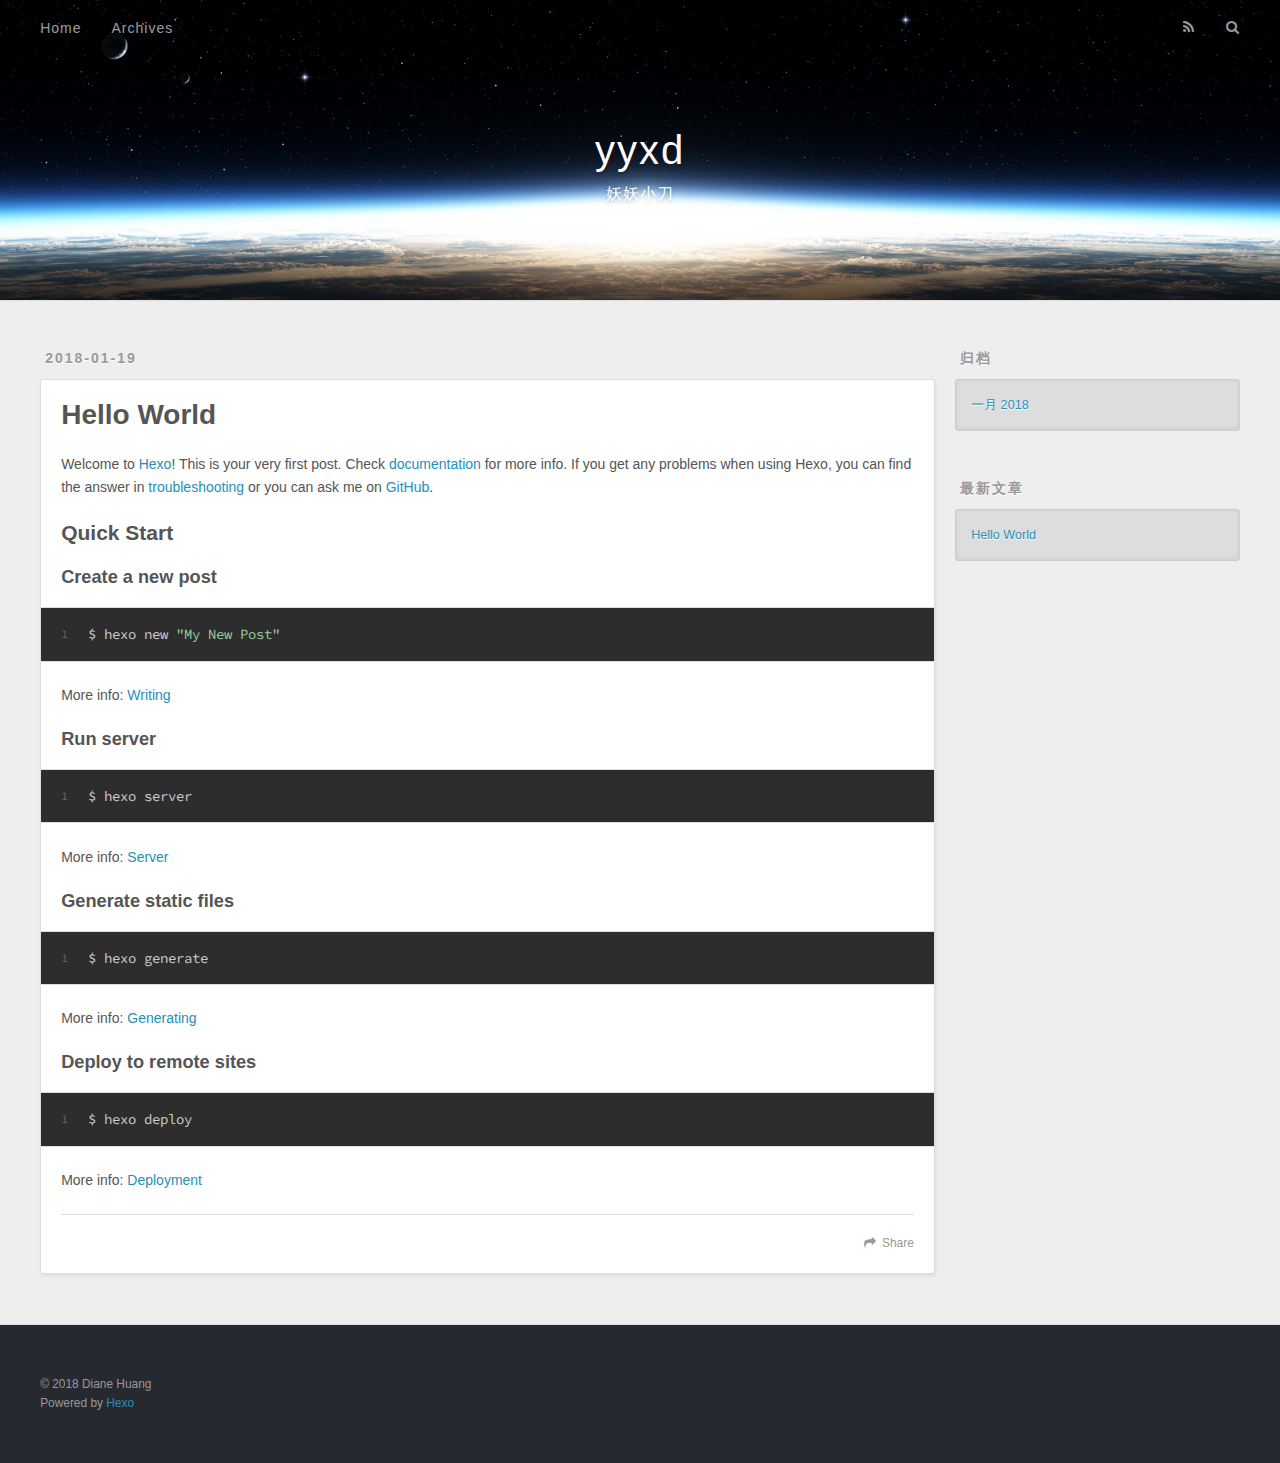
==== index.html @ c605a25c "Site updated: 2018-05-14 10:46:31" ====
<!DOCTYPE html>
<html>
<head>
  <meta charset="utf-8">
  

  
  <title>yyxd</title>
  <meta name="viewport" content="width=device-width, initial-scale=1, maximum-scale=1">
  <meta name="description" content="妖妖小刀的个人博客">
<meta property="og:type" content="website">
<meta property="og:title" content="yyxd">
<meta property="og:url" content="http://yyxd.xyz/index.html">
<meta property="og:site_name" content="yyxd">
<meta property="og:description" content="妖妖小刀的个人博客">
<meta property="og:locale" content="zh-CN">
<meta name="twitter:card" content="summary">
<meta name="twitter:title" content="yyxd">
<meta name="twitter:description" content="妖妖小刀的个人博客">
  
    <link rel="alternate" href="/atom.xml" title="yyxd" type="application/atom+xml">
  
  
    <link rel="icon" href="/favicon.png">
  
  
    <link href="//fonts.googleapis.com/css?family=Source+Code+Pro" rel="stylesheet" type="text/css">
  
  <link rel="stylesheet" href="/css/style.css">
</head>

<body>
  <div id="container">
    <div id="wrap">
      <header id="header">
  <div id="banner"></div>
  <div id="header-outer" class="outer">
    <div id="header-title" class="inner">
      <h1 id="logo-wrap">
        <a href="/" id="logo">yyxd</a>
      </h1>
      
        <h2 id="subtitle-wrap">
          <a href="/" id="subtitle">妖妖小刀</a>
        </h2>
      
    </div>
    <div id="header-inner" class="inner">
      <nav id="main-nav">
        <a id="main-nav-toggle" class="nav-icon"></a>
        
          <a class="main-nav-link" href="/">Home</a>
        
          <a class="main-nav-link" href="/archives">Archives</a>
        
      </nav>
      <nav id="sub-nav">
        
          <a id="nav-rss-link" class="nav-icon" href="/atom.xml" title="RSS Feed"></a>
        
        <a id="nav-search-btn" class="nav-icon" title="搜索"></a>
      </nav>
      <div id="search-form-wrap">
        <form action="//google.com/search" method="get" accept-charset="UTF-8" class="search-form"><input type="search" name="q" class="search-form-input" placeholder="Search"><button type="submit" class="search-form-submit">&#xF002;</button><input type="hidden" name="sitesearch" value="http://yyxd.xyz"></form>
      </div>
    </div>
  </div>
</header>
      <div class="outer">
        <section id="main">
  
    <article id="post-hello-world" class="article article-type-post" itemscope itemprop="blogPost">
  <div class="article-meta">
    <a href="/2018/01/19/hello-world/" class="article-date">
  <time datetime="2018-01-19T09:28:16.735Z" itemprop="datePublished">2018-01-19</time>
</a>
    
  </div>
  <div class="article-inner">
    
    
      <header class="article-header">
        
  
    <h1 itemprop="name">
      <a class="article-title" href="/2018/01/19/hello-world/">Hello World</a>
    </h1>
  

      </header>
    
    <div class="article-entry" itemprop="articleBody">
      
        <p>Welcome to <a href="https://hexo.io/" target="_blank" rel="noopener">Hexo</a>! This is your very first post. Check <a href="https://hexo.io/docs/" target="_blank" rel="noopener">documentation</a> for more info. If you get any problems when using Hexo, you can find the answer in <a href="https://hexo.io/docs/troubleshooting.html" target="_blank" rel="noopener">troubleshooting</a> or you can ask me on <a href="https://github.com/hexojs/hexo/issues" target="_blank" rel="noopener">GitHub</a>.</p>
<h2 id="Quick-Start"><a href="#Quick-Start" class="headerlink" title="Quick Start"></a>Quick Start</h2><h3 id="Create-a-new-post"><a href="#Create-a-new-post" class="headerlink" title="Create a new post"></a>Create a new post</h3><figure class="highlight bash"><table><tr><td class="gutter"><pre><span class="line">1</span><br></pre></td><td class="code"><pre><span class="line">$ hexo new <span class="string">"My New Post"</span></span><br></pre></td></tr></table></figure>
<p>More info: <a href="https://hexo.io/docs/writing.html" target="_blank" rel="noopener">Writing</a></p>
<h3 id="Run-server"><a href="#Run-server" class="headerlink" title="Run server"></a>Run server</h3><figure class="highlight bash"><table><tr><td class="gutter"><pre><span class="line">1</span><br></pre></td><td class="code"><pre><span class="line">$ hexo server</span><br></pre></td></tr></table></figure>
<p>More info: <a href="https://hexo.io/docs/server.html" target="_blank" rel="noopener">Server</a></p>
<h3 id="Generate-static-files"><a href="#Generate-static-files" class="headerlink" title="Generate static files"></a>Generate static files</h3><figure class="highlight bash"><table><tr><td class="gutter"><pre><span class="line">1</span><br></pre></td><td class="code"><pre><span class="line">$ hexo generate</span><br></pre></td></tr></table></figure>
<p>More info: <a href="https://hexo.io/docs/generating.html" target="_blank" rel="noopener">Generating</a></p>
<h3 id="Deploy-to-remote-sites"><a href="#Deploy-to-remote-sites" class="headerlink" title="Deploy to remote sites"></a>Deploy to remote sites</h3><figure class="highlight bash"><table><tr><td class="gutter"><pre><span class="line">1</span><br></pre></td><td class="code"><pre><span class="line">$ hexo deploy</span><br></pre></td></tr></table></figure>
<p>More info: <a href="https://hexo.io/docs/deployment.html" target="_blank" rel="noopener">Deployment</a></p>

      
    </div>
    <footer class="article-footer">
      <a data-url="http://yyxd.xyz/2018/01/19/hello-world/" data-id="cjcls0oon0000vwv3zsygci02" class="article-share-link">Share</a>
      
      
    </footer>
  </div>
  
</article>


  


</section>
        
          <aside id="sidebar">
  
    

  
    

  
    
  
    
  <div class="widget-wrap">
    <h3 class="widget-title">归档</h3>
    <div class="widget">
      <ul class="archive-list"><li class="archive-list-item"><a class="archive-list-link" href="/archives/2018/01/">一月 2018</a></li></ul>
    </div>
  </div>


  
    
  <div class="widget-wrap">
    <h3 class="widget-title">最新文章</h3>
    <div class="widget">
      <ul>
        
          <li>
            <a href="/2018/01/19/hello-world/">Hello World</a>
          </li>
        
      </ul>
    </div>
  </div>

  
</aside>
        
      </div>
      <footer id="footer">
  
  <div class="outer">
    <div id="footer-info" class="inner">
      &copy; 2018 Diane Huang<br>
      Powered by <a href="http://hexo.io/" target="_blank">Hexo</a>
    </div>
  </div>
</footer>
    </div>
    <nav id="mobile-nav">
  
    <a href="/" class="mobile-nav-link">Home</a>
  
    <a href="/archives" class="mobile-nav-link">Archives</a>
  
</nav>
    

<script src="//ajax.googleapis.com/ajax/libs/jquery/2.0.3/jquery.min.js"></script>


  <link rel="stylesheet" href="/fancybox/jquery.fancybox.css">
  <script src="/fancybox/jquery.fancybox.pack.js"></script>


<script src="/js/script.js"></script>



  </div>
</body>
</html>
---- css/style.css ----
body {
  width: 100%;
}
body:before,
body:after {
  content: "";
  display: table;
}
body:after {
  clear: both;
}
html,
body,
div,
span,
applet,
object,
iframe,
h1,
h2,
h3,
h4,
h5,
h6,
p,
blockquote,
pre,
a,
abbr,
acronym,
address,
big,
cite,
code,
del,
dfn,
em,
img,
ins,
kbd,
q,
s,
samp,
small,
strike,
strong,
sub,
sup,
tt,
var,
dl,
dt,
dd,
ol,
ul,
li,
fieldset,
form,
label,
legend,
table,
caption,
tbody,
tfoot,
thead,
tr,
th,
td {
  margin: 0;
  padding: 0;
  border: 0;
  outline: 0;
  font-weight: inherit;
  font-style: inherit;
  font-family: inherit;
  font-size: 100%;
  vertical-align: baseline;
}
body {
  line-height: 1;
  color: #000;
  background: #fff;
}
ol,
ul {
  list-style: none;
}
table {
  border-collapse: separate;
  border-spacing: 0;
  vertical-align: middle;
}
caption,
th,
td {
  text-align: left;
  font-weight: normal;
  vertical-align: middle;
}
a img {
  border: none;
}
input,
button {
  margin: 0;
  padding: 0;
}
input::-moz-focus-inner,
button::-moz-focus-inner {
  border: 0;
  padding: 0;
}
@font-face {
  font-family: FontAwesome;
  font-style: normal;
  font-weight: normal;
  src: url("fonts/fontawesome-webfont.eot?v=#4.0.3");
  src: url("fonts/fontawesome-webfont.eot?#iefix&v=#4.0.3") format("embedded-opentype"), url("fonts/fontawesome-webfont.woff?v=#4.0.3") format("woff"), url("fonts/fontawesome-webfont.ttf?v=#4.0.3") format("truetype"), url("fonts/fontawesome-webfont.svg#fontawesomeregular?v=#4.0.3") format("svg");
}
html,
body,
#container {
  height: 100%;
}
body {
  background: #eee;
  font: 14px -apple-system, BlinkMacSystemFont, "Segoe UI", "Roboto", "Oxygen", "Ubuntu", "Cantarell", "Fira Sans", "Droid Sans", "Helvetica Neue", sans-serif;
  -webkit-text-size-adjust: 100%;
}
.outer {
  max-width: 1220px;
  margin: 0 auto;
  padding: 0 20px;
}
.outer:before,
.outer:after {
  content: "";
  display: table;
}
.outer:after {
  clear: both;
}
.inner {
  display: inline;
  float: left;
  width: 98.33333333333333%;
  margin: 0 0.833333333333333%;
}
.left,
.alignleft {
  float: left;
}
.right,
.alignright {
  float: right;
}
.clear {
  clear: both;
}
#container {
  position: relative;
}
.mobile-nav-on {
  overflow: hidden;
}
#wrap {
  height: 100%;
  width: 100%;
  position: absolute;
  top: 0;
  left: 0;
  -webkit-transition: 0.2s ease-out;
  -moz-transition: 0.2s ease-out;
  -ms-transition: 0.2s ease-out;
  transition: 0.2s ease-out;
  z-index: 1;
  background: #eee;
}
.mobile-nav-on #wrap {
  left: 280px;
}
@media screen and (min-width: 768px) {
  #main {
    display: inline;
    float: left;
    width: 73.33333333333333%;
    margin: 0 0.833333333333333%;
  }
}
.article-date,
.article-category-link,
.archive-year,
.widget-title {
  text-decoration: none;
  text-transform: uppercase;
  letter-spacing: 2px;
  color: #999;
  margin-bottom: 1em;
  margin-left: 5px;
  line-height: 1em;
  text-shadow: 0 1px #fff;
  font-weight: bold;
}
.article-inner,
.archive-article-inner {
  background: #fff;
  -webkit-box-shadow: 1px 2px 3px #ddd;
  box-shadow: 1px 2px 3px #ddd;
  border: 1px solid #ddd;
  border-radius: 3px;
}
.article-entry h1,
.widget h1 {
  font-size: 2em;
}
.article-entry h2,
.widget h2 {
  font-size: 1.5em;
}
.article-entry h3,
.widget h3 {
  font-size: 1.3em;
}
.article-entry h4,
.widget h4 {
  font-size: 1.2em;
}
.article-entry h5,
.widget h5 {
  font-size: 1em;
}
.article-entry h6,
.widget h6 {
  font-size: 1em;
  color: #999;
}
.article-entry hr,
.widget hr {
  border: 1px dashed #ddd;
}
.article-entry strong,
.widget strong {
  font-weight: bold;
}
.article-entry em,
.widget em,
.article-entry cite,
.widget cite {
  font-style: italic;
}
.article-entry sup,
.widget sup,
.article-entry sub,
.widget sub {
  font-size: 0.75em;
  line-height: 0;
  position: relative;
  vertical-align: baseline;
}
.article-entry sup,
.widget sup {
  top: -0.5em;
}
.article-entry sub,
.widget sub {
  bottom: -0.2em;
}
.article-entry small,
.widget small {
  font-size: 0.85em;
}
.article-entry acronym,
.widget acronym,
.article-entry abbr,
.widget abbr {
  border-bottom: 1px dotted;
}
.article-entry ul,
.widget ul,
.article-entry ol,
.widget ol,
.article-entry dl,
.widget dl {
  margin: 0 20px;
  line-height: 1.6em;
}
.article-entry ul ul,
.widget ul ul,
.article-entry ol ul,
.widget ol ul,
.article-entry ul ol,
.widget ul ol,
.article-entry ol ol,
.widget ol ol {
  margin-top: 0;
  margin-bottom: 0;
}
.article-entry ul,
.widget ul {
  list-style: disc;
}
.article-entry ol,
.widget ol {
  list-style: decimal;
}
.article-entry dt,
.widget dt {
  font-weight: bold;
}
#header {
  height: 300px;
  position: relative;
  border-bottom: 1px solid #ddd;
}
#header:before,
#header:after {
  content: "";
  position: absolute;
  left: 0;
  right: 0;
  height: 40px;
}
#header:before {
  top: 0;
  background: -webkit-linear-gradient(rgba(0,0,0,0.2), transparent);
  background: -moz-linear-gradient(rgba(0,0,0,0.2), transparent);
  background: -ms-linear-gradient(rgba(0,0,0,0.2), transparent);
  background: linear-gradient(rgba(0,0,0,0.2), transparent);
}
#header:after {
  bottom: 0;
  background: -webkit-linear-gradient(transparent, rgba(0,0,0,0.2));
  background: -moz-linear-gradient(transparent, rgba(0,0,0,0.2));
  background: -ms-linear-gradient(transparent, rgba(0,0,0,0.2));
  background: linear-gradient(transparent, rgba(0,0,0,0.2));
}
#header-outer {
  height: 100%;
  position: relative;
}
#header-inner {
  position: relative;
  overflow: hidden;
}
#banner {
  position: absolute;
  top: 0;
  left: 0;
  width: 100%;
  height: 100%;
  background: url("images/banner.jpg") center #000;
  -webkit-background-size: cover;
  -moz-background-size: cover;
  background-size: cover;
  z-index: -1;
}
#header-title {
  text-align: center;
  height: 40px;
  position: absolute;
  top: 50%;
  left: 0;
  margin-top: -20px;
}
#logo,
#subtitle {
  text-decoration: none;
  color: #fff;
  font-weight: 300;
  text-shadow: 0 1px 4px rgba(0,0,0,0.3);
}
#logo {
  font-size: 40px;
  line-height: 40px;
  letter-spacing: 2px;
}
#subtitle {
  font-size: 16px;
  line-height: 16px;
  letter-spacing: 1px;
}
#subtitle-wrap {
  margin-top: 16px;
}
#main-nav {
  float: left;
  margin-left: -15px;
}
.nav-icon,
.main-nav-link {
  float: left;
  color: #fff;
  opacity: 0.6;
  text-decoration: none;
  text-shadow: 0 1px rgba(0,0,0,0.2);
  -webkit-transition: opacity 0.2s;
  -moz-transition: opacity 0.2s;
  -ms-transition: opacity 0.2s;
  transition: opacity 0.2s;
  display: block;
  padding: 20px 15px;
}
.nav-icon:hover,
.main-nav-link:hover {
  opacity: 1;
}
.nav-icon {
  font-family: FontAwesome;
  text-align: center;
  font-size: 14px;
  width: 14px;
  height: 14px;
  padding: 20px 15px;
  position: relative;
  cursor: pointer;
}
.main-nav-link {
  font-weight: 300;
  letter-spacing: 1px;
}
@media screen and (max-width: 479px) {
  .main-nav-link {
    display: none;
  }
}
#main-nav-toggle {
  display: none;
}
#main-nav-toggle:before {
  content: "\f0c9";
}
@media screen and (max-width: 479px) {
  #main-nav-toggle {
    display: block;
  }
}
#sub-nav {
  float: right;
  margin-right: -15px;
}
#nav-rss-link:before {
  content: "\f09e";
}
#nav-search-btn:before {
  content: "\f002";
}
#search-form-wrap {
  position: absolute;
  top: 15px;
  width: 150px;
  height: 30px;
  right: -150px;
  opacity: 0;
  -webkit-transition: 0.2s ease-out;
  -moz-transition: 0.2s ease-out;
  -ms-transition: 0.2s ease-out;
  transition: 0.2s ease-out;
}
#search-form-wrap.on {
  opacity: 1;
  right: 0;
}
@media screen and (max-width: 479px) {
  #search-form-wrap {
    width: 100%;
    right: -100%;
  }
}
.search-form {
  position: absolute;
  top: 0;
  left: 0;
  right: 0;
  background: #fff;
  padding: 5px 15px;
  border-radius: 15px;
  -webkit-box-shadow: 0 0 10px rgba(0,0,0,0.3);
  box-shadow: 0 0 10px rgba(0,0,0,0.3);
}
.search-form-input {
  border: none;
  background: none;
  color: #555;
  width: 100%;
  font: 13px -apple-system, BlinkMacSystemFont, "Segoe UI", "Roboto", "Oxygen", "Ubuntu", "Cantarell", "Fira Sans", "Droid Sans", "Helvetica Neue", sans-serif;
  outline: none;
}
.search-form-input::-webkit-search-results-decoration,
.search-form-input::-webkit-search-cancel-button {
  -webkit-appearance: none;
}
.search-form-submit {
  position: absolute;
  top: 50%;
  right: 10px;
  margin-top: -7px;
  font: 13px FontAwesome;
  border: none;
  background: none;
  color: #bbb;
  cursor: pointer;
}
.search-form-submit:hover,
.search-form-submit:focus {
  color: #777;
}
.article {
  margin: 50px 0;
}
.article-inner {
  overflow: hidden;
}
.article-meta:before,
.article-meta:after {
  content: "";
  display: table;
}
.article-meta:after {
  clear: both;
}
.article-date {
  float: left;
}
.article-category {
  float: left;
  line-height: 1em;
  color: #ccc;
  text-shadow: 0 1px #fff;
  margin-left: 8px;
}
.article-category:before {
  content: "\2022";
}
.article-category-link {
  margin: 0 12px 1em;
}
.article-header {
  padding: 20px 20px 0;
}
.article-title {
  text-decoration: none;
  font-size: 2em;
  font-weight: bold;
  color: #555;
  line-height: 1.1em;
  -webkit-transition: color 0.2s;
  -moz-transition: color 0.2s;
  -ms-transition: color 0.2s;
  transition: color 0.2s;
}
a.article-title:hover {
  color: #258fb8;
}
.article-entry {
  color: #555;
  padding: 0 20px;
}
.article-entry:before,
.article-entry:after {
  content: "";
  display: table;
}
.article-entry:after {
  clear: both;
}
.article-entry p,
.article-entry table {
  line-height: 1.6em;
  margin: 1.6em 0;
}
.article-entry h1,
.article-entry h2,
.article-entry h3,
.article-entry h4,
.article-entry h5,
.article-entry h6 {
  font-weight: bold;
}
.article-entry h1,
.article-entry h2,
.article-entry h3,
.article-entry h4,
.article-entry h5,
.article-entry h6 {
  line-height: 1.1em;
  margin: 1.1em 0;
}
.article-entry a {
  color: #258fb8;
  text-decoration: none;
}
.article-entry a:hover {
  text-decoration: underline;
}
.article-entry ul,
.article-entry ol,
.article-entry dl {
  margin-top: 1.6em;
  margin-bottom: 1.6em;
}
.article-entry img,
.article-entry video {
  max-width: 100%;
  height: auto;
  display: block;
  margin: auto;
}
.article-entry iframe {
  border: none;
}
.article-entry table {
  width: 100%;
  border-collapse: collapse;
  border-spacing: 0;
}
.article-entry th {
  font-weight: bold;
  border-bottom: 3px solid #ddd;
  padding-bottom: 0.5em;
}
.article-entry td {
  border-bottom: 1px solid #ddd;
  padding: 10px 0;
}
.article-entry blockquote {
  font-family: Georgia, "Times New Roman", serif;
  font-size: 1.4em;
  margin: 1.6em 20px;
  text-align: center;
}
.article-entry blockquote footer {
  font-size: 14px;
  margin: 1.6em 0;
  font-family: -apple-system, BlinkMacSystemFont, "Segoe UI", "Roboto", "Oxygen", "Ubuntu", "Cantarell", "Fira Sans", "Droid Sans", "Helvetica Neue", sans-serif;
}
.article-entry blockquote footer cite:before {
  content: "—";
  padding: 0 0.5em;
}
.article-entry .pullquote {
  text-align: left;
  width: 45%;
  margin: 0;
}
.article-entry .pullquote.left {
  margin-left: 0.5em;
  margin-right: 1em;
}
.article-entry .pullquote.right {
  margin-right: 0.5em;
  margin-left: 1em;
}
.article-entry .caption {
  color: #999;
  display: block;
  font-size: 0.9em;
  margin-top: 0.5em;
  position: relative;
  text-align: center;
}
.article-entry .video-container {
  position: relative;
  padding-top: 56.25%;
  height: 0;
  overflow: hidden;
}
.article-entry .video-container iframe,
.article-entry .video-container object,
.article-entry .video-container embed {
  position: absolute;
  top: 0;
  left: 0;
  width: 100%;
  height: 100%;
  margin-top: 0;
}
.article-more-link a {
  display: inline-block;
  line-height: 1em;
  padding: 6px 15px;
  border-radius: 15px;
  background: #eee;
  color: #999;
  text-shadow: 0 1px #fff;
  text-decoration: none;
}
.article-more-link a:hover {
  background: #258fb8;
  color: #fff;
  text-decoration: none;
  text-shadow: 0 1px #1e7293;
}
.article-footer {
  font-size: 0.85em;
  line-height: 1.6em;
  border-top: 1px solid #ddd;
  padding-top: 1.6em;
  margin: 0 20px 20px;
}
.article-footer:before,
.article-footer:after {
  content: "";
  display: table;
}
.article-footer:after {
  clear: both;
}
.article-footer a {
  color: #999;
  text-decoration: none;
}
.article-footer a:hover {
  color: #555;
}
.article-tag-list-item {
  float: left;
  margin-right: 10px;
}
.article-tag-list-link:before {
  content: "#";
}
.article-comment-link {
  float: right;
}
.article-comment-link:before {
  content: "\f075";
  font-family: FontAwesome;
  padding-right: 8px;
}
.article-share-link {
  cursor: pointer;
  float: right;
  margin-left: 20px;
}
.article-share-link:before {
  content: "\f064";
  font-family: FontAwesome;
  padding-right: 6px;
}
#article-nav {
  position: relative;
}
#article-nav:before,
#article-nav:after {
  content: "";
  display: table;
}
#article-nav:after {
  clear: both;
}
@media screen and (min-width: 768px) {
  #article-nav {
    margin: 50px 0;
  }
  #article-nav:before {
    width: 8px;
    height: 8px;
    position: absolute;
    top: 50%;
    left: 50%;
    margin-top: -4px;
    margin-left: -4px;
    content: "";
    border-radius: 50%;
    background: #ddd;
    -webkit-box-shadow: 0 1px 2px #fff;
    box-shadow: 0 1px 2px #fff;
  }
}
.article-nav-link-wrap {
  text-decoration: none;
  text-shadow: 0 1px #fff;
  color: #999;
  -webkit-box-sizing: border-box;
  -moz-box-sizing: border-box;
  box-sizing: border-box;
  margin-top: 50px;
  text-align: center;
  display: block;
}
.article-nav-link-wrap:hover {
  color: #555;
}
@media screen and (min-width: 768px) {
  .article-nav-link-wrap {
    width: 50%;
    margin-top: 0;
  }
}
@media screen and (min-width: 768px) {
  #article-nav-newer {
    float: left;
    text-align: right;
    padding-right: 20px;
  }
}
@media screen and (min-width: 768px) {
  #article-nav-older {
    float: right;
    text-align: left;
    padding-left: 20px;
  }
}
.article-nav-caption {
  text-transform: uppercase;
  letter-spacing: 2px;
  color: #ddd;
  line-height: 1em;
  font-weight: bold;
}
#article-nav-newer .article-nav-caption {
  margin-right: -2px;
}
.article-nav-title {
  font-size: 0.85em;
  line-height: 1.6em;
  margin-top: 0.5em;
}
.article-share-box {
  position: absolute;
  display: none;
  background: #fff;
  -webkit-box-shadow: 1px 2px 10px rgba(0,0,0,0.2);
  box-shadow: 1px 2px 10px rgba(0,0,0,0.2);
  border-radius: 3px;
  margin-left: -145px;
  overflow: hidden;
  z-index: 1;
}
.article-share-box.on {
  display: block;
}
.article-share-input {
  width: 100%;
  background: none;
  -webkit-box-sizing: border-box;
  -moz-box-sizing: border-box;
  box-sizing: border-box;
  font: 14px -apple-system, BlinkMacSystemFont, "Segoe UI", "Roboto", "Oxygen", "Ubuntu", "Cantarell", "Fira Sans", "Droid Sans", "Helvetica Neue", sans-serif;
  padding: 0 15px;
  color: #555;
  outline: none;
  border: 1px solid #ddd;
  border-radius: 3px 3px 0 0;
  height: 36px;
  line-height: 36px;
}
.article-share-links {
  background: #eee;
}
.article-share-links:before,
.article-share-links:after {
  content: "";
  display: table;
}
.article-share-links:after {
  clear: both;
}
.article-share-twitter,
.article-share-facebook,
.article-share-pinterest,
.article-share-google {
  width: 50px;
  height: 36px;
  display: block;
  float: left;
  position: relative;
  color: #999;
  text-shadow: 0 1px #fff;
}
.article-share-twitter:before,
.article-share-facebook:before,
.article-share-pinterest:before,
.article-share-google:before {
  font-size: 20px;
  font-family: FontAwesome;
  width: 20px;
  height: 20px;
  position: absolute;
  top: 50%;
  left: 50%;
  margin-top: -10px;
  margin-left: -10px;
  text-align: center;
}
.article-share-twitter:hover,
.article-share-facebook:hover,
.article-share-pinterest:hover,
.article-share-google:hover {
  color: #fff;
}
.article-share-twitter:before {
  content: "\f099";
}
.article-share-twitter:hover {
  background: #00aced;
  text-shadow: 0 1px #008abe;
}
.article-share-facebook:before {
  content: "\f09a";
}
.article-share-facebook:hover {
  background: #3b5998;
  text-shadow: 0 1px #2f477a;
}
.article-share-pinterest:before {
  content: "\f0d2";
}
.article-share-pinterest:hover {
  background: #cb2027;
  text-shadow: 0 1px #a21a1f;
}
.article-share-google:before {
  content: "\f0d5";
}
.article-share-google:hover {
  background: #dd4b39;
  text-shadow: 0 1px #be3221;
}
.article-gallery {
  background: #000;
  position: relative;
}
.article-gallery-photos {
  position: relative;
  overflow: hidden;
}
.article-gallery-img {
  display: none;
  max-width: 100%;
}
.article-gallery-img:first-child {
  display: block;
}
.article-gallery-img.loaded {
  position: absolute;
  display: block;
}
.article-gallery-img img {
  display: block;
  max-width: 100%;
  margin: 0 auto;
}
#comments {
  background: #fff;
  -webkit-box-shadow: 1px 2px 3px #ddd;
  box-shadow: 1px 2px 3px #ddd;
  padding: 20px;
  border: 1px solid #ddd;
  border-radius: 3px;
  margin: 50px 0;
}
#comments a {
  color: #258fb8;
}
.archives-wrap {
  margin: 50px 0;
}
.archives:before,
.archives:after {
  content: "";
  display: table;
}
.archives:after {
  clear: both;
}
.archive-year-wrap {
  margin-bottom: 1em;
}
.archives {
  -webkit-column-gap: 10px;
  -moz-column-gap: 10px;
  column-gap: 10px;
}
@media screen and (min-width: 480px) and (max-width: 767px) {
  .archives {
    -webkit-column-count: 2;
    -moz-column-count: 2;
    column-count: 2;
  }
}
@media screen and (min-width: 768px) {
  .archives {
    -webkit-column-count: 3;
    -moz-column-count: 3;
    column-count: 3;
  }
}
.archive-article {
  -webkit-column-break-inside: avoid;
  page-break-inside: avoid;
  overflow: hidden;
  break-inside: avoid-column;
}
.archive-article-inner {
  padding: 10px;
  margin-bottom: 15px;
}
.archive-article-title {
  text-decoration: none;
  font-weight: bold;
  color: #555;
  -webkit-transition: color 0.2s;
  -moz-transition: color 0.2s;
  -ms-transition: color 0.2s;
  transition: color 0.2s;
  line-height: 1.6em;
}
.archive-article-title:hover {
  color: #258fb8;
}
.archive-article-footer {
  margin-top: 1em;
}
.archive-article-date {
  color: #999;
  text-decoration: none;
  font-size: 0.85em;
  line-height: 1em;
  margin-bottom: 0.5em;
  display: block;
}
#page-nav {
  margin: 50px auto;
  background: #fff;
  -webkit-box-shadow: 1px 2px 3px #ddd;
  box-shadow: 1px 2px 3px #ddd;
  border: 1px solid #ddd;
  border-radius: 3px;
  text-align: center;
  color: #999;
  overflow: hidden;
}
#page-nav:before,
#page-nav:after {
  content: "";
  display: table;
}
#page-nav:after {
  clear: both;
}
#page-nav a,
#page-nav span {
  padding: 10px 20px;
  line-height: 1;
  height: 2ex;
}
#page-nav a {
  color: #999;
  text-decoration: none;
}
#page-nav a:hover {
  background: #999;
  color: #fff;
}
#page-nav .prev {
  float: left;
}
#page-nav .next {
  float: right;
}
#page-nav .page-number {
  display: inline-block;
}
@media screen and (max-width: 479px) {
  #page-nav .page-number {
    display: none;
  }
}
#page-nav .current {
  color: #555;
  font-weight: bold;
}
#page-nav .space {
  color: #ddd;
}
#footer {
  background: #262a30;
  padding: 50px 0;
  border-top: 1px solid #ddd;
  color: #999;
}
#footer a {
  color: #258fb8;
  text-decoration: none;
}
#footer a:hover {
  text-decoration: underline;
}
#footer-info {
  line-height: 1.6em;
  font-size: 0.85em;
}
.article-entry pre,
.article-entry .highlight {
  background: #2d2d2d;
  margin: 0 -20px;
  padding: 15px 20px;
  border-style: solid;
  border-color: #ddd;
  border-width: 1px 0;
  overflow: auto;
  color: #ccc;
  line-height: 22.400000000000002px;
}
.article-entry .highlight .gutter pre,
.article-entry .gist .gist-file .gist-data .line-numbers {
  color: #666;
  font-size: 0.85em;
}
.article-entry pre,
.article-entry code {
  font-family: "Source Code Pro", Consolas, Monaco, Menlo, Consolas, monospace;
}
.article-entry code {
  background: #eee;
  text-shadow: 0 1px #fff;
  padding: 0 0.3em;
}
.article-entry pre code {
  background: none;
  text-shadow: none;
  padding: 0;
}
.article-entry .highlight pre {
  border: none;
  margin: 0;
  padding: 0;
}
.article-entry .highlight table {
  margin: 0;
  width: auto;
}
.article-entry .highlight td {
  border: none;
  padding: 0;
}
.article-entry .highlight figcaption {
  font-size: 0.85em;
  color: #999;
  line-height: 1em;
  margin-bottom: 1em;
}
.article-entry .highlight figcaption:before,
.article-entry .highlight figcaption:after {
  content: "";
  display: table;
}
.article-entry .highlight figcaption:after {
  clear: both;
}
.article-entry .highlight figcaption a {
  float: right;
}
.article-entry .highlight .gutter pre {
  text-align: right;
  padding-right: 20px;
}
.article-entry .highlight .line {
  height: 22.400000000000002px;
}
.article-entry .highlight .line.marked {
  background: #515151;
}
.article-entry .gist {
  margin: 0 -20px;
  border-style: solid;
  border-color: #ddd;
  border-width: 1px 0;
  background: #2d2d2d;
  padding: 15px 20px 15px 0;
}
.article-entry .gist .gist-file {
  border: none;
  font-family: "Source Code Pro", Consolas, Monaco, Menlo, Consolas, monospace;
  margin: 0;
}
.article-entry .gist .gist-file .gist-data {
  background: none;
  border: none;
}
.article-entry .gist .gist-file .gist-data .line-numbers {
  background: none;
  border: none;
  padding: 0 20px 0 0;
}
.article-entry .gist .gist-file .gist-data .line-data {
  padding: 0 !important;
}
.article-entry .gist .gist-file .highlight {
  margin: 0;
  padding: 0;
  border: none;
}
.article-entry .gist .gist-file .gist-meta {
  background: #2d2d2d;
  color: #999;
  font: 0.85em -apple-system, BlinkMacSystemFont, "Segoe UI", "Roboto", "Oxygen", "Ubuntu", "Cantarell", "Fira Sans", "Droid Sans", "Helvetica Neue", sans-serif;
  text-shadow: 0 0;
  padding: 0;
  margin-top: 1em;
  margin-left: 20px;
}
.article-entry .gist .gist-file .gist-meta a {
  color: #258fb8;
  font-weight: normal;
}
.article-entry .gist .gist-file .gist-meta a:hover {
  text-decoration: underline;
}
pre .comment,
pre .title {
  color: #999;
}
pre .variable,
pre .attribute,
pre .tag,
pre .regexp,
pre .ruby .constant,
pre .xml .tag .title,
pre .xml .pi,
pre .xml .doctype,
pre .html .doctype,
pre .css .id,
pre .css .class,
pre .css .pseudo {
  color: #f2777a;
}
pre .number,
pre .preprocessor,
pre .built_in,
pre .literal,
pre .params,
pre .constant {
  color: #f99157;
}
pre .class,
pre .ruby .class .title,
pre .css .rules .attribute {
  color: #9c9;
}
pre .string,
pre .value,
pre .inheritance,
pre .header,
pre .ruby .symbol,
pre .xml .cdata {
  color: #9c9;
}
pre .css .hexcolor {
  color: #6cc;
}
pre .function,
pre .python .decorator,
pre .python .title,
pre .ruby .function .title,
pre .ruby .title .keyword,
pre .perl .sub,
pre .javascript .title,
pre .coffeescript .title {
  color: #69c;
}
pre .keyword,
pre .javascript .function {
  color: #c9c;
}
@media screen and (max-width: 479px) {
  #mobile-nav {
    position: absolute;
    top: 0;
    left: 0;
    width: 280px;
    height: 100%;
    background: #191919;
    border-right: 1px solid #fff;
  }
}
@media screen and (max-width: 479px) {
  .mobile-nav-link {
    display: block;
    color: #999;
    text-decoration: none;
    padding: 15px 20px;
    font-weight: bold;
  }
  .mobile-nav-link:hover {
    color: #fff;
  }
}
@media screen and (min-width: 768px) {
  #sidebar {
    display: inline;
    float: left;
    width: 23.333333333333332%;
    margin: 0 0.833333333333333%;
  }
}
.widget-wrap {
  margin: 50px 0;
}
.widget {
  color: #777;
  text-shadow: 0 1px #fff;
  background: #ddd;
  -webkit-box-shadow: 0 -1px 4px #ccc inset;
  box-shadow: 0 -1px 4px #ccc inset;
  border: 1px solid #ccc;
  padding: 15px;
  border-radius: 3px;
}
.widget a {
  color: #258fb8;
  text-decoration: none;
}
.widget a:hover {
  text-decoration: underline;
}
.widget ul ul,
.widget ol ul,
.widget dl ul,
.widget ul ol,
.widget ol ol,
.widget dl ol,
.widget ul dl,
.widget ol dl,
.widget dl dl {
  margin-left: 15px;
  list-style: disc;
}
.widget {
  line-height: 1.6em;
  word-wrap: break-word;
  font-size: 0.9em;
}
.widget ul,
.widget ol {
  list-style: none;
  margin: 0;
}
.widget ul ul,
.widget ol ul,
.widget ul ol,
.widget ol ol {
  margin: 0 20px;
}
.widget ul ul,
.widget ol ul {
  list-style: disc;
}
.widget ul ol,
.widget ol ol {
  list-style: decimal;
}
.category-list-count,
.tag-list-count,
.archive-list-count {
  padding-left: 5px;
  color: #999;
  font-size: 0.85em;
}
.category-list-count:before,
.tag-list-count:before,
.archive-list-count:before {
  content: "(";
}
.category-list-count:after,
.tag-list-count:after,
.archive-list-count:after {
  content: ")";
}
.tagcloud a {
  margin-right: 5px;
  display: inline-block;
}
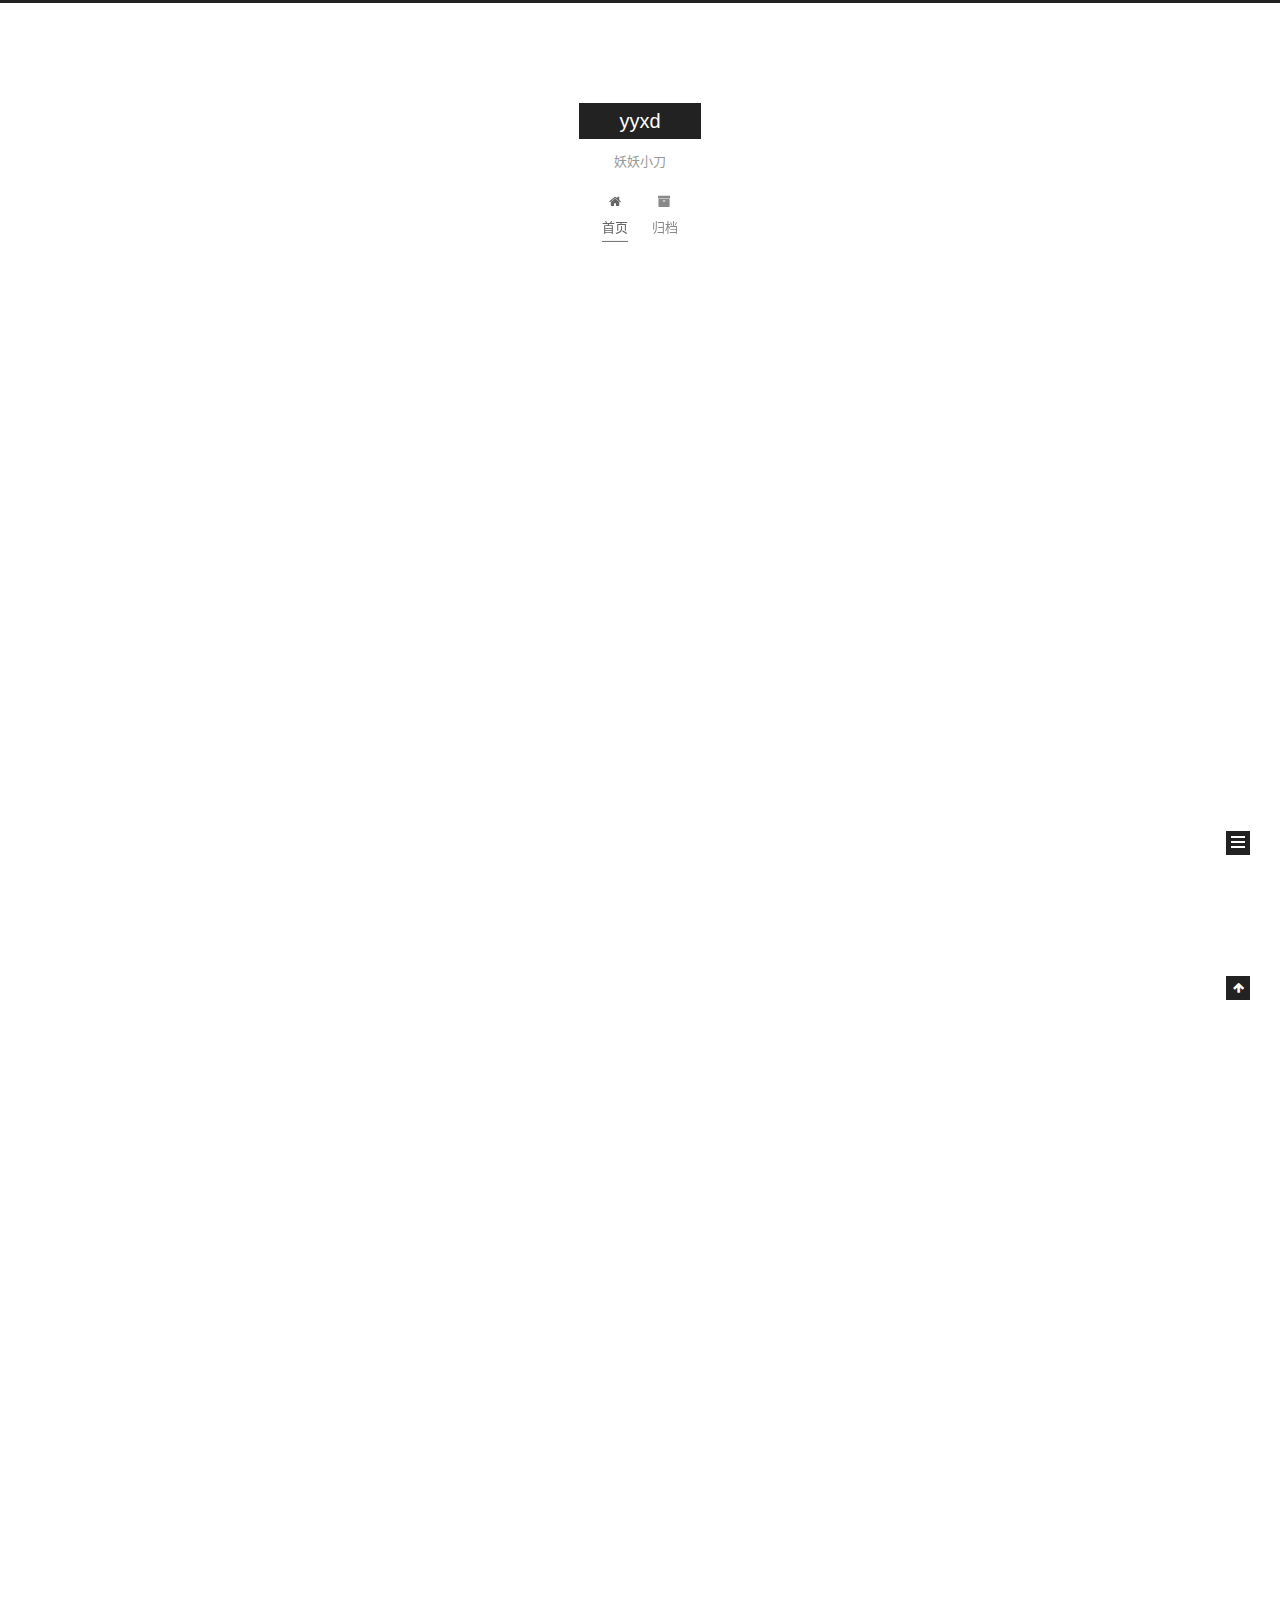
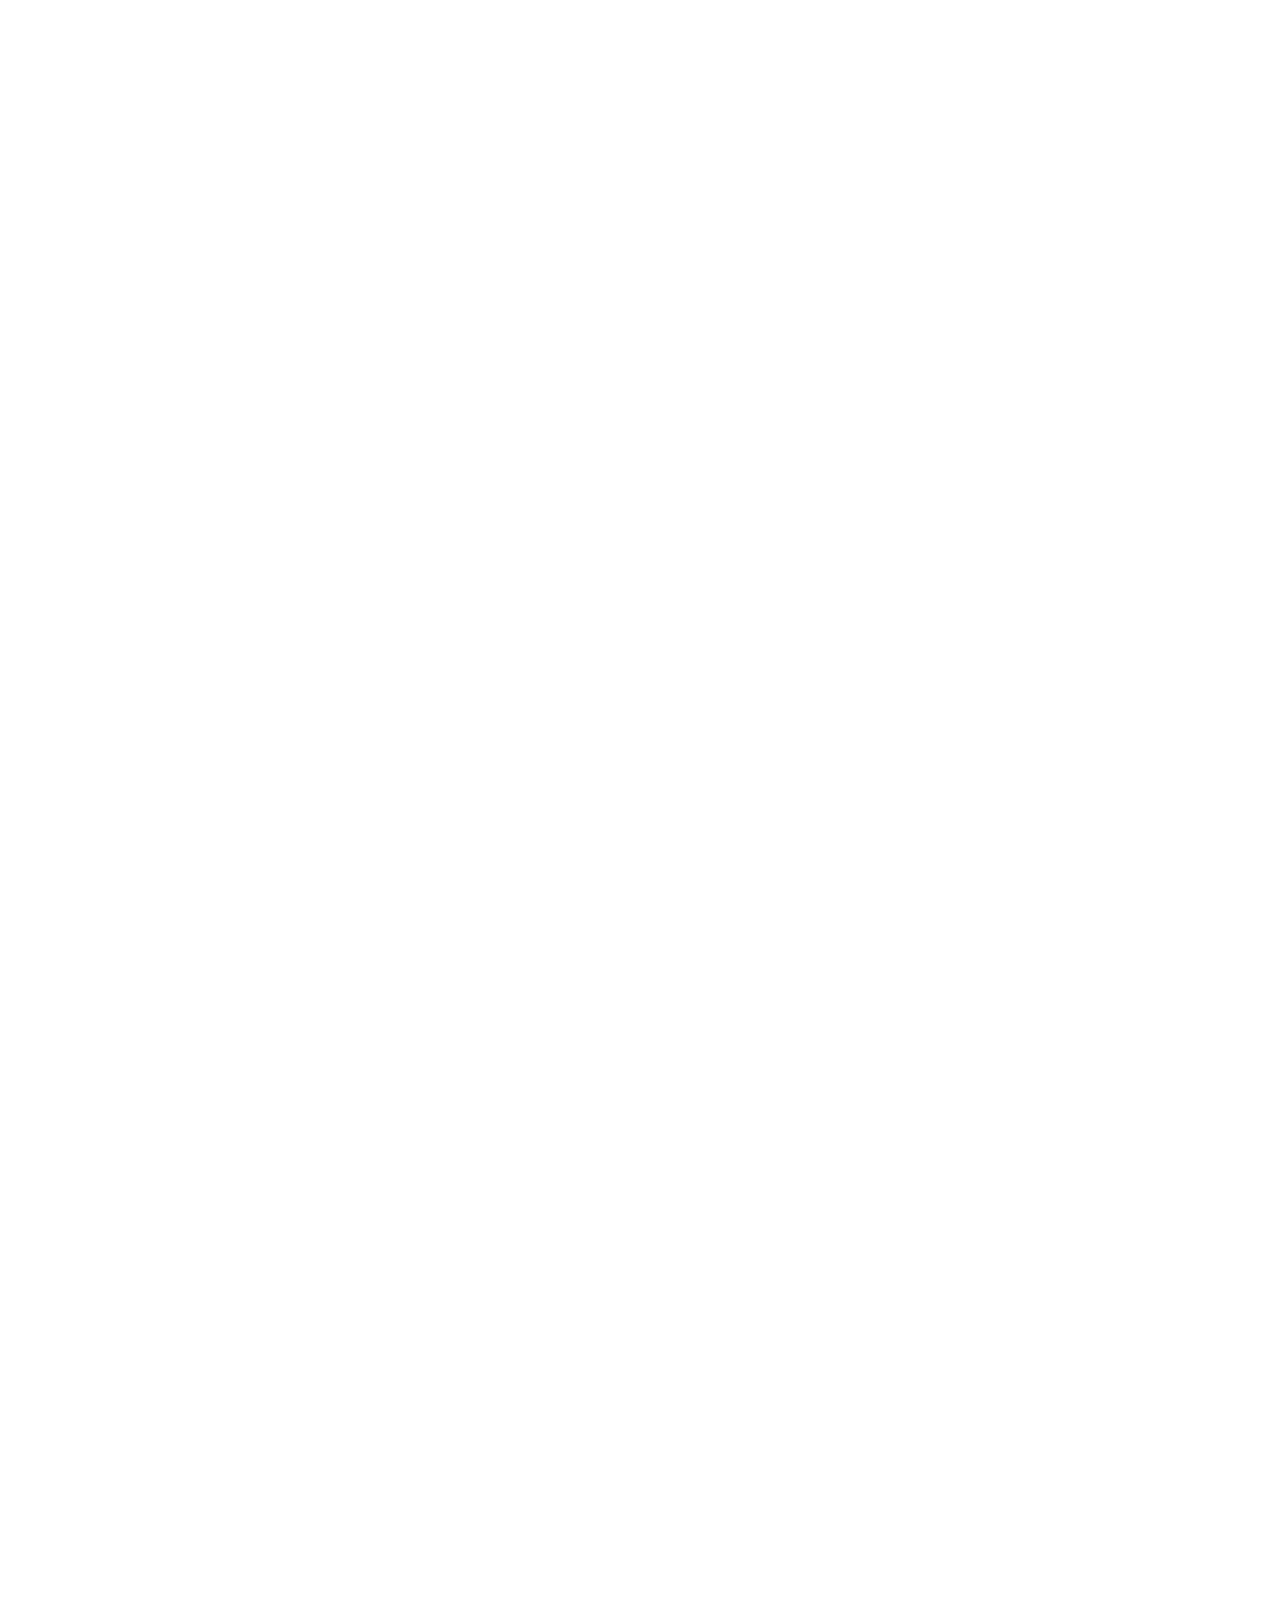
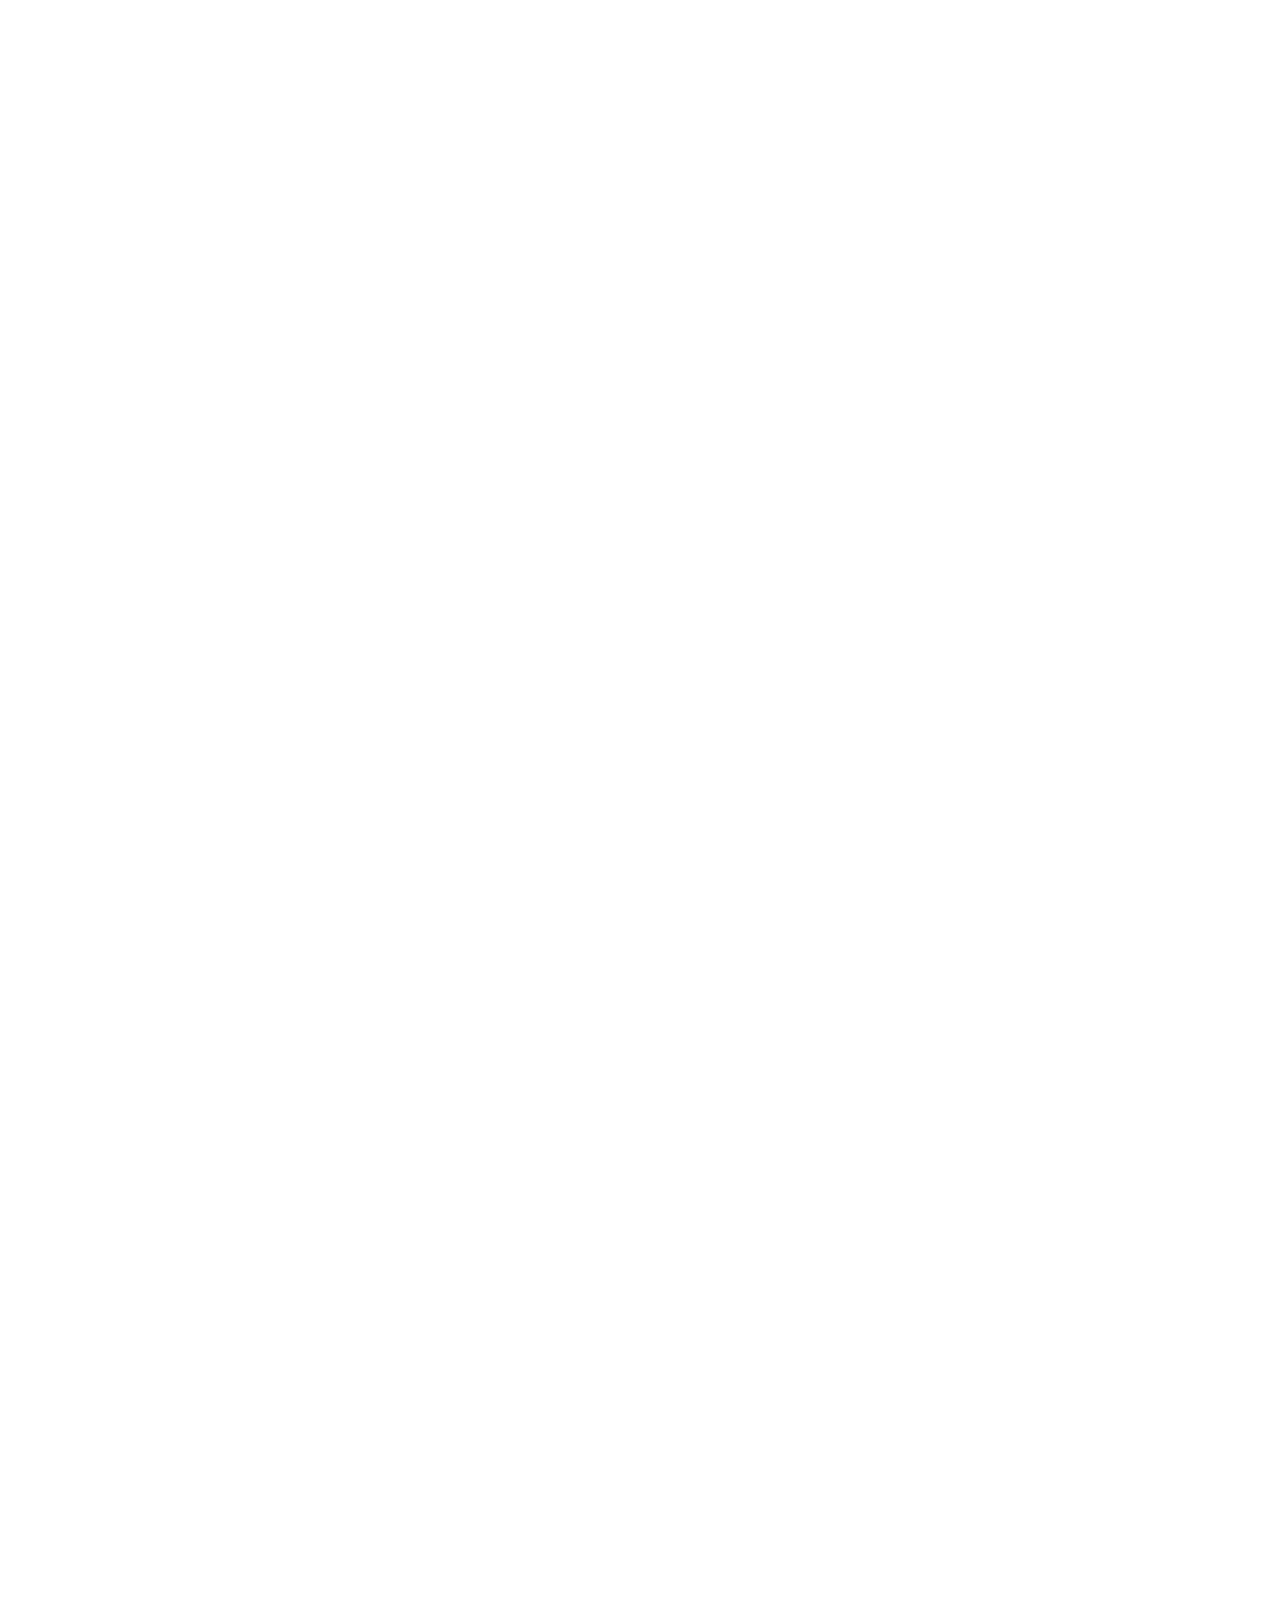
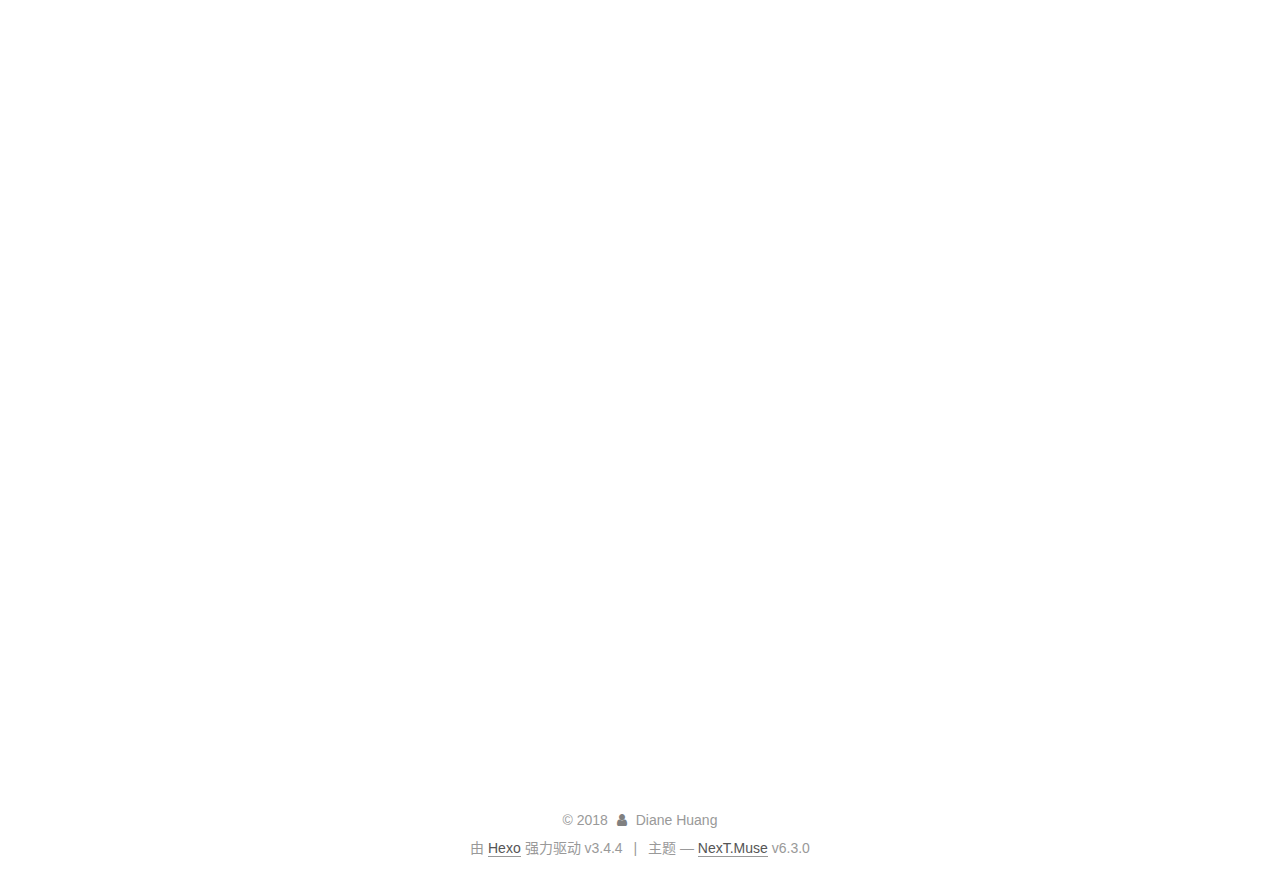
==== commit ce02d720: "Site updated: 2018-05-21 12:20:07" ====
--- a/index.html
+++ b/index.html
@@ -1,97 +1,560 @@
 <!DOCTYPE html>
-<html>
+
+
+
+
+
+
+
+
+
+
+
+
+  
+
+
+<html class="theme-next muse use-motion" lang="zh-CN">
 <head>
-  <meta charset="utf-8">
-  
-
-  
-  <title>yyxd</title>
-  <meta name="viewport" content="width=device-width, initial-scale=1, maximum-scale=1">
+  <meta charset="UTF-8"/>
+<meta http-equiv="X-UA-Compatible" content="IE=edge" />
+<meta name="viewport" content="width=device-width, initial-scale=1, maximum-scale=2"/>
+<meta name="theme-color" content="#222">
+
+
+
+
+
+
+
+
+
+
+
+
+<meta http-equiv="Cache-Control" content="no-transform" />
+<meta http-equiv="Cache-Control" content="no-siteapp" />
+
+
+
+
+
+
+
+
+
+
+
+
+
+
+
+
+
+
+
+
+
+
+<link href="/lib/font-awesome/css/font-awesome.min.css?v=4.6.2" rel="stylesheet" type="text/css" />
+
+<link href="/css/main.css?v=6.3.0" rel="stylesheet" type="text/css" />
+
+
+  <link rel="apple-touch-icon" sizes="180x180" href="/images/apple-touch-icon-next.png?v=6.3.0">
+
+
+  <link rel="icon" type="image/png" sizes="32x32" href="/images/favicon-32x32-next.png?v=6.3.0">
+
+
+  <link rel="icon" type="image/png" sizes="16x16" href="/images/favicon-16x16-next.png?v=6.3.0">
+
+
+  <link rel="mask-icon" href="/images/logo.svg?v=6.3.0" color="#222">
+
+
+
+
+
+
+
+
+
+<script type="text/javascript" id="hexo.configurations">
+  var NexT = window.NexT || {};
+  var CONFIG = {
+    root: '/',
+    scheme: 'Muse',
+    version: '6.3.0',
+    sidebar: {"position":"left","display":"post","offset":12,"b2t":false,"scrollpercent":false,"onmobile":false},
+    fancybox: false,
+    fastclick: false,
+    lazyload: false,
+    tabs: true,
+    motion: {"enable":true,"async":false,"transition":{"post_block":"fadeIn","post_header":"slideDownIn","post_body":"slideDownIn","coll_header":"slideLeftIn","sidebar":"slideUpIn"}},
+    algolia: {
+      applicationID: '',
+      apiKey: '',
+      indexName: '',
+      hits: {"per_page":10},
+      labels: {"input_placeholder":"Search for Posts","hits_empty":"We didn't find any results for the search: ${query}","hits_stats":"${hits} results found in ${time} ms"}
+    }
+  };
+</script>
+
+
+  
+
+
+
+
   <meta name="description" content="妖妖小刀的个人博客">
 <meta property="og:type" content="website">
 <meta property="og:title" content="yyxd">
-<meta property="og:url" content="http://yyxd.xyz/index.html">
+<meta property="og:url" content="http://yyxd.github.io/index.html">
 <meta property="og:site_name" content="yyxd">
 <meta property="og:description" content="妖妖小刀的个人博客">
 <meta property="og:locale" content="zh-CN">
 <meta name="twitter:card" content="summary">
 <meta name="twitter:title" content="yyxd">
 <meta name="twitter:description" content="妖妖小刀的个人博客">
-  
-    <link rel="alternate" href="/atom.xml" title="yyxd" type="application/atom+xml">
-  
-  
-    <link rel="icon" href="/favicon.png">
-  
-  
-    <link href="//fonts.googleapis.com/css?family=Source+Code+Pro" rel="stylesheet" type="text/css">
-  
-  <link rel="stylesheet" href="/css/style.css">
+
+
+
+
+
+
+  <link rel="canonical" href="http://yyxd.github.io/"/>
+
+
+
+<script type="text/javascript" id="page.configurations">
+  CONFIG.page = {
+    sidebar: "",
+  };
+</script>
+
+  <title>yyxd</title>
+  
+
+
+
+
+
+
+
+
+
+  <noscript>
+  <style type="text/css">
+    .use-motion .motion-element,
+    .use-motion .brand,
+    .use-motion .menu-item,
+    .sidebar-inner,
+    .use-motion .post-block,
+    .use-motion .pagination,
+    .use-motion .comments,
+    .use-motion .post-header,
+    .use-motion .post-body,
+    .use-motion .collection-title { opacity: initial; }
+
+    .use-motion .logo,
+    .use-motion .site-title,
+    .use-motion .site-subtitle {
+      opacity: initial;
+      top: initial;
+    }
+
+    .use-motion {
+      .logo-line-before i { left: initial; }
+      .logo-line-after i { right: initial; }
+    }
+  </style>
+</noscript>
+
+
 </head>
 
-<body>
-  <div id="container">
-    <div id="wrap">
-      <header id="header">
-  <div id="banner"></div>
-  <div id="header-outer" class="outer">
-    <div id="header-title" class="inner">
-      <h1 id="logo-wrap">
-        <a href="/" id="logo">yyxd</a>
-      </h1>
-      
-        <h2 id="subtitle-wrap">
-          <a href="/" id="subtitle">妖妖小刀</a>
-        </h2>
-      
+<body itemscope itemtype="http://schema.org/WebPage" lang="zh-CN">
+
+  
+  
+    
+  
+
+  <div class="container sidebar-position-left 
+  page-home">
+    <div class="headband"></div>
+
+    <header id="header" class="header" itemscope itemtype="http://schema.org/WPHeader">
+      <div class="header-inner"><div class="site-brand-wrapper">
+  <div class="site-meta ">
+    
+
+    <div class="custom-logo-site-title">
+      <a href="/" class="brand" rel="start">
+        <span class="logo-line-before"><i></i></span>
+        <span class="site-title">yyxd</span>
+        <span class="logo-line-after"><i></i></span>
+      </a>
     </div>
-    <div id="header-inner" class="inner">
-      <nav id="main-nav">
-        <a id="main-nav-toggle" class="nav-icon"></a>
-        
-          <a class="main-nav-link" href="/">Home</a>
-        
-          <a class="main-nav-link" href="/archives">Archives</a>
-        
-      </nav>
-      <nav id="sub-nav">
-        
-          <a id="nav-rss-link" class="nav-icon" href="/atom.xml" title="RSS Feed"></a>
-        
-        <a id="nav-search-btn" class="nav-icon" title="搜索"></a>
-      </nav>
-      <div id="search-form-wrap">
-        <form action="//google.com/search" method="get" accept-charset="UTF-8" class="search-form"><input type="search" name="q" class="search-form-input" placeholder="Search"><button type="submit" class="search-form-submit">&#xF002;</button><input type="hidden" name="sitesearch" value="http://yyxd.xyz"></form>
-      </div>
+    
+      
+        <p class="site-subtitle">妖妖小刀</p>
+      
+    
+  </div>
+
+  <div class="site-nav-toggle">
+    <button aria-label="切换导航栏">
+      <span class="btn-bar"></span>
+      <span class="btn-bar"></span>
+      <span class="btn-bar"></span>
+    </button>
+  </div>
+</div>
+
+
+
+<nav class="site-nav">
+  
+    <ul id="menu" class="menu">
+      
+        
+        
+        
+          
+          <li class="menu-item menu-item-home menu-item-active">
+    <a href="/" rel="section">
+      <i class="menu-item-icon fa fa-fw fa-home"></i> <br />首页</a>
+  </li>
+        
+        
+        
+          
+          <li class="menu-item menu-item-archives">
+    <a href="/archives/" rel="section">
+      <i class="menu-item-icon fa fa-fw fa-archive"></i> <br />归档</a>
+  </li>
+
+      
+      
+    </ul>
+  
+
+  
+    
+
+  
+
+  
+</nav>
+
+
+
+  
+
+
+
+</div>
+    </header>
+
+    
+
+
+    <main id="main" class="main">
+      <div class="main-inner">
+        <div class="content-wrap">
+          
+          <div id="content" class="content">
+            
+  <section id="posts" class="posts-expand">
+    
+      
+
+  
+
+  
+  
+  
+
+  
+
+  <article class="post post-type-normal" itemscope itemtype="http://schema.org/Article">
+  
+  
+  
+  <div class="post-block">
+    <link itemprop="mainEntityOfPage" href="http://yyxd.github.io/2018/05/14/Hibernate-5-入门代码示例/">
+
+    <span hidden itemprop="author" itemscope itemtype="http://schema.org/Person">
+      <meta itemprop="name" content="Diane Huang">
+      <meta itemprop="description" content="妖妖小刀的个人博客">
+      <meta itemprop="image" content="/images/avatar.jpg">
+    </span>
+
+    <span hidden itemprop="publisher" itemscope itemtype="http://schema.org/Organization">
+      <meta itemprop="name" content="yyxd">
+    </span>
+
+    
+      <header class="post-header">
+
+        
+        
+          <h1 class="post-title" itemprop="name headline">
+                
+                <a class="post-title-link" href="/2018/05/14/Hibernate-5-入门代码示例/" itemprop="url">
+                  Hibernate-5-入门代码示例
+                </a>
+              
+            
+          </h1>
+        
+
+        <div class="post-meta">
+          <span class="post-time">
+
+            
+            
+            
+
+            
+              <span class="post-meta-item-icon">
+                <i class="fa fa-calendar-o"></i>
+              </span>
+              
+                <span class="post-meta-item-text">发表于</span>
+              
+
+              
+                
+              
+
+              <time title="创建时间：2018-05-14 11:42:18" itemprop="dateCreated datePublished" datetime="2018-05-14T11:42:18+09:00">2018-05-14</time>
+            
+
+            
+              
+
+              
+                
+                <span class="post-meta-divider">|</span>
+                
+
+                <span class="post-meta-item-icon">
+                  <i class="fa fa-calendar-check-o"></i>
+                </span>
+                
+                  <span class="post-meta-item-text">更新于</span>
+                
+                <time title="修改时间：2018-05-21 12:04:24" itemprop="dateModified" datetime="2018-05-21T12:04:24+09:00">2018-05-21</time>
+              
+            
+          </span>
+
+          
+
+          
+            
+          
+
+          
+          
+
+          
+
+          
+
+          
+
+        </div>
+      </header>
+    
+
+    
+    
+    
+    <div class="post-body" itemprop="articleBody">
+
+      
+      
+
+      
+        
+          
+            <h4 id="hibernate-5-环境配置"><a href="#hibernate-5-环境配置" class="headerlink" title="hibernate 5 环境配置"></a>hibernate 5 环境配置</h4><p>底层使用的是MySQL数据库，因此需要hibernate核心类库和JDBC驱动，本项目采用的包的版本如下</p>
+<ol>
+<li>hibernate-core-5.2.16.Final.jar</li>
+<li>mysql-connector-java-8.0.11.jar</li>
+</ol>
+<p>建议使用idea编写代码，新建一个hibernate工程会自动导入hibernate核心类库，只需要添加mysql驱动jar包即可</p>
+<h4 id="创建数据库表"><a href="#创建数据库表" class="headerlink" title="创建数据库表"></a>创建数据库表</h4><p>数据库：test</p>
+<p>表：news </p>
+<p>字段 id(INT(11)) title((varchar(45)) content((varchar(200))</p>
+<h4 id="Hibernate配置文件"><a href="#Hibernate配置文件" class="headerlink" title="Hibernate配置文件"></a>Hibernate配置文件</h4><ul>
+<li>配置数据库连接</li>
+<li>配置CP30连接池（也可以使用Proxool连接池，不推荐使用hibernate内置的连接池）</li>
+<li>数据库方言，自动应付底层数据库访问所存在的细节差异</li>
+</ul>
+<h5 id="hibernate-cfg-xml配置"><a href="#hibernate-cfg-xml配置" class="headerlink" title="hibernate.cfg.xml配置"></a>hibernate.cfg.xml配置</h5><figure class="highlight xml"><table><tr><td class="gutter"><pre><span class="line">1</span><br><span class="line">2</span><br><span class="line">3</span><br><span class="line">4</span><br><span class="line">5</span><br><span class="line">6</span><br><span class="line">7</span><br><span class="line">8</span><br><span class="line">9</span><br><span class="line">10</span><br><span class="line">11</span><br><span class="line">12</span><br><span class="line">13</span><br><span class="line">14</span><br><span class="line">15</span><br><span class="line">16</span><br><span class="line">17</span><br><span class="line">18</span><br><span class="line">19</span><br><span class="line">20</span><br><span class="line">21</span><br><span class="line">22</span><br><span class="line">23</span><br><span class="line">24</span><br><span class="line">25</span><br><span class="line">26</span><br><span class="line">27</span><br><span class="line">28</span><br><span class="line">29</span><br></pre></td><td class="code"><pre><span class="line">&lt;?xml version='1.0' encoding='utf-8'?&gt;</span><br><span class="line"><span class="meta">&lt;!DOCTYPE hibernate-configuration PUBLIC</span></span><br><span class="line"><span class="meta">        "-//Hibernate/Hibernate Configuration DTD//EN"</span></span><br><span class="line"><span class="meta">        "http://www.hibernate.org/dtd/hibernate-configuration-3.0.dtd"&gt;</span></span><br><span class="line"><span class="tag">&lt;<span class="name">hibernate-configuration</span>&gt;</span></span><br><span class="line">    <span class="tag">&lt;<span class="name">session-factory</span>&gt;</span></span><br><span class="line">        <span class="tag">&lt;<span class="name">property</span> <span class="attr">name</span>=<span class="string">"connection.driver_class"</span>&gt;</span>com.mysql.jdbc.Driver<span class="tag">&lt;/<span class="name">property</span>&gt;</span></span><br><span class="line">        <span class="tag">&lt;<span class="name">property</span> <span class="attr">name</span>=<span class="string">"connection.url"</span>&gt;</span>jdbc:mysql://localhost/test?serverTimezone=GMT%2B8&amp;amp;useUnicode=true&amp;amp;characterEncoding=UTF-8<span class="tag">&lt;/<span class="name">property</span>&gt;</span></span><br><span class="line">        <span class="tag">&lt;<span class="name">property</span> <span class="attr">name</span>=<span class="string">"connection.username"</span>&gt;</span>root<span class="tag">&lt;/<span class="name">property</span>&gt;</span></span><br><span class="line">        <span class="tag">&lt;<span class="name">property</span> <span class="attr">name</span>=<span class="string">"connection.password"</span>&gt;</span>0828<span class="tag">&lt;/<span class="name">property</span>&gt;</span></span><br><span class="line">        <span class="tag">&lt;<span class="name">property</span> <span class="attr">name</span>=<span class="string">"hibernate.dialect"</span>&gt;</span>org.hibernate.dialect.MySQL5Dialect<span class="tag">&lt;/<span class="name">property</span>&gt;</span></span><br><span class="line">        <span class="tag">&lt;<span class="name">property</span> <span class="attr">name</span>=<span class="string">"hibernate.c3p0.max_size"</span>&gt;</span>20<span class="tag">&lt;/<span class="name">property</span>&gt;</span></span><br><span class="line">        <span class="tag">&lt;<span class="name">property</span> <span class="attr">name</span>=<span class="string">"hibernate.c3p0.min_size"</span>&gt;</span>1<span class="tag">&lt;/<span class="name">property</span>&gt;</span></span><br><span class="line">        <span class="tag">&lt;<span class="name">property</span> <span class="attr">name</span>=<span class="string">"hibernate.c3p0.timeout"</span>&gt;</span>5000<span class="tag">&lt;/<span class="name">property</span>&gt;</span></span><br><span class="line">        <span class="tag">&lt;<span class="name">property</span> <span class="attr">name</span>=<span class="string">"hibernate.c3p0.max_statements"</span>&gt;</span>100<span class="tag">&lt;/<span class="name">property</span>&gt;</span></span><br><span class="line">        <span class="tag">&lt;<span class="name">property</span> <span class="attr">name</span>=<span class="string">"hibernate.c3p0.idle_test_period"</span>&gt;</span>3000<span class="tag">&lt;/<span class="name">property</span>&gt;</span></span><br><span class="line">        <span class="tag">&lt;<span class="name">property</span> <span class="attr">name</span>=<span class="string">"hibernate.c3p0.acquire_increment"</span>&gt;</span>2<span class="tag">&lt;/<span class="name">property</span>&gt;</span></span><br><span class="line"></span><br><span class="line">        <span class="comment">&lt;!-- &lt;property name="connection.username"/&gt; --&gt;</span></span><br><span class="line">        <span class="comment">&lt;!-- &lt;property name="connection.password"/&gt; --&gt;</span></span><br><span class="line"></span><br><span class="line">        <span class="comment">&lt;!-- DB schema will be updated if needed --&gt;</span></span><br><span class="line">        <span class="tag">&lt;<span class="name">property</span> <span class="attr">name</span>=<span class="string">"hbm2ddl.auto"</span>&gt;</span>update<span class="tag">&lt;/<span class="name">property</span>&gt;</span></span><br><span class="line"></span><br><span class="line">        <span class="tag">&lt;<span class="name">property</span> <span class="attr">name</span>=<span class="string">"show_sql"</span>&gt;</span>true<span class="tag">&lt;/<span class="name">property</span>&gt;</span></span><br><span class="line">        <span class="tag">&lt;<span class="name">property</span> <span class="attr">name</span>=<span class="string">"hibernate.format_sql"</span>&gt;</span>true<span class="tag">&lt;/<span class="name">property</span>&gt;</span></span><br><span class="line">        <span class="tag">&lt;<span class="name">mapping</span> <span class="attr">class</span>=<span class="string">"com.diane.app.domin.News"</span>&gt;</span><span class="tag">&lt;/<span class="name">mapping</span>&gt;</span></span><br><span class="line">    <span class="tag">&lt;/<span class="name">session-factory</span>&gt;</span></span><br><span class="line"><span class="tag">&lt;/<span class="name">hibernate-configuration</span>&gt;</span></span><br></pre></td></tr></table></figure>
+<h4 id="hibernate映射"><a href="#hibernate映射" class="headerlink" title="hibernate映射"></a>hibernate映射</h4><ol>
+<li>使用Hibernate传统的XML映射文件（*.hbm.xml文件形式）</li>
+<li>使用持久化注解</li>
+</ol>
+<h5 id="使用-hbm-xml方式实现映射"><a href="#使用-hbm-xml方式实现映射" class="headerlink" title="使用*.hbm.xml方式实现映射"></a>使用*.hbm.xml方式实现映射</h5><p>在包com.diane.app.domin下创建News.java</p>
+<figure class="highlight java"><table><tr><td class="gutter"><pre><span class="line">1</span><br><span class="line">2</span><br><span class="line">3</span><br><span class="line">4</span><br><span class="line">5</span><br><span class="line">6</span><br><span class="line">7</span><br><span class="line">8</span><br></pre></td><td class="code"><pre><span class="line"><span class="keyword">public</span> <span class="class"><span class="keyword">class</span> <span class="title">News</span> </span>&#123;</span><br><span class="line"></span><br><span class="line">    <span class="keyword">private</span> Long id;</span><br><span class="line">    <span class="keyword">private</span> String title;</span><br><span class="line">    <span class="keyword">private</span> String content;</span><br><span class="line">    </span><br><span class="line">    <span class="comment">// getter and setter is omitted for simplicity</span></span><br><span class="line">&#125;</span><br></pre></td></tr></table></figure>
+<p>注意:将hibernate配置文件中<br><figure class="highlight xml"><table><tr><td class="gutter"><pre><span class="line">1</span><br></pre></td><td class="code"><pre><span class="line"><span class="tag">&lt;<span class="name">mapping</span> <span class="attr">class</span>=<span class="string">"com.diane.app.domin.News"</span>&gt;</span><span class="tag">&lt;/<span class="name">mapping</span>&gt;</span></span><br></pre></td></tr></table></figure></p>
+<p>修改为<br><figure class="highlight xml"><table><tr><td class="gutter"><pre><span class="line">1</span><br></pre></td><td class="code"><pre><span class="line"><span class="tag">&lt;<span class="name">mapping</span> <span class="attr">resource</span>=<span class="string">"com/diane/app/domin/News.hbm.xml"</span>&gt;</span><span class="tag">&lt;/<span class="name">mapping</span>&gt;</span></span><br></pre></td></tr></table></figure></p>
+<p>在包com.diane.app.domin下创建hibernate映射文件News.hbm.xml</p>
+<figure class="highlight xml"><table><tr><td class="gutter"><pre><span class="line">1</span><br><span class="line">2</span><br><span class="line">3</span><br><span class="line">4</span><br><span class="line">5</span><br><span class="line">6</span><br><span class="line">7</span><br><span class="line">8</span><br><span class="line">9</span><br><span class="line">10</span><br><span class="line">11</span><br><span class="line">12</span><br><span class="line">13</span><br><span class="line">14</span><br></pre></td><td class="code"><pre><span class="line">&lt;?xml version="1.0" encoding="UTF-8" ?&gt;</span><br><span class="line"><span class="comment">&lt;!--文档说明，设置映射文件  --&gt;</span></span><br><span class="line"><span class="meta">&lt;!DOCTYPE hibernate-mapping</span></span><br><span class="line"><span class="meta">        SYSTEM</span></span><br><span class="line"><span class="meta">        "http://www.hibernate.org/dtd/hibernate-mapping-3.0.dtd" &gt;</span></span><br><span class="line"><span class="comment">&lt;!--映射标签</span></span><br><span class="line"><span class="comment"> package：内部类的所在的包名 --&gt;</span></span><br><span class="line"><span class="tag">&lt;<span class="name">hibernate-mapping</span> <span class="attr">package</span>=<span class="string">"com.diane.app.domin"</span>&gt;</span></span><br><span class="line">    <span class="tag">&lt;<span class="name">class</span> <span class="attr">name</span>=<span class="string">"News"</span> <span class="attr">table</span>=<span class="string">"news"</span>&gt;</span></span><br><span class="line">        <span class="tag">&lt;<span class="name">id</span> <span class="attr">name</span>=<span class="string">"id"</span> <span class="attr">column</span>=<span class="string">"id"</span>&gt;</span><span class="tag">&lt;<span class="name">generator</span> <span class="attr">class</span>=<span class="string">"increment"</span> /&gt;</span><span class="tag">&lt;/<span class="name">id</span>&gt;</span></span><br><span class="line">        <span class="tag">&lt;<span class="name">property</span> <span class="attr">name</span>=<span class="string">"title"</span> <span class="attr">length</span>=<span class="string">"16"</span> <span class="attr">column</span>=<span class="string">"title"</span> /&gt;</span></span><br><span class="line">        <span class="tag">&lt;<span class="name">property</span> <span class="attr">name</span>=<span class="string">"content"</span> <span class="attr">length</span>=<span class="string">"80"</span> <span class="attr">column</span>=<span class="string">"content"</span> /&gt;</span></span><br><span class="line">    <span class="tag">&lt;/<span class="name">class</span>&gt;</span></span><br><span class="line"><span class="tag">&lt;/<span class="name">hibernate-mapping</span>&gt;</span></span><br></pre></td></tr></table></figure>
+<h5 id="创建NewsManager-java-编写主函数"><a href="#创建NewsManager-java-编写主函数" class="headerlink" title="创建NewsManager.java,编写主函数"></a>创建NewsManager.java,编写主函数</h5><figure class="highlight java"><table><tr><td class="gutter"><pre><span class="line">1</span><br><span class="line">2</span><br><span class="line">3</span><br><span class="line">4</span><br><span class="line">5</span><br><span class="line">6</span><br><span class="line">7</span><br><span class="line">8</span><br><span class="line">9</span><br><span class="line">10</span><br><span class="line">11</span><br><span class="line">12</span><br><span class="line">13</span><br><span class="line">14</span><br><span class="line">15</span><br><span class="line">16</span><br><span class="line">17</span><br><span class="line">18</span><br><span class="line">19</span><br><span class="line">20</span><br><span class="line">21</span><br><span class="line">22</span><br><span class="line">23</span><br><span class="line">24</span><br><span class="line">25</span><br><span class="line">26</span><br><span class="line">27</span><br><span class="line">28</span><br></pre></td><td class="code"><pre><span class="line"><span class="function"><span class="keyword">public</span> <span class="keyword">static</span> <span class="keyword">void</span> <span class="title">main</span><span class="params">(String[] args)</span> </span>&#123;</span><br><span class="line">        Configuration conf = <span class="keyword">new</span> Configuration().configure();</span><br><span class="line">        conf.addClass(News.class);</span><br><span class="line">        ServiceRegistry serviceRegistry = <span class="keyword">new</span> StandardServiceRegistryBuilder().applySettings(conf.getProperties()).build();</span><br><span class="line">        SessionFactory sf = conf.buildSessionFactory(serviceRegistry);</span><br><span class="line">        Session session = sf.openSession();</span><br><span class="line">        Transaction tx = session.beginTransaction();</span><br><span class="line">        News n = <span class="keyword">new</span> News();</span><br><span class="line">        n.setTitle(<span class="string">"第一条新闻标题"</span>);</span><br><span class="line">        n.setContent(<span class="string">"第一条新闻内容"</span>);</span><br><span class="line">        session.save(n);</span><br><span class="line">        session.getTransaction().commit();</span><br><span class="line">        session.close();</span><br><span class="line">        session =sf.openSession();</span><br><span class="line">        getAllNews(session);</span><br><span class="line">        session.close();</span><br><span class="line">        sf.close();</span><br><span class="line">    &#125;</span><br><span class="line"></span><br><span class="line">    <span class="function"><span class="keyword">public</span> <span class="keyword">static</span> <span class="keyword">void</span> <span class="title">getAllNews</span><span class="params">(Session session)</span></span></span><br><span class="line"><span class="function">    </span>&#123;</span><br><span class="line">        session.beginTransaction();</span><br><span class="line">        List result = session.createQuery(<span class="string">"from News"</span>).list();</span><br><span class="line">        <span class="keyword">for</span> (News news:(List&lt;News&gt;)result)&#123;</span><br><span class="line">            System.out.println(<span class="string">"News ("</span>+news.getTitle()+<span class="string">") 内容："</span>+news.getContent());</span><br><span class="line">        &#125;</span><br><span class="line">        session.getTransaction().commit();</span><br><span class="line">    &#125;</span><br></pre></td></tr></table></figure>
+<p>就可以看到控制台上输出了插入的新闻的内容<br>查看本地数据库，也会发现表news增加了一条数据记录。</p>
+<h4 id="使用持久化注解"><a href="#使用持久化注解" class="headerlink" title="使用持久化注解"></a>使用持久化注解</h4><p>注意:保证hibernate配置文件中<mapping>元素为<br><figure class="highlight xml"><table><tr><td class="gutter"><pre><span class="line">1</span><br></pre></td><td class="code"><pre><span class="line"><span class="tag">&lt;<span class="name">mapping</span> <span class="attr">class</span>=<span class="string">"com.diane.app.domin.News"</span>&gt;</span><span class="tag">&lt;/<span class="name">mapping</span>&gt;</span></span><br></pre></td></tr></table></figure></mapping></p>
+<p>在News.java 上添加注解</p>
+<figure class="highlight java"><table><tr><td class="gutter"><pre><span class="line">1</span><br><span class="line">2</span><br><span class="line">3</span><br><span class="line">4</span><br><span class="line">5</span><br><span class="line">6</span><br><span class="line">7</span><br><span class="line">8</span><br><span class="line">9</span><br></pre></td><td class="code"><pre><span class="line"><span class="meta">@Entity</span></span><br><span class="line"><span class="meta">@Table</span>(name = <span class="string">"news"</span>)</span><br><span class="line"><span class="keyword">public</span> <span class="class"><span class="keyword">class</span> <span class="title">News</span> </span>&#123;</span><br><span class="line">    <span class="meta">@Id</span></span><br><span class="line">    <span class="meta">@GeneratedValue</span>(strategy = GenerationType.IDENTITY)</span><br><span class="line">    <span class="keyword">private</span> Long id;</span><br><span class="line">    <span class="keyword">private</span> String title;</span><br><span class="line">    <span class="keyword">private</span> String content;</span><br><span class="line">&#125;</span><br></pre></td></tr></table></figure>
+<p>修改NewsManager.java中第三行的</p>
+<figure class="highlight java"><table><tr><td class="gutter"><pre><span class="line">1</span><br></pre></td><td class="code"><pre><span class="line">conf.addClass(News.class);</span><br></pre></td></tr></table></figure>
+<p>为</p>
+<figure class="highlight java"><table><tr><td class="gutter"><pre><span class="line">1</span><br></pre></td><td class="code"><pre><span class="line">conf.addAnnotatedClass(News.class);</span><br></pre></td></tr></table></figure>
+<p>这时候删除News.hbm.xml，运行一下也能成功，表明我们成功的使用了注解来映射数据库！</p>
+<p>总结：<br>使用持久化注解的方式来映射类和数据库是目前企业开发的主流，因此要了解Hibernate注解及其使用方式。</p>
+
+          
+        
+      
     </div>
+
+    
+
+    
+    
+    
+
+    
+
+    
+
+    
+
+    <footer class="post-footer">
+      
+
+      
+
+      
+
+      
+      
+        <div class="post-eof"></div>
+      
+    </footer>
   </div>
-</header>
-      <div class="outer">
-        <section id="main">
-  
-    <article id="post-hello-world" class="article article-type-post" itemscope itemprop="blogPost">
-  <div class="article-meta">
-    <a href="/2018/01/19/hello-world/" class="article-date">
-  <time datetime="2018-01-19T09:28:16.735Z" itemprop="datePublished">2018-01-19</time>
-</a>
-    
-  </div>
-  <div class="article-inner">
-    
-    
-      <header class="article-header">
-        
-  
-    <h1 itemprop="name">
-      <a class="article-title" href="/2018/01/19/hello-world/">Hello World</a>
-    </h1>
-  
-
+  
+  
+  
+  </article>
+
+
+    
+      
+
+  
+
+  
+  
+  
+
+  
+
+  <article class="post post-type-normal" itemscope itemtype="http://schema.org/Article">
+  
+  
+  
+  <div class="post-block">
+    <link itemprop="mainEntityOfPage" href="http://yyxd.github.io/2018/01/19/hello-world/">
+
+    <span hidden itemprop="author" itemscope itemtype="http://schema.org/Person">
+      <meta itemprop="name" content="Diane Huang">
+      <meta itemprop="description" content="妖妖小刀的个人博客">
+      <meta itemprop="image" content="/images/avatar.jpg">
+    </span>
+
+    <span hidden itemprop="publisher" itemscope itemtype="http://schema.org/Organization">
+      <meta itemprop="name" content="yyxd">
+    </span>
+
+    
+      <header class="post-header">
+
+        
+        
+          <h1 class="post-title" itemprop="name headline">
+                
+                <a class="post-title-link" href="/2018/01/19/hello-world/" itemprop="url">
+                  Hello World
+                </a>
+              
+            
+          </h1>
+        
+
+        <div class="post-meta">
+          <span class="post-time">
+
+            
+            
+            
+
+            
+              <span class="post-meta-item-icon">
+                <i class="fa fa-calendar-o"></i>
+              </span>
+              
+                <span class="post-meta-item-text">发表于</span>
+              
+
+              
+                
+              
+
+              <time title="创建时间：2018-01-19 18:28:16" itemprop="dateCreated datePublished" datetime="2018-01-19T18:28:16+09:00">2018-01-19</time>
+            
+
+            
+          </span>
+
+          
+
+          
+            
+          
+
+          
+          
+
+          
+
+          
+
+          
+
+        </div>
       </header>
     
-    <div class="article-entry" itemprop="articleBody">
-      
-        <p>Welcome to <a href="https://hexo.io/" target="_blank" rel="noopener">Hexo</a>! This is your very first post. Check <a href="https://hexo.io/docs/" target="_blank" rel="noopener">documentation</a> for more info. If you get any problems when using Hexo, you can find the answer in <a href="https://hexo.io/docs/troubleshooting.html" target="_blank" rel="noopener">troubleshooting</a> or you can ask me on <a href="https://github.com/hexojs/hexo/issues" target="_blank" rel="noopener">GitHub</a>.</p>
+
+    
+    
+    
+    <div class="post-body" itemprop="articleBody">
+
+      
+      
+
+      
+        
+          
+            <p>Welcome to <a href="https://hexo.io/" target="_blank" rel="noopener">Hexo</a>! This is your very first post. Check <a href="https://hexo.io/docs/" target="_blank" rel="noopener">documentation</a> for more info. If you get any problems when using Hexo, you can find the answer in <a href="https://hexo.io/docs/troubleshooting.html" target="_blank" rel="noopener">troubleshooting</a> or you can ask me on <a href="https://github.com/hexojs/hexo/issues" target="_blank" rel="noopener">GitHub</a>.</p>
 <h2 id="Quick-Start"><a href="#Quick-Start" class="headerlink" title="Quick Start"></a>Quick Start</h2><h3 id="Create-a-new-post"><a href="#Create-a-new-post" class="headerlink" title="Create a new post"></a>Create a new post</h3><figure class="highlight bash"><table><tr><td class="gutter"><pre><span class="line">1</span><br></pre></td><td class="code"><pre><span class="line">$ hexo new <span class="string">"My New Post"</span></span><br></pre></td></tr></table></figure>
 <p>More info: <a href="https://hexo.io/docs/writing.html" target="_blank" rel="noopener">Writing</a></p>
 <h3 id="Run-server"><a href="#Run-server" class="headerlink" title="Run server"></a>Run server</h3><figure class="highlight bash"><table><tr><td class="gutter"><pre><span class="line">1</span><br></pre></td><td class="code"><pre><span class="line">$ hexo server</span><br></pre></td></tr></table></figure>
@@ -101,91 +564,308 @@
 <h3 id="Deploy-to-remote-sites"><a href="#Deploy-to-remote-sites" class="headerlink" title="Deploy to remote sites"></a>Deploy to remote sites</h3><figure class="highlight bash"><table><tr><td class="gutter"><pre><span class="line">1</span><br></pre></td><td class="code"><pre><span class="line">$ hexo deploy</span><br></pre></td></tr></table></figure>
 <p>More info: <a href="https://hexo.io/docs/deployment.html" target="_blank" rel="noopener">Deployment</a></p>
 
+          
+        
       
     </div>
-    <footer class="article-footer">
-      <a data-url="http://yyxd.xyz/2018/01/19/hello-world/" data-id="cjcls0oon0000vwv3zsygci02" class="article-share-link">Share</a>
-      
+
+    
+
+    
+    
+    
+
+    
+
+    
+
+    
+
+    <footer class="post-footer">
+      
+
+      
+
+      
+
+      
+      
+        <div class="post-eof"></div>
       
     </footer>
   </div>
   
-</article>
-
-
-  
-
-
-</section>
-        
-          <aside id="sidebar">
-  
-    
-
-  
-    
-
-  
-    
-  
-    
-  <div class="widget-wrap">
-    <h3 class="widget-title">归档</h3>
-    <div class="widget">
-      <ul class="archive-list"><li class="archive-list-item"><a class="archive-list-link" href="/archives/2018/01/">一月 2018</a></li></ul>
+  
+  
+  </article>
+
+
+    
+  </section>
+
+  
+
+
+          </div>
+          
+
+        </div>
+        
+          
+  
+  <div class="sidebar-toggle">
+    <div class="sidebar-toggle-line-wrap">
+      <span class="sidebar-toggle-line sidebar-toggle-line-first"></span>
+      <span class="sidebar-toggle-line sidebar-toggle-line-middle"></span>
+      <span class="sidebar-toggle-line sidebar-toggle-line-last"></span>
     </div>
   </div>
 
-
-  
-    
-  <div class="widget-wrap">
-    <h3 class="widget-title">最新文章</h3>
-    <div class="widget">
-      <ul>
-        
-          <li>
-            <a href="/2018/01/19/hello-world/">Hello World</a>
-          </li>
-        
-      </ul>
+  <aside id="sidebar" class="sidebar">
+    
+    <div class="sidebar-inner">
+
+      
+
+      
+
+      <section class="site-overview-wrap sidebar-panel sidebar-panel-active">
+        <div class="site-overview">
+          <div class="site-author motion-element" itemprop="author" itemscope itemtype="http://schema.org/Person">
+            
+              <img class="site-author-image" itemprop="image"
+                src="/images/avatar.jpg"
+                alt="Diane Huang" />
+            
+              <p class="site-author-name" itemprop="name">Diane Huang</p>
+              <p class="site-description motion-element" itemprop="description">妖妖小刀的个人博客</p>
+          </div>
+
+          
+            <nav class="site-state motion-element">
+              
+                <div class="site-state-item site-state-posts">
+                
+                  <a href="/archives/">
+                
+                    <span class="site-state-item-count">2</span>
+                    <span class="site-state-item-name">日志</span>
+                  </a>
+                </div>
+              
+
+              
+
+              
+            </nav>
+          
+
+          
+
+          
+
+          
+          
+
+          
+          
+
+          
+            
+          
+          
+
+        </div>
+      </section>
+
+      
+
+      
+
     </div>
+  </aside>
+
+
+        
+      </div>
+    </main>
+
+    <footer id="footer" class="footer">
+      <div class="footer-inner">
+        <div class="copyright">&copy; <span itemprop="copyrightYear">2018</span>
+  <span class="with-love" id="animate">
+    <i class="fa fa-user"></i>
+  </span>
+  <span class="author" itemprop="copyrightHolder">Diane Huang</span>
+
+  
+
+  
+</div>
+
+
+
+
+  <div class="powered-by">由 <a class="theme-link" target="_blank" href="https://hexo.io">Hexo</a> 强力驱动 v3.4.4</div>
+
+
+
+  <span class="post-meta-divider">|</span>
+
+
+
+  <div class="theme-info">主题 &mdash; <a class="theme-link" target="_blank" href="https://github.com/theme-next/hexo-theme-next">NexT.Muse</a> v6.3.0</div>
+
+
+
+
+        
+
+
+
+
+
+
+
+
+        
+      </div>
+    </footer>
+
+    
+      <div class="back-to-top">
+        <i class="fa fa-arrow-up"></i>
+        
+      </div>
+    
+
+    
+
   </div>
 
   
-</aside>
-        
-      </div>
-      <footer id="footer">
-  
-  <div class="outer">
-    <div id="footer-info" class="inner">
-      &copy; 2018 Diane Huang<br>
-      Powered by <a href="http://hexo.io/" target="_blank">Hexo</a>
-    </div>
-  </div>
-</footer>
-    </div>
-    <nav id="mobile-nav">
-  
-    <a href="/" class="mobile-nav-link">Home</a>
-  
-    <a href="/archives" class="mobile-nav-link">Archives</a>
-  
-</nav>
-    
-
-<script src="//ajax.googleapis.com/ajax/libs/jquery/2.0.3/jquery.min.js"></script>
-
-
-  <link rel="stylesheet" href="/fancybox/jquery.fancybox.css">
-  <script src="/fancybox/jquery.fancybox.pack.js"></script>
-
-
-<script src="/js/script.js"></script>
-
-
-
-  </div>
+
+<script type="text/javascript">
+  if (Object.prototype.toString.call(window.Promise) !== '[object Function]') {
+    window.Promise = null;
+  }
+</script>
+
+
+
+
+
+
+
+
+
+
+
+
+
+
+
+
+
+
+
+
+
+
+
+
+
+
+  
+  
+    <script type="text/javascript" src="/lib/jquery/index.js?v=2.1.3"></script>
+  
+
+  
+  
+    <script type="text/javascript" src="/lib/velocity/velocity.min.js?v=1.2.1"></script>
+  
+
+  
+  
+    <script type="text/javascript" src="/lib/velocity/velocity.ui.min.js?v=1.2.1"></script>
+  
+
+
+  
+
+
+  <script type="text/javascript" src="/js/src/utils.js?v=6.3.0"></script>
+
+  <script type="text/javascript" src="/js/src/motion.js?v=6.3.0"></script>
+
+
+
+  
+  
+
+  
+
+  
+
+
+  <script type="text/javascript" src="/js/src/bootstrap.js?v=6.3.0"></script>
+
+
+
+  
+
+
+
+	
+
+
+
+
+
+  
+
+
+
+
+
+  
+
+
+
+
+
+
+
+
+
+
+  
+
+
+
+
+
+  
+
+  
+
+  
+
+  
+
+  
+  
+
+  
+
+  
+
+  
+
+  
+
+  
+
 </body>
-</html>+</html>
--- a/css/main.css
+++ b/css/main.css
@@ -0,0 +1,2599 @@
+/* normalize.css v3.0.2 | MIT License | git.io/normalize */
+html {
+  font-family: sans-serif; /* 1 */
+  -ms-text-size-adjust: 100%; /* 2 */
+  -webkit-text-size-adjust: 100%; /* 2 */
+}
+body {
+  margin: 0;
+}
+article,
+aside,
+details,
+figcaption,
+figure,
+footer,
+header,
+hgroup,
+main,
+menu,
+nav,
+section,
+summary {
+  display: block;
+}
+audio,
+canvas,
+progress,
+video {
+  display: inline-block; /* 1 */
+  vertical-align: baseline; /* 2 */
+}
+audio:not([controls]) {
+  display: none;
+  height: 0;
+}
+[hidden],
+template {
+  display: none;
+}
+a {
+  background-color: transparent;
+}
+a:active,
+a:hover {
+  outline: 0;
+}
+abbr[title] {
+  border-bottom: 1px dotted;
+}
+b,
+strong {
+  font-weight: bold;
+}
+dfn {
+  font-style: italic;
+}
+h1 {
+  font-size: 2em;
+  margin: 0.67em 0;
+}
+mark {
+  background: #ff0;
+  color: #000;
+}
+small {
+  font-size: 80%;
+}
+sub,
+sup {
+  font-size: 75%;
+  line-height: 0;
+  position: relative;
+  vertical-align: baseline;
+}
+sup {
+  top: -0.5em;
+}
+sub {
+  bottom: -0.25em;
+}
+img {
+  border: 0;
+}
+svg:not(:root) {
+  overflow: hidden;
+}
+figure {
+  margin: 1em 40px;
+}
+hr {
+  -moz-box-sizing: content-box;
+  box-sizing: content-box;
+  height: 0;
+}
+pre {
+  overflow: auto;
+}
+code,
+kbd,
+pre,
+samp {
+  font-family: monospace, monospace;
+  font-size: 1em;
+}
+button,
+input,
+optgroup,
+select,
+textarea {
+  color: inherit; /* 1 */
+  font: inherit; /* 2 */
+  margin: 0; /* 3 */
+}
+button {
+  overflow: visible;
+}
+button,
+select {
+  text-transform: none;
+}
+button,
+html input[type="button"],
+input[type="reset"],
+input[type="submit"] {
+  -webkit-appearance: button; /* 2 */
+  cursor: pointer; /* 3 */
+}
+button[disabled],
+html input[disabled] {
+  cursor: default;
+}
+button::-moz-focus-inner,
+input::-moz-focus-inner {
+  border: 0;
+  padding: 0;
+}
+input {
+  line-height: normal;
+}
+input[type="checkbox"],
+input[type="radio"] {
+  box-sizing: border-box; /* 1 */
+  padding: 0; /* 2 */
+}
+input[type="number"]::-webkit-inner-spin-button,
+input[type="number"]::-webkit-outer-spin-button {
+  height: auto;
+}
+input[type="search"] {
+  -webkit-appearance: textfield; /* 1 */
+  -moz-box-sizing: content-box;
+  -webkit-box-sizing: content-box; /* 2 */
+  box-sizing: content-box;
+}
+input[type="search"]::-webkit-search-cancel-button,
+input[type="search"]::-webkit-search-decoration {
+  -webkit-appearance: none;
+}
+fieldset {
+  border: 1px solid #c0c0c0;
+  margin: 0 2px;
+  padding: 0.35em 0.625em 0.75em;
+}
+legend {
+  border: 0; /* 1 */
+  padding: 0; /* 2 */
+}
+textarea {
+  overflow: auto;
+}
+optgroup {
+  font-weight: bold;
+}
+table {
+  border-collapse: collapse;
+  border-spacing: 0;
+}
+td,
+th {
+  padding: 0;
+}
+::selection {
+  background: #262a30;
+  color: #fff;
+}
+body {
+  position: relative;
+  font-family: 'Lato', "PingFang SC", "Microsoft YaHei", sans-serif;
+  font-size: 14px;
+  line-height: 2;
+  color: #555;
+  background: #fff;
+}
+@media (max-width: 767px) {
+  body {
+    padding-right: 0 !important;
+  }
+}
+@media (min-width: 768px) and (max-width: 991px) {
+  body {
+    padding-right: 0 !important;
+  }
+}
+@media (min-width: 1600px) {
+  body {
+    font-size: 16px;
+  }
+}
+h1,
+h2,
+h3,
+h4,
+h5,
+h6 {
+  margin: 0;
+  padding: 0;
+  font-weight: bold;
+  line-height: 1.5;
+  font-family: 'Lato', "PingFang SC", "Microsoft YaHei", sans-serif;
+}
+h1,
+h2,
+h3,
+h4,
+h5,
+h6 {
+  margin: 20px 0 15px;
+}
+h1 {
+  font-size: 22px;
+}
+@media (max-width: 767px) {
+  h1 {
+    font-size: 18px;
+  }
+}
+h2 {
+  font-size: 20px;
+}
+@media (max-width: 767px) {
+  h2 {
+    font-size: 16px;
+  }
+}
+h3 {
+  font-size: 18px;
+}
+@media (max-width: 767px) {
+  h3 {
+    font-size: 14px;
+  }
+}
+h4 {
+  font-size: 16px;
+}
+@media (max-width: 767px) {
+  h4 {
+    font-size: 12px;
+  }
+}
+h5 {
+  font-size: 14px;
+}
+@media (max-width: 767px) {
+  h5 {
+    font-size: 10px;
+  }
+}
+h6 {
+  font-size: 12px;
+}
+@media (max-width: 767px) {
+  h6 {
+    font-size: 8px;
+  }
+}
+p {
+  margin: 0 0 20px 0;
+}
+a {
+  color: #555;
+  text-decoration: none;
+  outline: none;
+  border-bottom: 1px solid #999;
+  word-wrap: break-word;
+}
+a:hover {
+  color: #222;
+  border-bottom-color: #222;
+}
+blockquote {
+  margin: 0;
+  padding: 0;
+}
+img {
+  display: block;
+  margin: auto;
+  max-width: 100%;
+  height: auto;
+}
+hr {
+  margin: 40px 0;
+  height: 3px;
+  border: none;
+  background-color: #ddd;
+  background-image: repeating-linear-gradient(-45deg, #fff, #fff 4px, transparent 4px, transparent 8px);
+}
+blockquote {
+  padding: 0 15px;
+  color: #666;
+  border-left: 4px solid #ddd;
+}
+blockquote cite::before {
+  content: "-";
+  padding: 0 5px;
+}
+dt {
+  font-weight: 700;
+}
+dd {
+  margin: 0;
+  padding: 0;
+}
+kbd {
+  border: 1px solid #ccc;
+  border-radius: 0.2em;
+  box-shadow: 0.1em 0.1em 0.2em rgba(0,0,0,0.1);
+  background-color: #f9f9f9;
+  font-family: inherit;
+  background-image: -webkit-linear-gradient(top, #eee, #fff, #eee);
+  padding: 0.1em 0.3em;
+  white-space: nowrap;
+}
+.text-left {
+  text-align: left;
+}
+.text-center {
+  text-align: center;
+}
+.text-right {
+  text-align: right;
+}
+.text-justify {
+  text-align: justify;
+}
+.text-nowrap {
+  white-space: nowrap;
+}
+.text-lowercase {
+  text-transform: lowercase;
+}
+.text-uppercase {
+  text-transform: uppercase;
+}
+.text-capitalize {
+  text-transform: capitalize;
+}
+.center-block {
+  display: block;
+  margin-left: auto;
+  margin-right: auto;
+}
+.clearfix:before,
+.clearfix:after {
+  content: " ";
+  display: table;
+}
+.clearfix:after {
+  clear: both;
+}
+.pullquote {
+  width: 45%;
+}
+.pullquote.left {
+  float: left;
+  margin-left: 5px;
+  margin-right: 10px;
+}
+.pullquote.right {
+  float: right;
+  margin-left: 10px;
+  margin-right: 5px;
+}
+.affix.affix.affix {
+  position: fixed;
+}
+.translation {
+  margin-top: -20px;
+  font-size: 14px;
+  color: #999;
+}
+.scrollbar-measure {
+  width: 100px;
+  height: 100px;
+  overflow: scroll;
+  position: absolute;
+  top: -9999px;
+}
+.use-motion .motion-element {
+  opacity: 0;
+}
+table {
+  margin: 20px 0;
+  width: 100%;
+  border-collapse: collapse;
+  border-spacing: 0;
+  border: 1px solid #ddd;
+  font-size: 14px;
+  word-wrap: break-all;
+}
+table>tbody>tr:nth-of-type(odd) {
+  background-color: #f9f9f9;
+}
+table>tbody>tr:hover {
+  background-color: #f5f5f5;
+}
+caption,
+th,
+td {
+  padding: 8px;
+  text-align: left;
+  vertical-align: middle;
+  font-weight: normal;
+}
+th,
+td {
+  border-bottom: 3px solid #ddd;
+  border-right: 1px solid #eee;
+}
+th {
+  padding-bottom: 10px;
+  font-weight: 700;
+}
+td {
+  border-bottom-width: 1px;
+}
+html,
+body {
+  height: 100%;
+}
+.container {
+  position: relative;
+  min-height: 100%;
+}
+.header-inner {
+  margin: 0 auto;
+  padding: 100px 0 70px;
+  width: 700px;
+}
+@media (min-width: 1600px) {
+  .container .header-inner {
+    width: 900px;
+  }
+}
+.main {
+  padding-bottom: 150px;
+}
+.main-inner {
+  margin: 0 auto;
+  width: 700px;
+}
+@media (min-width: 1600px) {
+  .container .main-inner {
+    width: 900px;
+  }
+}
+.footer {
+  position: absolute;
+  left: 0;
+  bottom: 0;
+  width: 100%;
+  min-height: 50px;
+}
+.footer-inner {
+  box-sizing: border-box;
+  margin: 20px auto;
+  width: 700px;
+}
+@media (min-width: 1600px) {
+  .container .footer-inner {
+    width: 900px;
+  }
+}
+pre,
+.highlight {
+  overflow: auto;
+  margin: 20px 0;
+  padding: 0;
+  font-size: 14px;
+  color: #eaeaea;
+  background: #000;
+  line-height: 1.6;
+}
+pre,
+code {
+  font-family: consolas, Menlo, "PingFang SC", "Microsoft YaHei", monospace;
+}
+code {
+  padding: 2px 4px;
+  word-wrap: break-word;
+  color: #555;
+  background: #eee;
+  border-radius: 3px;
+  font-size: 14px;
+}
+pre {
+  padding: 10px;
+}
+pre code {
+  padding: 0;
+  color: #eaeaea;
+  background: none;
+  text-shadow: none;
+}
+.highlight {
+  border-radius: 1px;
+}
+.highlight pre {
+  border: none;
+  margin: 0;
+  padding: 10px 0;
+}
+.highlight table {
+  margin: 0;
+  width: auto;
+  border: none;
+}
+.highlight td {
+  border: none;
+  padding: 0;
+}
+.highlight figcaption {
+  font-size: 1em;
+  color: #eaeaea;
+  line-height: 1em;
+  margin-bottom: 1em;
+  margin: 0em;
+  padding: 0.5em;
+  background: #eee;
+  border-bottom: 1px solid #e9e9e9;
+}
+.highlight figcaption:before,
+.highlight figcaption:after {
+  content: " ";
+  display: table;
+}
+.highlight figcaption:after {
+  clear: both;
+}
+.highlight figcaption a {
+  float: right;
+  color: #eaeaea;
+}
+.highlight figcaption a:hover {
+  border-bottom-color: #eaeaea;
+}
+.highlight .gutter pre {
+  padding-left: 10px;
+  padding-right: 10px;
+  color: #666;
+  text-align: right;
+  background-color: #292929;
+}
+.highlight .code pre {
+  width: 100%;
+  padding-left: 10px;
+  padding-right: 10px;
+  background-color: #000;
+}
+.highlight .line {
+  height: 20px;
+}
+.gutter {
+  -webkit-user-select: none;
+  -moz-user-select: none;
+  -ms-user-select: none;
+  user-select: none;
+}
+.gist table {
+  width: auto;
+}
+.gist table td {
+  border: none;
+}
+pre .deletion {
+  background: #008000;
+}
+pre .addition {
+  background: #800000;
+}
+pre .meta {
+  color: #c397d8;
+}
+pre .comment {
+  color: #969896;
+}
+pre .variable,
+pre .attribute,
+pre .tag,
+pre .regexp,
+pre .ruby .constant,
+pre .xml .tag .title,
+pre .xml .pi,
+pre .xml .doctype,
+pre .html .doctype,
+pre .css .id,
+pre .css .class,
+pre .css .pseudo {
+  color: #d54e53;
+}
+pre .number,
+pre .preprocessor,
+pre .built_in,
+pre .literal,
+pre .params,
+pre .constant,
+pre .command {
+  color: #e78c45;
+}
+pre .ruby .class .title,
+pre .css .rules .attribute,
+pre .string,
+pre .value,
+pre .inheritance,
+pre .header,
+pre .ruby .symbol,
+pre .xml .cdata,
+pre .special,
+pre .number,
+pre .formula {
+  color: #b9ca4a;
+}
+pre .title,
+pre .css .hexcolor {
+  color: #70c0b1;
+}
+pre .function,
+pre .python .decorator,
+pre .python .title,
+pre .ruby .function .title,
+pre .ruby .title .keyword,
+pre .perl .sub,
+pre .javascript .title,
+pre .coffeescript .title {
+  color: #7aa6da;
+}
+pre .keyword,
+pre .javascript .function {
+  color: #c397d8;
+}
+.full-image.full-image.full-image.full-image {
+  border: none;
+  max-width: 100%;
+  width: auto;
+  margin: 20px auto 25px;
+}
+.blockquote-center,
+.page-home .post-type-quote blockquote,
+.page-post-detail .post-type-quote blockquote {
+  position: relative;
+  margin: 40px 0;
+  padding: 0;
+  border-left: none;
+  text-align: center;
+}
+.blockquote-center::before,
+.page-home .post-type-quote blockquote::before,
+.page-post-detail .post-type-quote blockquote::before,
+.blockquote-center::after,
+.page-home .post-type-quote blockquote::after,
+.page-post-detail .post-type-quote blockquote::after {
+  position: absolute;
+  content: ' ';
+  display: block;
+  width: 100%;
+  height: 24px;
+  opacity: 0.2;
+  background-repeat: no-repeat;
+  background-position: 0 -6px;
+  background-size: 22px 22px;
+}
+.blockquote-center::before,
+.page-home .post-type-quote blockquote::before,
+.page-post-detail .post-type-quote blockquote::before {
+  top: -20px;
+  background-image: url("../images/quote-l.svg");
+  border-top: 1px solid #ccc;
+}
+.blockquote-center::after,
+.page-home .post-type-quote blockquote::after,
+.page-post-detail .post-type-quote blockquote::after {
+  bottom: -20px;
+  background-image: url("../images/quote-r.svg");
+  border-bottom: 1px solid #ccc;
+  background-position: 100% 8px;
+}
+.blockquote-center p,
+.page-home .post-type-quote blockquote p,
+.page-post-detail .post-type-quote blockquote p,
+.blockquote-center div,
+.page-home .post-type-quote blockquote div,
+.page-post-detail .post-type-quote blockquote div {
+  text-align: center;
+}
+.post .post-body .group-picture img {
+  box-sizing: border-box;
+  padding: 0 3px;
+  border: none;
+}
+.post .group-picture-row {
+  overflow: hidden;
+  margin-top: 6px;
+}
+.post .group-picture-row:first-child {
+  margin-top: 0;
+}
+.post .group-picture-column {
+  float: left;
+}
+.page-post-detail .post-body .group-picture-column {
+  float: none;
+  margin-top: 10px;
+  width: auto !important;
+}
+.page-post-detail .post-body .group-picture-column img {
+  margin: 0 auto;
+}
+.page-archive .group-picture-container {
+  overflow: hidden;
+}
+.page-archive .group-picture-row {
+  float: left;
+}
+.page-archive .group-picture-row:first-child {
+  margin-top: 6px;
+}
+.page-archive .group-picture-column {
+  max-width: 150px;
+  max-height: 150px;
+}
+.post-body .note {
+  position: relative;
+  padding: 15px;
+  margin-bottom: 20px;
+  border: 1px solid #eee;
+  border-left-width: 5px;
+  border-radius: 3px;
+}
+.post-body .note h2,
+.post-body .note h3,
+.post-body .note h4,
+.post-body .note h5,
+.post-body .note h6 {
+  margin-top: 0;
+  margin-bottom: 0;
+  border-bottom: initial;
+  padding-top: 0 !important;
+}
+.post-body .note p:first-child,
+.post-body .note ul:first-child,
+.post-body .note ol:first-child,
+.post-body .note table:first-child,
+.post-body .note pre:first-child,
+.post-body .note blockquote:first-child {
+  margin-top: 0;
+}
+.post-body .note p:last-child,
+.post-body .note ul:last-child,
+.post-body .note ol:last-child,
+.post-body .note table:last-child,
+.post-body .note pre:last-child,
+.post-body .note blockquote:last-child {
+  margin-bottom: 0;
+}
+.post-body .note.default {
+  border-left-color: #777;
+}
+.post-body .note.default h2,
+.post-body .note.default h3,
+.post-body .note.default h4,
+.post-body .note.default h5,
+.post-body .note.default h6 {
+  color: #777;
+}
+.post-body .note.primary {
+  border-left-color: #6f42c1;
+}
+.post-body .note.primary h2,
+.post-body .note.primary h3,
+.post-body .note.primary h4,
+.post-body .note.primary h5,
+.post-body .note.primary h6 {
+  color: #6f42c1;
+}
+.post-body .note.info {
+  border-left-color: #428bca;
+}
+.post-body .note.info h2,
+.post-body .note.info h3,
+.post-body .note.info h4,
+.post-body .note.info h5,
+.post-body .note.info h6 {
+  color: #428bca;
+}
+.post-body .note.success {
+  border-left-color: #5cb85c;
+}
+.post-body .note.success h2,
+.post-body .note.success h3,
+.post-body .note.success h4,
+.post-body .note.success h5,
+.post-body .note.success h6 {
+  color: #5cb85c;
+}
+.post-body .note.warning {
+  border-left-color: #f0ad4e;
+}
+.post-body .note.warning h2,
+.post-body .note.warning h3,
+.post-body .note.warning h4,
+.post-body .note.warning h5,
+.post-body .note.warning h6 {
+  color: #f0ad4e;
+}
+.post-body .note.danger {
+  border-left-color: #d9534f;
+}
+.post-body .note.danger h2,
+.post-body .note.danger h3,
+.post-body .note.danger h4,
+.post-body .note.danger h5,
+.post-body .note.danger h6 {
+  color: #d9534f;
+}
+.post-body .label {
+  display: inline;
+  padding: 0 2px;
+  white-space: nowrap;
+}
+.post-body .label.default {
+  background-color: #f0f0f0;
+}
+.post-body .label.primary {
+  background-color: #efe6f7;
+}
+.post-body .label.info {
+  background-color: #e5f2f8;
+}
+.post-body .label.success {
+  background-color: #e7f4e9;
+}
+.post-body .label.warning {
+  background-color: #fcf6e1;
+}
+.post-body .label.danger {
+  background-color: #fae8eb;
+}
+.post-body .tabs {
+  position: relative;
+  display: block;
+  margin-bottom: 20px;
+  padding-top: 10px;
+}
+.post-body .tabs ul.nav-tabs {
+  margin: 0;
+  padding: 0;
+  display: flex;
+  margin-bottom: -1px;
+}
+@media (max-width: 413px) {
+  .post-body .tabs ul.nav-tabs {
+    display: block;
+    margin-bottom: 5px;
+  }
+}
+.post-body .tabs ul.nav-tabs li.tab {
+  list-style-type: none !important;
+  margin: 0 0.25em 0 0;
+  border-top: 3px solid transparent;
+  border-left: 1px solid transparent;
+  border-right: 1px solid transparent;
+}
+@media (max-width: 413px) {
+  .post-body .tabs ul.nav-tabs li.tab {
+    margin: initial;
+    border-top: 1px solid transparent;
+    border-left: 3px solid transparent;
+    border-right: 1px solid transparent;
+    border-bottom: 1px solid transparent;
+  }
+}
+.post-body .tabs ul.nav-tabs li.tab a {
+  outline: 0;
+  border-bottom: initial;
+  display: block;
+  line-height: 1.8em;
+  padding: 0.25em 0.75em;
+  transition-duration: 0.2s;
+  transition-timing-function: ease-out;
+  transition-delay: 0s;
+}
+.post-body .tabs ul.nav-tabs li.tab a i {
+  width: 1.285714285714286em;
+}
+.post-body .tabs ul.nav-tabs li.tab.active {
+  border-top: 3px solid #fc6423;
+  border-left: 1px solid #ddd;
+  border-right: 1px solid #ddd;
+  background-color: #fff;
+}
+@media (max-width: 413px) {
+  .post-body .tabs ul.nav-tabs li.tab.active {
+    border-top: 1px solid #ddd;
+    border-left: 3px solid #fc6423;
+    border-right: 1px solid #ddd;
+    border-bottom: 1px solid #ddd;
+  }
+}
+.post-body .tabs ul.nav-tabs li.tab.active a {
+  cursor: default;
+  color: #555;
+}
+.post-body .tabs .tab-content {
+  background-color: #fff;
+}
+.post-body .tabs .tab-content .tab-pane {
+  border: 1px solid #ddd;
+  padding: 20px 20px 0 20px;
+}
+.post-body .tabs .tab-content .tab-pane:not(.active) {
+  display: none !important;
+}
+.post-body .tabs .tab-content .tab-pane.active {
+  display: block !important;
+}
+.btn {
+  display: inline-block;
+  padding: 0 20px;
+  font-size: 14px;
+  color: #fff;
+  background: #222;
+  border: 2px solid #222;
+  text-decoration: none;
+  border-radius: 0;
+  transition-property: background-color;
+  transition-duration: 0.2s;
+  transition-timing-function: ease-in-out;
+  transition-delay: 0s;
+  line-height: 2;
+}
+.btn:hover {
+  border-color: #222;
+  color: #222;
+  background: #fff;
+}
+.btn +.btn {
+  margin: 0 0 8px 8px;
+}
+.btn .fa-fw {
+  width: 1.285714285714286em;
+  text-align: left;
+}
+.btn-bar {
+  display: block;
+  width: 22px;
+  height: 2px;
+  background: #555;
+  border-radius: 1px;
+}
+.btn-bar+.btn-bar {
+  margin-top: 4px;
+}
+.pagination {
+  margin: 120px 0 40px;
+  text-align: center;
+  border-top: 1px solid #eee;
+}
+.page-number-basic,
+.pagination .prev,
+.pagination .next,
+.pagination .page-number,
+.pagination .space {
+  display: inline-block;
+  position: relative;
+  top: -1px;
+  margin: 0 10px;
+  padding: 0 11px;
+}
+@media (max-width: 767px) {
+  .page-number-basic,
+  .pagination .prev,
+  .pagination .next,
+  .pagination .page-number,
+  .pagination .space {
+    margin: 0 5px;
+  }
+}
+.pagination .prev,
+.pagination .next,
+.pagination .page-number {
+  border-bottom: 0;
+  border-top: 1px solid #eee;
+  transition-property: border-color;
+  transition-duration: 0.2s;
+  transition-timing-function: ease-in-out;
+  transition-delay: 0s;
+}
+.pagination .prev:hover,
+.pagination .next:hover,
+.pagination .page-number:hover {
+  border-top-color: #222;
+}
+.pagination .space {
+  padding: 0;
+  margin: 0;
+}
+.pagination .prev {
+  margin-left: 0;
+}
+.pagination .next {
+  margin-right: 0;
+}
+.pagination .page-number.current {
+  color: #fff;
+  background: #ccc;
+  border-top-color: #ccc;
+}
+@media (max-width: 767px) {
+  .pagination {
+    border-top: none;
+  }
+  .pagination .prev,
+  .pagination .next,
+  .pagination .page-number {
+    margin-bottom: 10px;
+    border-top: 0;
+    border-bottom: 1px solid #eee;
+    padding: 0 10px;
+  }
+  .pagination .prev:hover,
+  .pagination .next:hover,
+  .pagination .page-number:hover {
+    border-bottom-color: #222;
+  }
+}
+.comments {
+  margin: 60px 20px 0;
+}
+.tag-cloud {
+  text-align: center;
+}
+.tag-cloud a {
+  display: inline-block;
+  margin: 10px;
+}
+.back-to-top {
+  box-sizing: border-box;
+  position: fixed;
+  bottom: -100px;
+  right: 30px;
+  z-index: 1050;
+  padding: 0 6px;
+  width: 24px;
+  background: #222;
+  font-size: 12px;
+  opacity: 1;
+  color: #fff;
+  cursor: pointer;
+  text-align: center;
+  -webkit-transform: translateZ(0);
+  transition-property: bottom;
+  transition-duration: 0.2s;
+  transition-timing-function: ease-in-out;
+  transition-delay: 0s;
+}
+@media (min-width: 768px) and (max-width: 991px) {
+  .back-to-top {
+    display: none !important;
+  }
+}
+@media (max-width: 767px) {
+  .back-to-top {
+    display: none !important;
+  }
+}
+.back-to-top.back-to-top-on {
+  bottom: 19px;
+}
+.header {
+  background: transparent;
+}
+.header-inner {
+  position: relative;
+}
+.headband {
+  height: 3px;
+  background: #222;
+}
+.site-meta {
+  margin: 0;
+  text-align: center;
+}
+@media (max-width: 767px) {
+  .site-meta {
+    text-align: center;
+  }
+}
+.brand {
+  position: relative;
+  display: inline-block;
+  padding: 0 40px;
+  color: #fff;
+  background: #222;
+  border-bottom: none;
+}
+.brand:hover {
+  color: #fff;
+}
+.logo {
+  display: inline-block;
+  margin-right: 5px;
+  line-height: 36px;
+  vertical-align: top;
+}
+.site-title {
+  display: inline-block;
+  vertical-align: top;
+  line-height: 36px;
+  font-size: 20px;
+  font-weight: normal;
+  font-family: 'Lato', "PingFang SC", "Microsoft YaHei", sans-serif;
+}
+.site-subtitle {
+  margin-top: 10px;
+  font-size: 13px;
+  color: #999;
+}
+.use-motion .brand {
+  opacity: 0;
+}
+.use-motion .logo,
+.use-motion .site-title,
+.use-motion .site-subtitle {
+  opacity: 0;
+  position: relative;
+  top: -10px;
+}
+.site-nav-toggle {
+  display: none;
+  position: absolute;
+  top: 10px;
+  left: 10px;
+}
+@media (max-width: 767px) {
+  .site-nav-toggle {
+    display: block;
+  }
+}
+.site-nav-toggle button {
+  margin-top: 2px;
+  padding: 9px 10px;
+  background: transparent;
+  border: none;
+}
+@media (max-width: 767px) {
+  .site-nav {
+    display: none;
+    margin: 0 -10px;
+    padding: 0 10px;
+    clear: both;
+    border-top: 1px solid #ddd;
+  }
+}
+@media (min-width: 768px) and (max-width: 991px) {
+  .site-nav {
+    display: block !important;
+  }
+}
+@media (min-width: 992px) {
+  .site-nav {
+    display: block !important;
+  }
+}
+.menu {
+  margin-top: 20px;
+  padding-left: 0;
+  text-align: center;
+}
+.menu .menu-item {
+  display: inline-block;
+  margin: 0 10px;
+  list-style: none;
+}
+@media screen and (max-width: 767px) {
+  .menu .menu-item {
+    margin-top: 10px;
+  }
+}
+.menu .menu-item a {
+  display: block;
+  font-size: 13px;
+  line-height: inherit;
+  border-bottom: 1px solid transparent;
+  transition-property: border-color;
+  transition-duration: 0.2s;
+  transition-timing-function: ease-in-out;
+  transition-delay: 0s;
+}
+.menu .menu-item a:hover {
+  border-bottom-color: #222;
+}
+.menu .menu-item .fa {
+  margin-right: 5px;
+}
+.use-motion .menu-item {
+  opacity: 0;
+}
+.post-body {
+  font-family: 'Lato', "PingFang SC", "Microsoft YaHei", sans-serif;
+}
+@media (max-width: 767px) {
+  .post-body {
+    word-break: break-word;
+  }
+}
+.post-body .fancybox img {
+  display: block !important;
+  margin: 0 auto;
+  cursor: pointer;
+  cursor: zoom-in;
+  cursor: -webkit-zoom-in;
+}
+.post-body .image-caption,
+.post-body .figure .caption {
+  margin: -20px auto 15px;
+  text-align: center;
+  font-size: 14px;
+  color: #999;
+  font-weight: bold;
+  line-height: 1;
+}
+.post-sticky-flag {
+  display: inline-block;
+  font-size: 16px;
+  -ms-transform: rotate(30deg);
+  -webkit-transform: rotate(30deg);
+  -moz-transform: rotate(30deg);
+  -ms-transform: rotate(30deg);
+  -o-transform: rotate(30deg);
+  transform: rotate(30deg);
+}
+.use-motion .post-block,
+.use-motion .pagination,
+.use-motion .comments {
+  opacity: 0;
+}
+.use-motion .post-header {
+  opacity: 0;
+}
+.use-motion .post-body {
+  opacity: 0;
+}
+.use-motion .collection-title {
+  opacity: 0;
+}
+.posts-expand {
+  padding-top: 40px;
+}
+@media (max-width: 767px) {
+  .posts-expand {
+    margin: 0 20px;
+  }
+  .post-body pre .gutter pre {
+    padding-right: 10px;
+  }
+  .post-body .highlight {
+    margin-left: 0px;
+    margin-right: 0px;
+    padding: 0;
+  }
+  .post-body .highlight .gutter pre {
+    padding-right: 10px;
+  }
+}
+@media (min-width: 992px) {
+  .posts-expand .post-body {
+    text-align: justify;
+  }
+}
+.posts-expand .post-body h2,
+.posts-expand .post-body h3,
+.posts-expand .post-body h4,
+.posts-expand .post-body h5,
+.posts-expand .post-body h6 {
+  padding-top: 10px;
+}
+.posts-expand .post-body h2 .header-anchor,
+.posts-expand .post-body h3 .header-anchor,
+.posts-expand .post-body h4 .header-anchor,
+.posts-expand .post-body h5 .header-anchor,
+.posts-expand .post-body h6 .header-anchor {
+  float: right;
+  margin-left: 10px;
+  color: #ccc;
+  border-bottom-style: none;
+  visibility: hidden;
+}
+.posts-expand .post-body h2 .header-anchor:hover,
+.posts-expand .post-body h3 .header-anchor:hover,
+.posts-expand .post-body h4 .header-anchor:hover,
+.posts-expand .post-body h5 .header-anchor:hover,
+.posts-expand .post-body h6 .header-anchor:hover {
+  color: inherit;
+}
+.posts-expand .post-body h2:hover .header-anchor,
+.posts-expand .post-body h3:hover .header-anchor,
+.posts-expand .post-body h4:hover .header-anchor,
+.posts-expand .post-body h5:hover .header-anchor,
+.posts-expand .post-body h6:hover .header-anchor {
+  visibility: visible;
+}
+.posts-expand .post-body ul li {
+  list-style: circle;
+}
+.posts-expand .post-body img {
+  box-sizing: border-box;
+  margin: auto;
+  padding: 3px;
+  border: 1px solid #ddd;
+}
+.posts-expand .post-body .fancybox img {
+  margin: 0 auto 25px;
+}
+.posts-expand .post-body img {
+  margin: 0 auto 25px;
+}
+@media (max-width: 767px) {
+  .posts-collapse {
+    margin: 0 20px;
+  }
+  .posts-collapse .post-title,
+  .posts-collapse .post-meta {
+    display: block;
+    width: auto;
+    text-align: left;
+  }
+}
+.posts-collapse {
+  position: relative;
+  z-index: 1010;
+  margin-left: 55px;
+}
+.posts-collapse::after {
+  content: " ";
+  position: absolute;
+  top: 20px;
+  left: 0;
+  margin-left: -2px;
+  width: 4px;
+  height: 100%;
+  background: #f5f5f5;
+  z-index: -1;
+}
+@media (max-width: 767px) {
+  .posts-collapse {
+    margin: 0 20px;
+  }
+}
+.posts-collapse .collection-title {
+  position: relative;
+  margin: 60px 0;
+}
+.posts-collapse .collection-title h1,
+.posts-collapse .collection-title h2 {
+  margin-left: 20px;
+}
+.posts-collapse .collection-title small {
+  color: #bbb;
+  margin-left: 5px;
+}
+.posts-collapse .collection-title::before {
+  content: " ";
+  position: absolute;
+  left: 0;
+  top: 50%;
+  margin-left: -4px;
+  margin-top: -4px;
+  width: 8px;
+  height: 8px;
+  background: #bbb;
+  border-radius: 50%;
+}
+.posts-collapse .post {
+  margin: 30px 0;
+}
+.posts-collapse .post-header {
+  position: relative;
+  transition-duration: 0.2s;
+  transition-timing-function: ease-in-out;
+  transition-delay: 0s;
+  transition-property: border;
+  border-bottom: 1px dashed #ccc;
+}
+.posts-collapse .post-header::before {
+  content: " ";
+  position: absolute;
+  left: 0;
+  top: 12px;
+  width: 6px;
+  height: 6px;
+  margin-left: -4px;
+  background: #bbb;
+  border-radius: 50%;
+  border: 1px solid #fff;
+  transition-duration: 0.2s;
+  transition-timing-function: ease-in-out;
+  transition-delay: 0s;
+  transition-property: background;
+}
+.posts-collapse .post-header:hover {
+  border-bottom-color: #666;
+}
+.posts-collapse .post-header:hover::before {
+  background: #222;
+}
+.posts-collapse .post-meta {
+  position: absolute;
+  font-size: 12px;
+  left: 20px;
+  top: 5px;
+}
+.posts-collapse .post-comments-count {
+  display: none;
+}
+.posts-collapse .post-title {
+  margin-left: 60px;
+  font-size: 16px;
+  font-weight: normal;
+  line-height: inherit;
+}
+.posts-collapse .post-title::after {
+  margin-left: 3px;
+  opacity: 0.6;
+}
+.posts-collapse .post-title a {
+  color: #666;
+  border-bottom: none;
+}
+.page-home .post-type-quote .post-header,
+.page-post-detail .post-type-quote .post-header,
+.page-home .post-type-quote .post-tags,
+.page-post-detail .post-type-quote .post-tags {
+  display: none;
+}
+.posts-expand .post-title {
+  text-align: center;
+  word-break: break-word;
+  font-weight: 400;
+}
+.posts-expand .post-title-link {
+  display: inline-block;
+  position: relative;
+  color: #555;
+  border-bottom: none;
+  line-height: 1.2;
+  vertical-align: top;
+}
+.posts-expand .post-title-link::before {
+  content: "";
+  position: absolute;
+  width: 100%;
+  height: 2px;
+  bottom: 0;
+  left: 0;
+  background-color: #000;
+  visibility: hidden;
+  -webkit-transform: scaleX(0);
+  -moz-transform: scaleX(0);
+  -ms-transform: scaleX(0);
+  -o-transform: scaleX(0);
+  transform: scaleX(0);
+  transition-duration: 0.2s;
+  transition-timing-function: ease-in-out;
+  transition-delay: 0s;
+}
+.posts-expand .post-title-link:hover::before {
+  visibility: visible;
+  -webkit-transform: scaleX(1);
+  -moz-transform: scaleX(1);
+  -ms-transform: scaleX(1);
+  -o-transform: scaleX(1);
+  transform: scaleX(1);
+}
+.posts-expand .post-title-link .fa {
+  font-size: 16px;
+}
+.posts-expand .post-meta {
+  margin: 3px 0 60px 0;
+  color: #999;
+  font-family: 'Lato', "PingFang SC", "Microsoft YaHei", sans-serif;
+  font-size: 12px;
+  text-align: center;
+}
+.posts-expand .post-meta .post-category-list {
+  display: inline-block;
+  margin: 0;
+  padding: 3px;
+}
+.posts-expand .post-meta .post-category-list-link {
+  color: #999;
+}
+.posts-expand .post-meta .post-description {
+  font-size: 14px;
+  margin-top: 2px;
+}
+.posts-expand .post-meta time {
+  border-bottom: 1px dashed #999;
+  cursor: help;
+}
+.post-meta-divider {
+  margin: 0 0.5em;
+}
+.post-meta-item-icon {
+  margin-right: 3px;
+}
+@media (min-width: 768px) and (max-width: 991px) {
+  .post-meta-item-icon {
+    display: inline-block;
+  }
+}
+@media (max-width: 767px) {
+  .post-meta-item-icon {
+    display: inline-block;
+  }
+}
+@media (min-width: 768px) and (max-width: 991px) {
+  .post-meta-item-text {
+    display: none;
+  }
+}
+@media (max-width: 767px) {
+  .post-meta-item-text {
+    display: none;
+  }
+}
+.post-button {
+  margin-top: 40px;
+}
+.posts-expand .post-tags {
+  margin-top: 40px;
+  text-align: center;
+}
+.posts-expand .post-tags a {
+  display: inline-block;
+  margin-right: 10px;
+  font-size: 13px;
+}
+.post-nav {
+  display: table;
+  margin-top: 15px;
+  width: 100%;
+  border-top: 1px solid #eee;
+}
+.post-nav-divider {
+  display: table-cell;
+  width: 10%;
+}
+.post-nav-item {
+  display: table-cell;
+  padding: 10px 0 0 0;
+  width: 45%;
+  vertical-align: top;
+}
+.post-nav-item a {
+  position: relative;
+  display: block;
+  line-height: 25px;
+  font-size: 14px;
+  color: #555;
+  border-bottom: none;
+}
+.post-nav-item a:hover {
+  color: #222;
+  border-bottom: none;
+}
+.post-nav-item a:active {
+  top: 2px;
+}
+.post-nav-item .fa {
+  position: absolute;
+  top: 8px;
+  left: 0;
+  font-size: 12px;
+}
+.post-nav-next a {
+  padding-left: 15px;
+}
+.post-nav-prev {
+  text-align: right;
+}
+.post-nav-prev a {
+  padding-right: 15px;
+}
+.post-nav-prev .fa {
+  right: 0;
+  left: auto;
+}
+.posts-expand .post-eof {
+  display: block;
+  margin: 80px auto 60px;
+  width: 8%;
+  height: 1px;
+  background: #ccc;
+  text-align: center;
+}
+.post:last-child .post-eof.post-eof.post-eof {
+  display: none;
+}
+.post-gallery {
+  display: table;
+  table-layout: fixed;
+  width: 100%;
+  border-collapse: separate;
+}
+.post-gallery-row {
+  display: table-row;
+}
+.post-gallery .post-gallery-img {
+  display: table-cell;
+  text-align: center;
+  vertical-align: middle;
+  border: none;
+}
+.post-gallery .post-gallery-img img {
+  max-width: 100%;
+  max-height: 100%;
+  border: none;
+}
+.fancybox-close,
+.fancybox-close:hover {
+  border: none;
+}
+.rtl.post-body p,
+.rtl.post-body a,
+.rtl.post-body h1,
+.rtl.post-body h2,
+.rtl.post-body h3,
+.rtl.post-body h4,
+.rtl.post-body h5,
+.rtl.post-body h6,
+.rtl.post-body li,
+.rtl.post-body ul,
+.rtl.post-body ol {
+  direction: rtl;
+  font-family: UKIJ Ekran;
+}
+.rtl.post-title {
+  font-family: UKIJ Ekran;
+}
+.sidebar {
+  position: fixed;
+  right: 0;
+  top: 0;
+  bottom: 0;
+  width: 0;
+  z-index: 1040;
+  box-shadow: inset 0 2px 6px #000;
+  background: #222;
+  -webkit-transform: translateZ(0);
+}
+.sidebar a,
+.sidebar .exturl {
+  color: #999;
+  border-bottom-color: #555;
+}
+.sidebar a:hover,
+.sidebar .exturl:hover {
+  color: #eee;
+}
+@media (min-width: 768px) and (max-width: 991px) {
+  .sidebar {
+    display: none !important;
+  }
+}
+@media (max-width: 767px) {
+  .sidebar {
+    display: none !important;
+  }
+}
+.sidebar-inner {
+  position: relative;
+  padding: 20px 10px;
+  color: #999;
+  text-align: center;
+}
+.site-overview-wrap {
+  overflow: hidden;
+}
+.site-overview {
+  overflow-y: auto;
+  overflow-x: hidden;
+}
+.sidebar-toggle {
+  position: fixed;
+  right: 30px;
+  bottom: 45px;
+  width: 14px;
+  height: 14px;
+  padding: 5px;
+  background: #222;
+  line-height: 0;
+  z-index: 1050;
+  cursor: pointer;
+  -webkit-transform: translateZ(0);
+}
+@media (min-width: 768px) and (max-width: 991px) {
+  .sidebar-toggle {
+    display: none !important;
+  }
+}
+@media (max-width: 767px) {
+  .sidebar-toggle {
+    display: none !important;
+  }
+}
+.sidebar-toggle-line {
+  position: relative;
+  display: inline-block;
+  vertical-align: top;
+  height: 2px;
+  width: 100%;
+  background: #fff;
+  margin-top: 3px;
+}
+.sidebar-toggle-line:first-child {
+  margin-top: 0;
+}
+.site-author-image {
+  display: block;
+  margin: 0 auto;
+  padding: 2px;
+  max-width: 96px;
+  height: auto;
+  border: 2px solid #333;
+  opacity: 1;
+}
+img:hover {
+  -webkit-transform: rotateZ(360deg);
+  -moz-transform: rotateZ(360deg);
+  -ms-transform: rotate(360deg);
+  -webkit-transform: rotateZ(360deg);
+  -moz-transform: rotateZ(360deg);
+  -ms-transform: rotateZ(360deg);
+  -o-transform: rotateZ(360deg);
+  transform: rotateZ(360deg);
+}
+.site-author-name {
+  margin: 5px 0 0;
+  text-align: center;
+  color: #f5f5f5;
+  font-weight: normal;
+}
+.site-description {
+  margin-top: 5px;
+  text-align: center;
+  font-size: 14px;
+  color: #999;
+}
+.site-state {
+  overflow: hidden;
+  line-height: 1.4;
+  white-space: nowrap;
+  text-align: center;
+}
+.site-state-item {
+  display: inline-block;
+  padding: 0 15px;
+  border-left: 1px solid #333;
+}
+.site-state-item:first-child {
+  border-left: none;
+}
+.site-state-item a {
+  border-bottom: none;
+}
+.site-state-item-count {
+  display: block;
+  text-align: center;
+  color: inherit;
+  font-weight: 600;
+  font-size: 18px;
+}
+.site-state-item-name {
+  font-size: 13px;
+  color: inherit;
+}
+.feed-link {
+  margin-top: 20px;
+}
+.feed-link a {
+  display: inline-block;
+  padding: 0 15px;
+  color: #fc6423;
+  border: 1px solid #fc6423;
+  border-radius: 4px;
+}
+.feed-link a i {
+  color: #fc6423;
+  font-size: 14px;
+}
+.feed-link a:hover {
+  color: #fff;
+  background: #fc6423;
+}
+.feed-link a:hover i {
+  color: #fff;
+}
+.links-of-author {
+  margin-top: 20px;
+}
+.links-of-author a,
+.links-of-author .exturl {
+  display: inline-block;
+  vertical-align: middle;
+  margin-right: 10px;
+  margin-bottom: 10px;
+  border-bottom-color: #555;
+  font-size: 13px;
+}
+.links-of-author a:before,
+.links-of-author .exturl:before {
+  display: inline-block;
+  vertical-align: middle;
+  margin-right: 3px;
+  content: " ";
+  width: 4px;
+  height: 4px;
+  border-radius: 50%;
+  background: #ff45af;
+}
+.links-of-blogroll {
+  font-size: 13px;
+}
+.links-of-blogroll-title {
+  margin-top: 20px;
+  font-size: 14px;
+  font-weight: 600;
+}
+.links-of-blogroll-list {
+  margin: 0;
+  padding: 0;
+  list-style: none;
+}
+.links-of-blogroll-item {
+  padding: 2px 10px;
+}
+.links-of-blogroll-item a {
+  max-width: 280px;
+  box-sizing: border-box;
+  display: inline-block;
+  overflow: hidden;
+  white-space: nowrap;
+  text-overflow: ellipsis;
+}
+.sidebar-nav {
+  margin: 0 0 20px;
+  padding-left: 0;
+}
+.sidebar-nav li {
+  display: inline-block;
+  cursor: pointer;
+  border-bottom: 1px solid transparent;
+  font-size: 14px;
+  color: #555;
+}
+.sidebar-nav li:hover {
+  color: #f5f5f5;
+}
+.page-post-detail .sidebar-nav-toc {
+  padding: 0 5px;
+}
+.page-post-detail .sidebar-nav-overview {
+  margin-left: 10px;
+}
+.sidebar-nav .sidebar-nav-active {
+  color: #87daff;
+  border-bottom-color: #87daff;
+}
+.sidebar-nav .sidebar-nav-active:hover {
+  color: #87daff;
+}
+.sidebar-panel {
+  display: none;
+}
+.sidebar-panel-active {
+  display: block;
+}
+.post-toc-empty {
+  font-size: 14px;
+  color: #666;
+}
+.post-toc-wrap {
+  overflow: hidden;
+}
+.post-toc {
+  overflow: auto;
+}
+.post-toc ol {
+  margin: 0;
+  padding: 0 2px 5px 10px;
+  text-align: left;
+  list-style: none;
+  font-size: 14px;
+}
+.post-toc ol > ol {
+  padding-left: 0;
+}
+.post-toc ol a {
+  transition-duration: 0.2s;
+  transition-timing-function: ease-in-out;
+  transition-delay: 0s;
+  transition-property: all;
+  color: #999;
+  border-bottom-color: #555;
+}
+.post-toc ol a:hover {
+  color: #ccc;
+  border-bottom-color: #ccc;
+}
+.post-toc .nav-item {
+  overflow: hidden;
+  text-overflow: ellipsis;
+  white-space: nowrap;
+  line-height: 1.8;
+}
+.post-toc .nav .nav-child {
+  display: none;
+}
+.post-toc .nav .active > .nav-child {
+  display: block;
+}
+.post-toc .nav .active-current > .nav-child {
+  display: block;
+}
+.post-toc .nav .active-current > .nav-child > .nav-item {
+  display: block;
+}
+.post-toc .nav .active > a {
+  color: #87daff;
+  border-bottom-color: #87daff;
+}
+.post-toc .nav .active-current > a {
+  color: #87daff;
+}
+.post-toc .nav .active-current > a:hover {
+  color: #87daff;
+}
+.footer {
+  font-size: 14px;
+  color: #999;
+}
+.footer img {
+  border: none;
+}
+.footer-inner {
+  text-align: center;
+}
+.with-love {
+  display: inline-block;
+  margin: 0 5px;
+  color: #808080;
+}
+.powered-by,
+.theme-info {
+  display: inline-block;
+}
+.cc-license {
+  margin-top: 10px;
+  text-align: center;
+}
+.cc-license .cc-opacity {
+  opacity: 0.7;
+  border-bottom: none;
+}
+.cc-license .cc-opacity:hover {
+  opacity: 0.9;
+}
+.cc-license img {
+  display: inline-block;
+}
+@-moz-keyframes iconAnimate {
+  0%, 100% {
+    -webkit-transform: scale(1);
+    -moz-transform: scale(1);
+    -ms-transform: scale(1);
+    -o-transform: scale(1);
+    transform: scale(1);
+  }
+  10%, 30% {
+    -webkit-transform: scale(0.9);
+    -moz-transform: scale(0.9);
+    -ms-transform: scale(0.9);
+    -o-transform: scale(0.9);
+    transform: scale(0.9);
+  }
+  20%, 40%, 60%, 80% {
+    -webkit-transform: scale(1.1);
+    -moz-transform: scale(1.1);
+    -ms-transform: scale(1.1);
+    -o-transform: scale(1.1);
+    transform: scale(1.1);
+  }
+  50%, 70% {
+    -webkit-transform: scale(1.1);
+    -moz-transform: scale(1.1);
+    -ms-transform: scale(1.1);
+    -o-transform: scale(1.1);
+    transform: scale(1.1);
+  }
+}
+@-webkit-keyframes iconAnimate {
+  0%, 100% {
+    -webkit-transform: scale(1);
+    -moz-transform: scale(1);
+    -ms-transform: scale(1);
+    -o-transform: scale(1);
+    transform: scale(1);
+  }
+  10%, 30% {
+    -webkit-transform: scale(0.9);
+    -moz-transform: scale(0.9);
+    -ms-transform: scale(0.9);
+    -o-transform: scale(0.9);
+    transform: scale(0.9);
+  }
+  20%, 40%, 60%, 80% {
+    -webkit-transform: scale(1.1);
+    -moz-transform: scale(1.1);
+    -ms-transform: scale(1.1);
+    -o-transform: scale(1.1);
+    transform: scale(1.1);
+  }
+  50%, 70% {
+    -webkit-transform: scale(1.1);
+    -moz-transform: scale(1.1);
+    -ms-transform: scale(1.1);
+    -o-transform: scale(1.1);
+    transform: scale(1.1);
+  }
+}
+@-o-keyframes iconAnimate {
+  0%, 100% {
+    -webkit-transform: scale(1);
+    -moz-transform: scale(1);
+    -ms-transform: scale(1);
+    -o-transform: scale(1);
+    transform: scale(1);
+  }
+  10%, 30% {
+    -webkit-transform: scale(0.9);
+    -moz-transform: scale(0.9);
+    -ms-transform: scale(0.9);
+    -o-transform: scale(0.9);
+    transform: scale(0.9);
+  }
+  20%, 40%, 60%, 80% {
+    -webkit-transform: scale(1.1);
+    -moz-transform: scale(1.1);
+    -ms-transform: scale(1.1);
+    -o-transform: scale(1.1);
+    transform: scale(1.1);
+  }
+  50%, 70% {
+    -webkit-transform: scale(1.1);
+    -moz-transform: scale(1.1);
+    -ms-transform: scale(1.1);
+    -o-transform: scale(1.1);
+    transform: scale(1.1);
+  }
+}
+@keyframes iconAnimate {
+  0%, 100% {
+    -webkit-transform: scale(1);
+    -moz-transform: scale(1);
+    -ms-transform: scale(1);
+    -o-transform: scale(1);
+    transform: scale(1);
+  }
+  10%, 30% {
+    -webkit-transform: scale(0.9);
+    -moz-transform: scale(0.9);
+    -ms-transform: scale(0.9);
+    -o-transform: scale(0.9);
+    transform: scale(0.9);
+  }
+  20%, 40%, 60%, 80% {
+    -webkit-transform: scale(1.1);
+    -moz-transform: scale(1.1);
+    -ms-transform: scale(1.1);
+    -o-transform: scale(1.1);
+    transform: scale(1.1);
+  }
+  50%, 70% {
+    -webkit-transform: scale(1.1);
+    -moz-transform: scale(1.1);
+    -ms-transform: scale(1.1);
+    -o-transform: scale(1.1);
+    transform: scale(1.1);
+  }
+}
+.post-spread {
+  margin-top: 20px;
+  text-align: center;
+}
+.jiathis_style {
+  display: inline-block;
+}
+.jiathis_style a {
+  border: none;
+}
+.fa {
+  font-family: FontAwesome !important;
+}
+.post-spread {
+  margin-top: 20px;
+  text-align: center;
+}
+.bdshare-slide-button-box a {
+  border: none;
+}
+.bdsharebuttonbox {
+  display: inline-block;
+}
+.bdsharebuttonbox a {
+  border: none;
+}
+.local-search-pop-overlay {
+  position: fixed;
+  width: 100%;
+  height: 100%;
+  top: 0;
+  left: 0;
+  z-index: 2080;
+  background-color: rgba(0,0,0,0.3);
+}
+.local-search-popup {
+  display: none;
+  position: fixed;
+  top: 10%;
+  left: 50%;
+  margin-left: -350px;
+  width: 700px;
+  height: 80%;
+  padding: 0;
+  background: #fff;
+  color: #333;
+  z-index: 9999;
+  border-radius: 5px;
+}
+@media (max-width: 767px) {
+  .local-search-popup {
+    padding: 0;
+    top: 0;
+    left: 0;
+    margin: 0;
+    width: 100%;
+    height: 100%;
+    border-radius: 0;
+  }
+}
+.local-search-popup ul.search-result-list {
+  padding: 0;
+  margin: 0 5px;
+}
+.local-search-popup p.search-result {
+  border-bottom: 1px dashed #ccc;
+  padding: 5px 0;
+}
+.local-search-popup a.search-result-title {
+  font-weight: bold;
+  font-size: 16px;
+}
+.local-search-popup .search-keyword {
+  border-bottom: 1px dashed #f00;
+  font-weight: bold;
+  color: #f00;
+}
+.local-search-popup .local-search-header {
+  padding: 5px;
+  height: 36px;
+  background: #f5f5f5;
+  border-top-left-radius: 5px;
+  border-top-right-radius: 5px;
+}
+.local-search-popup #local-search-result {
+  overflow: auto;
+  position: relative;
+  padding: 5px 25px;
+  height: calc(100% - 55px);
+}
+.local-search-popup .local-search-input-wrapper {
+  display: inline-block;
+  width: calc(100% - 90px);
+  height: 36px;
+  line-height: 36px;
+  padding: 0 5px;
+}
+.local-search-popup .local-search-input-wrapper input {
+  padding: 8px 0;
+  height: 20px;
+  display: block;
+  width: 100%;
+  outline: none;
+  border: none;
+  background: transparent;
+  vertical-align: middle;
+}
+.local-search-popup .search-icon,
+.local-search-popup .popup-btn-close {
+  display: inline-block;
+  font-size: 18px;
+  color: #999;
+  height: 36px;
+  width: 18px;
+  padding-left: 10px;
+  padding-right: 10px;
+}
+.local-search-popup .search-icon {
+  float: left;
+}
+.local-search-popup .popup-btn-close {
+  border-left: 1px solid #eee;
+  float: right;
+  cursor: pointer;
+}
+.local-search-popup #no-result {
+  position: absolute;
+  left: 50%;
+  top: 50%;
+  -webkit-transform: translate(-50%, -50%);
+  -webkit-transform: translate(-50%, -50%);
+  -moz-transform: translate(-50%, -50%);
+  -ms-transform: translate(-50%, -50%);
+  -o-transform: translate(-50%, -50%);
+  transform: translate(-50%, -50%);
+  color: #ccc;
+}
+.site-uv,
+.site-pv,
+.page-pv {
+  display: inline-block;
+}
+.site-uv .busuanzi-value,
+.site-pv .busuanzi-value,
+.page-pv .busuanzi-value {
+  margin: 0 5px;
+}
+.page-archive .archive-page-counter {
+  position: relative;
+  top: 3px;
+  left: 20px;
+}
+@media (max-width: 767px) {
+  .page-archive .archive-page-counter {
+    top: 5px;
+  }
+}
+.page-archive .posts-collapse .archive-move-on {
+  position: absolute;
+  top: 11px;
+  left: 0;
+  margin-left: -6px;
+  width: 10px;
+  height: 10px;
+  opacity: 0.5;
+  background: #555;
+  border: 1px solid #fff;
+  border-radius: 50%;
+}
+.category-all-page .category-all-title {
+  text-align: center;
+}
+.category-all-page .category-all {
+  margin-top: 20px;
+}
+.category-all-page .category-list {
+  margin: 0;
+  padding: 0;
+  list-style: none;
+}
+.category-all-page .category-list-item {
+  margin: 5px 10px;
+}
+.category-all-page .category-list-count {
+  color: #bbb;
+}
+.category-all-page .category-list-count:before {
+  display: inline;
+  content: " (";
+}
+.category-all-page .category-list-count:after {
+  display: inline;
+  content: ") ";
+}
+.category-all-page .category-list-child {
+  padding-left: 10px;
+}
+#schedule ul#event-list {
+  padding-left: 30px;
+}
+#schedule ul#event-list hr {
+  margin: 20px 0 45px 0 !important;
+  background: #222;
+}
+#schedule ul#event-list hr:after {
+  display: inline-block;
+  content: 'NOW';
+  background: #222;
+  color: #fff;
+  font-weight: bold;
+  text-align: right;
+  padding: 0 5px;
+}
+#schedule ul#event-list li.event {
+  margin: 20px 0px;
+  background: #f9f9f9;
+  padding-left: 10px;
+  min-height: 40px;
+}
+#schedule ul#event-list li.event h2.event-summary {
+  margin: 0;
+  padding-bottom: 3px;
+}
+#schedule ul#event-list li.event h2.event-summary:before {
+  display: inline-block;
+  font-family: FontAwesome;
+  font-size: 8px;
+  content: '\f111';
+  vertical-align: middle;
+  margin-right: 25px;
+  color: #bbb;
+}
+#schedule ul#event-list li.event span.event-relative-time {
+  display: inline-block;
+  font-size: 12px;
+  font-weight: 400;
+  padding-left: 12px;
+  color: #bbb;
+}
+#schedule ul#event-list li.event span.event-details {
+  display: block;
+  color: #bbb;
+  margin-left: 56px;
+  padding-top: 3px;
+  padding-bottom: 6px;
+  text-indent: -24px;
+  line-height: 18px;
+}
+#schedule ul#event-list li.event span.event-details:before {
+  text-indent: 0;
+  display: inline-block;
+  width: 14px;
+  font-family: FontAwesome;
+  text-align: center;
+  margin-right: 9px;
+  color: #bbb;
+}
+#schedule ul#event-list li.event span.event-details.event-location:before {
+  content: '\f041';
+}
+#schedule ul#event-list li.event span.event-details.event-duration:before {
+  content: '\f017';
+}
+#schedule ul#event-list li.event-past {
+  background: #fcfcfc;
+}
+#schedule ul#event-list li.event-past > * {
+  opacity: 0.6;
+}
+#schedule ul#event-list li.event-past h2.event-summary {
+  color: #bbb;
+}
+#schedule ul#event-list li.event-past h2.event-summary:before {
+  color: #dfdfdf;
+}
+#schedule ul#event-list li.event-now {
+  background: #222;
+  color: #fff;
+  padding: 15px 0 15px 10px;
+}
+#schedule ul#event-list li.event-now h2.event-summary:before {
+  -webkit-transform: scale(1.2);
+  -moz-transform: scale(1.2);
+  -ms-transform: scale(1.2);
+  -o-transform: scale(1.2);
+  transform: scale(1.2);
+  color: #fff;
+  animation: dot-flash 1s alternate infinite ease-in-out;
+}
+#schedule ul#event-list li.event-now * {
+  color: #fff !important;
+}
+@-moz-keyframes dot-flash {
+  from {
+    opacity: 1;
+    -webkit-transform: scale(1.1);
+    -moz-transform: scale(1.1);
+    -ms-transform: scale(1.1);
+    -o-transform: scale(1.1);
+    transform: scale(1.1);
+  }
+  to {
+    opacity: 0;
+    -webkit-transform: scale(1);
+    -moz-transform: scale(1);
+    -ms-transform: scale(1);
+    -o-transform: scale(1);
+    transform: scale(1);
+  }
+}
+@-webkit-keyframes dot-flash {
+  from {
+    opacity: 1;
+    -webkit-transform: scale(1.1);
+    -moz-transform: scale(1.1);
+    -ms-transform: scale(1.1);
+    -o-transform: scale(1.1);
+    transform: scale(1.1);
+  }
+  to {
+    opacity: 0;
+    -webkit-transform: scale(1);
+    -moz-transform: scale(1);
+    -ms-transform: scale(1);
+    -o-transform: scale(1);
+    transform: scale(1);
+  }
+}
+@-o-keyframes dot-flash {
+  from {
+    opacity: 1;
+    -webkit-transform: scale(1.1);
+    -moz-transform: scale(1.1);
+    -ms-transform: scale(1.1);
+    -o-transform: scale(1.1);
+    transform: scale(1.1);
+  }
+  to {
+    opacity: 0;
+    -webkit-transform: scale(1);
+    -moz-transform: scale(1);
+    -ms-transform: scale(1);
+    -o-transform: scale(1);
+    transform: scale(1);
+  }
+}
+@keyframes dot-flash {
+  from {
+    opacity: 1;
+    -webkit-transform: scale(1.1);
+    -moz-transform: scale(1.1);
+    -ms-transform: scale(1.1);
+    -o-transform: scale(1.1);
+    transform: scale(1.1);
+  }
+  to {
+    opacity: 0;
+    -webkit-transform: scale(1);
+    -moz-transform: scale(1);
+    -ms-transform: scale(1);
+    -o-transform: scale(1);
+    transform: scale(1);
+  }
+}
+.page-post-detail .sidebar-toggle-line {
+  background: #87daff;
+}
+.page-post-detail .comments {
+  overflow: hidden;
+}
+ul.breadcrumb {
+  list-style: none;
+  margin: 1em 0;
+  padding: 0 2em;
+  text-align: center;
+  font-size: 12px;
+}
+ul.breadcrumb li {
+  display: inline;
+}
+ul.breadcrumb li+li:before {
+  padding: 0.5em;
+  font-weight: normal;
+  content: "/\00a0";
+}
+ul.breadcrumb li+li:last-child {
+  font-weight: bold;
+}
+@media (max-width: 767px) {
+  .header-inner,
+  .container .main-inner,
+  .footer-inner {
+    width: auto;
+  }
+}
+embed {
+  display: block;
+  margin: 0px auto 25px auto;
+}
+.custom-logo .site-meta-headline {
+  text-align: center;
+}
+.custom-logo .brand {
+  background: none;
+}
+.custom-logo .site-title {
+  margin: 10px auto 0;
+  font-size: 24px;
+  color: #222;
+}
+.custom-logo .site-title a {
+  border: none;
+}
+.custom-logo-image {
+  margin: 0 auto;
+  padding: 5px;
+  max-width: 150px;
+  background: #fff;
+}
+@media (max-width: 767px) {
+  .site-nav {
+    position: absolute;
+    left: 0;
+    top: 52px;
+    margin: 0;
+    width: 100%;
+    padding: 0;
+    background: #fff;
+    border-bottom: 1px solid #ddd;
+    z-index: 1030;
+  }
+}
+@media (max-width: 767px) {
+  .menu {
+    text-align: left;
+  }
+}
+@media (max-width: 767px) {
+  .menu .menu-item {
+    display: block;
+    margin: 0 10px;
+    vertical-align: top;
+  }
+}
+.menu .menu-item .badge {
+  display: inline-block;
+  padding: 1px 4px;
+  margin-left: 5px;
+  font-weight: 700;
+  line-height: 1;
+  text-align: center;
+  white-space: nowrap;
+  background-color: #eee;
+}
+@media (max-width: 767px) {
+  .menu .menu-item .badge {
+    float: right;
+    margin: 0.35em 0 0 0;
+  }
+}
+@media (max-width: 767px) {
+  .menu .menu-item br {
+    display: none;
+  }
+}
+@media (max-width: 767px) {
+  .menu .menu-item a {
+    padding: 5px 10px;
+    border-bottom-color: #fff !important;
+  }
+}
+.menu .menu-item .fa {
+  margin-right: 0;
+}
+.menu-item-active a {
+  border-bottom-color: #222 !important;
+  color: #222;
+}
+@media (max-width: 767px) {
+  .menu-item-active a {
+    border-bottom-color: #fff !important;
+  }
+}
+.site-search form {
+  display: none;
+}
+.links-of-blogroll-inline .links-of-blogroll-item {
+  display: inline-block;
+}
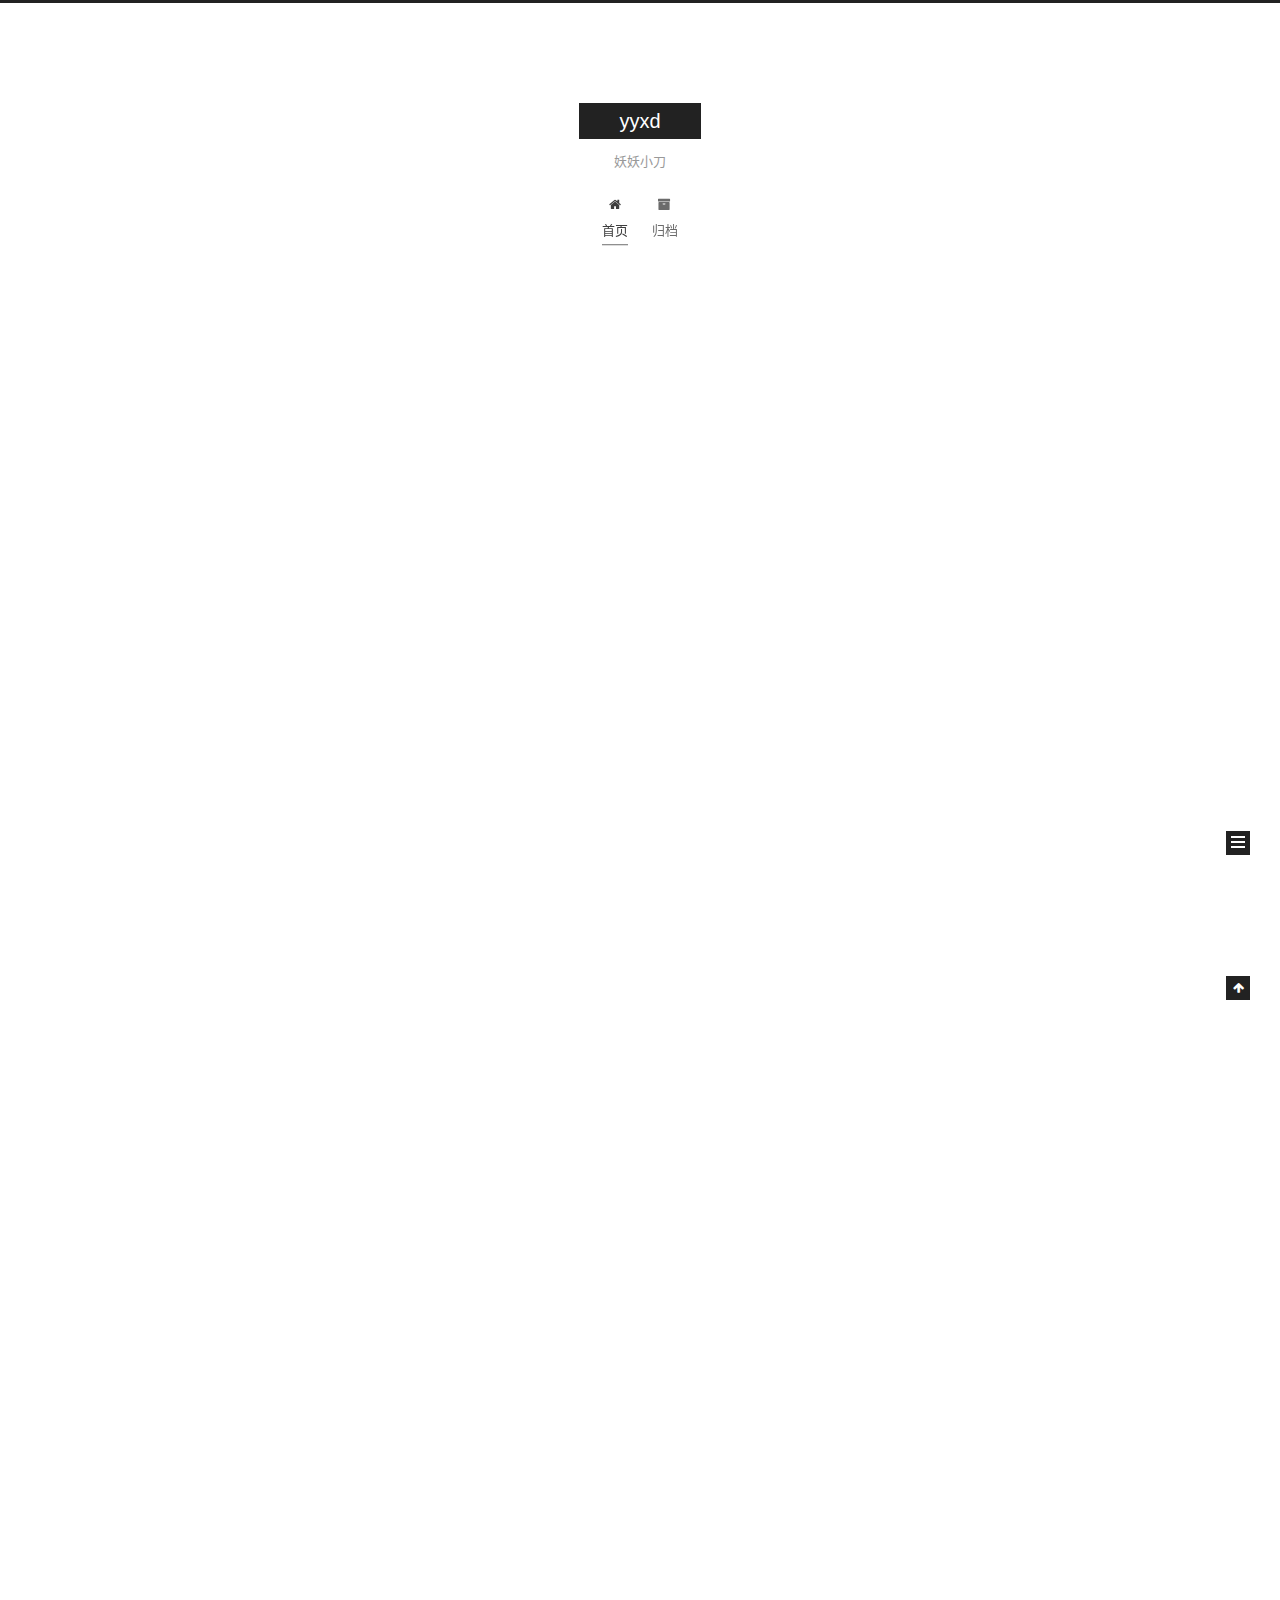
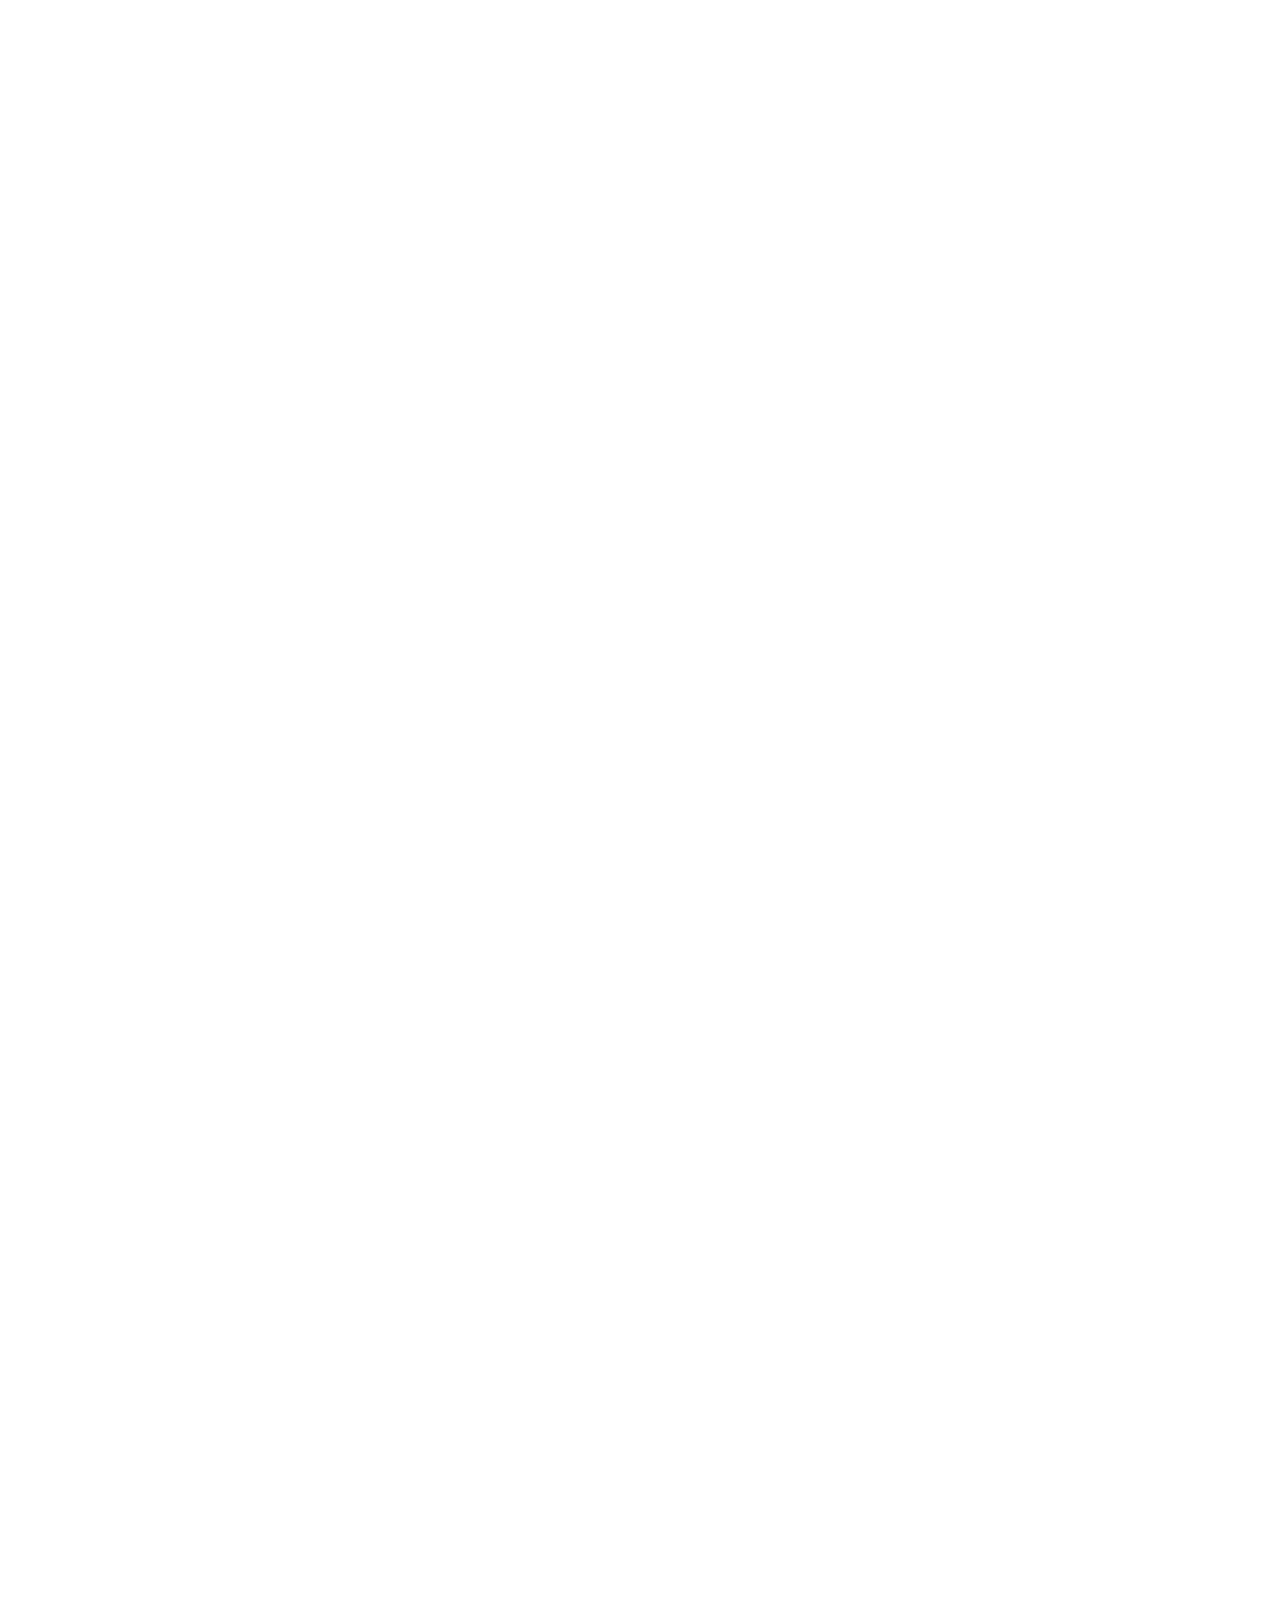
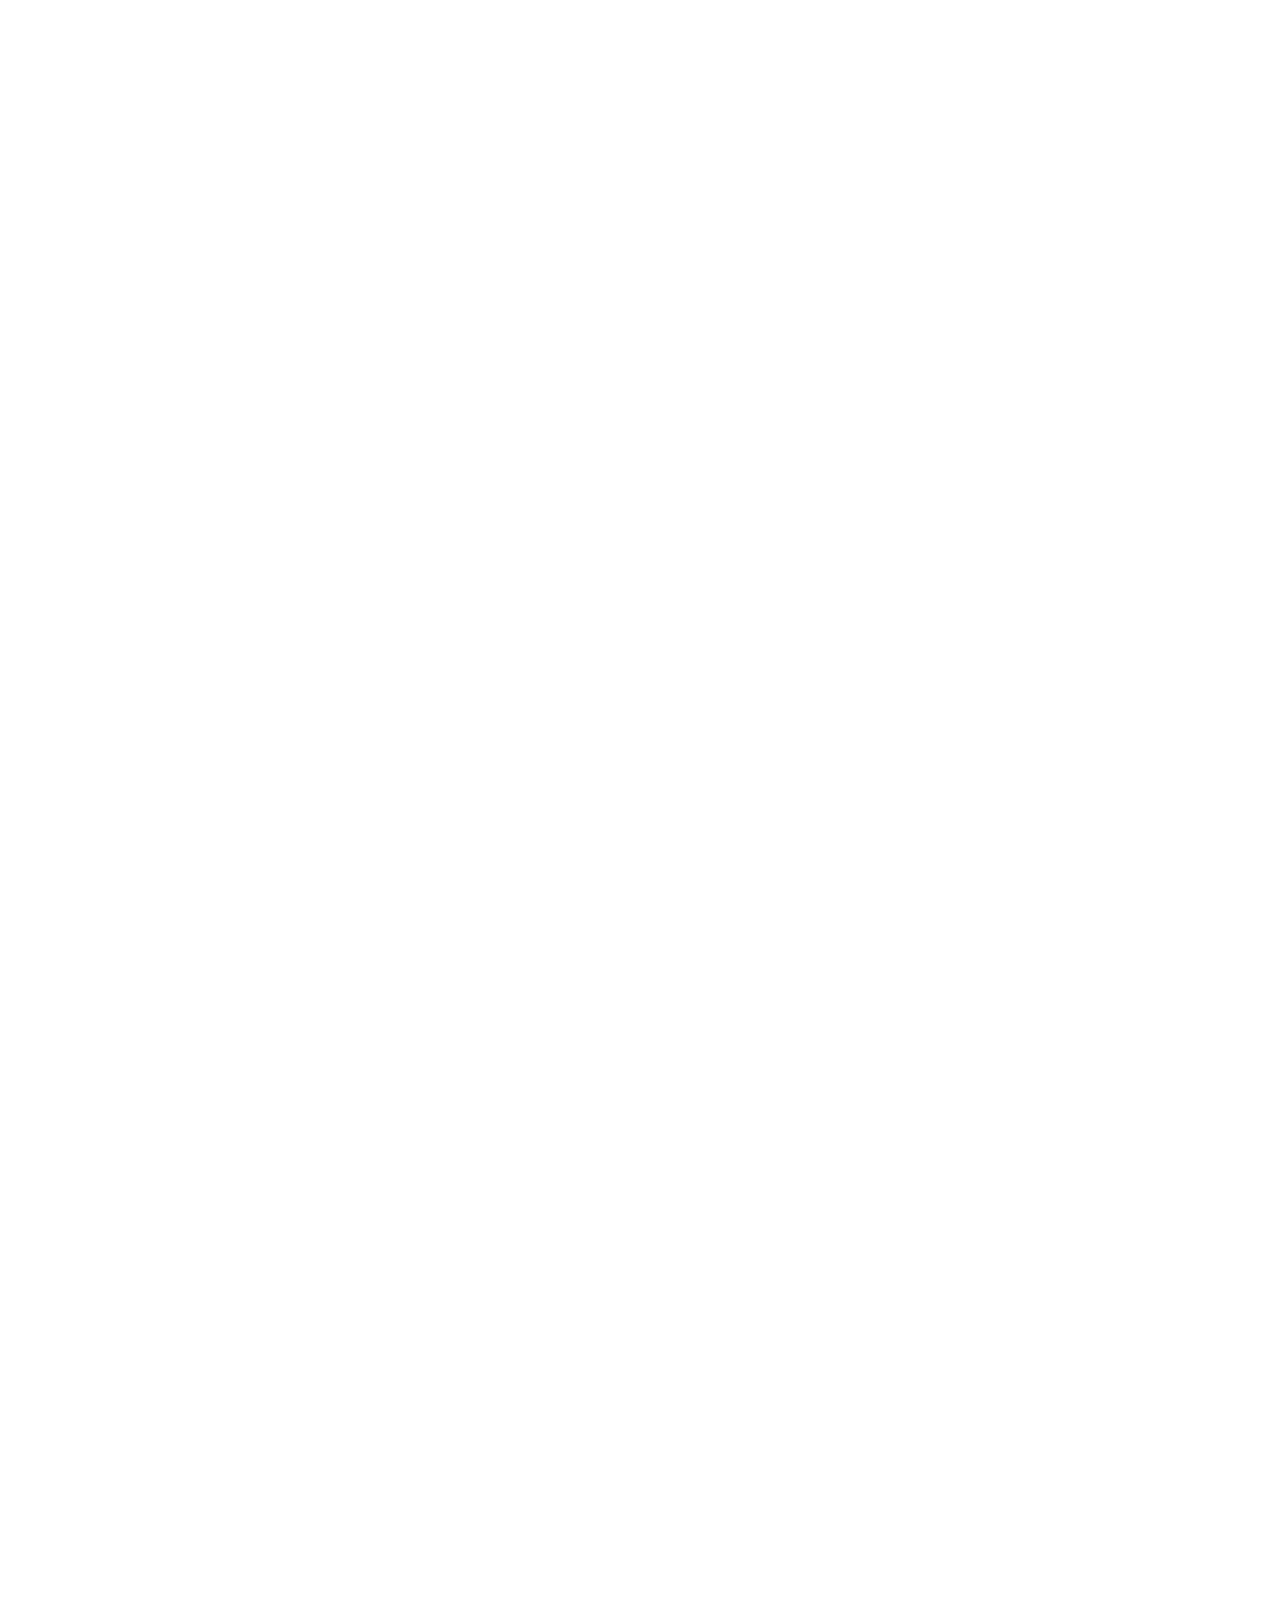
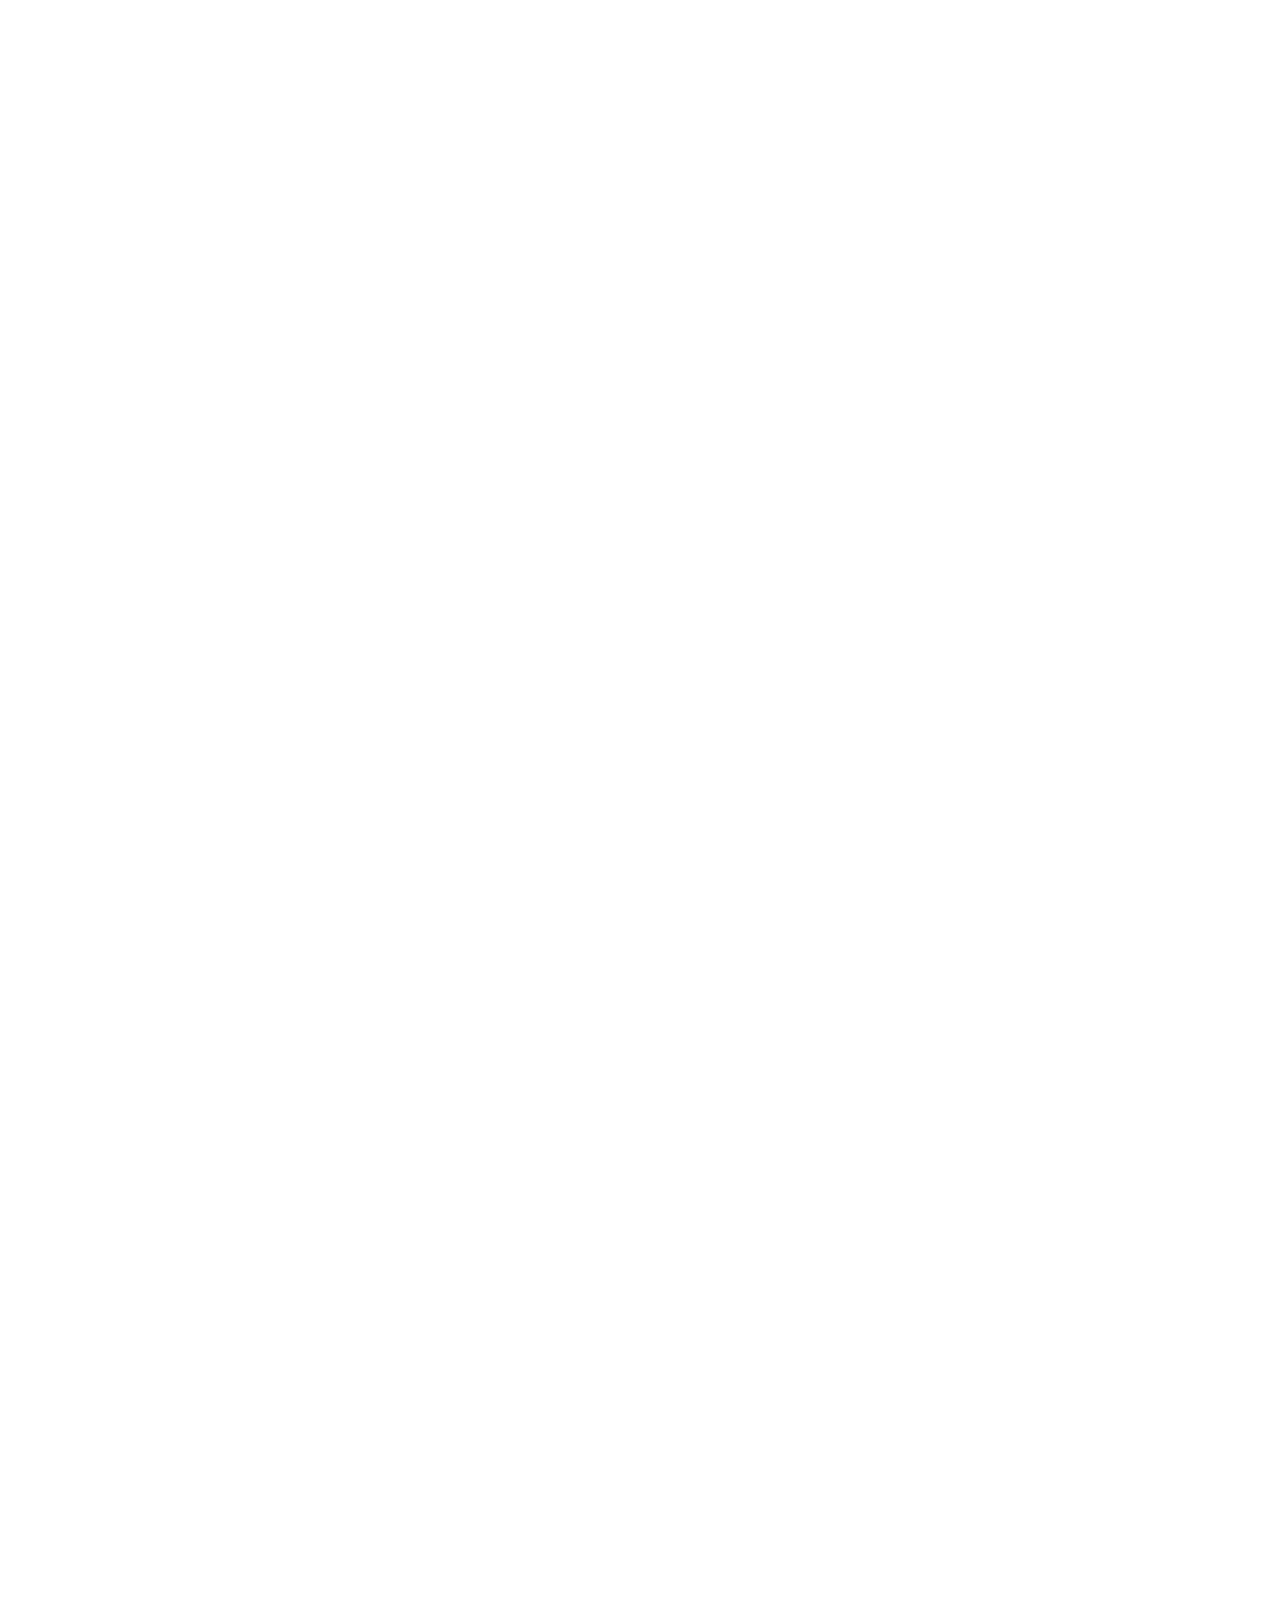
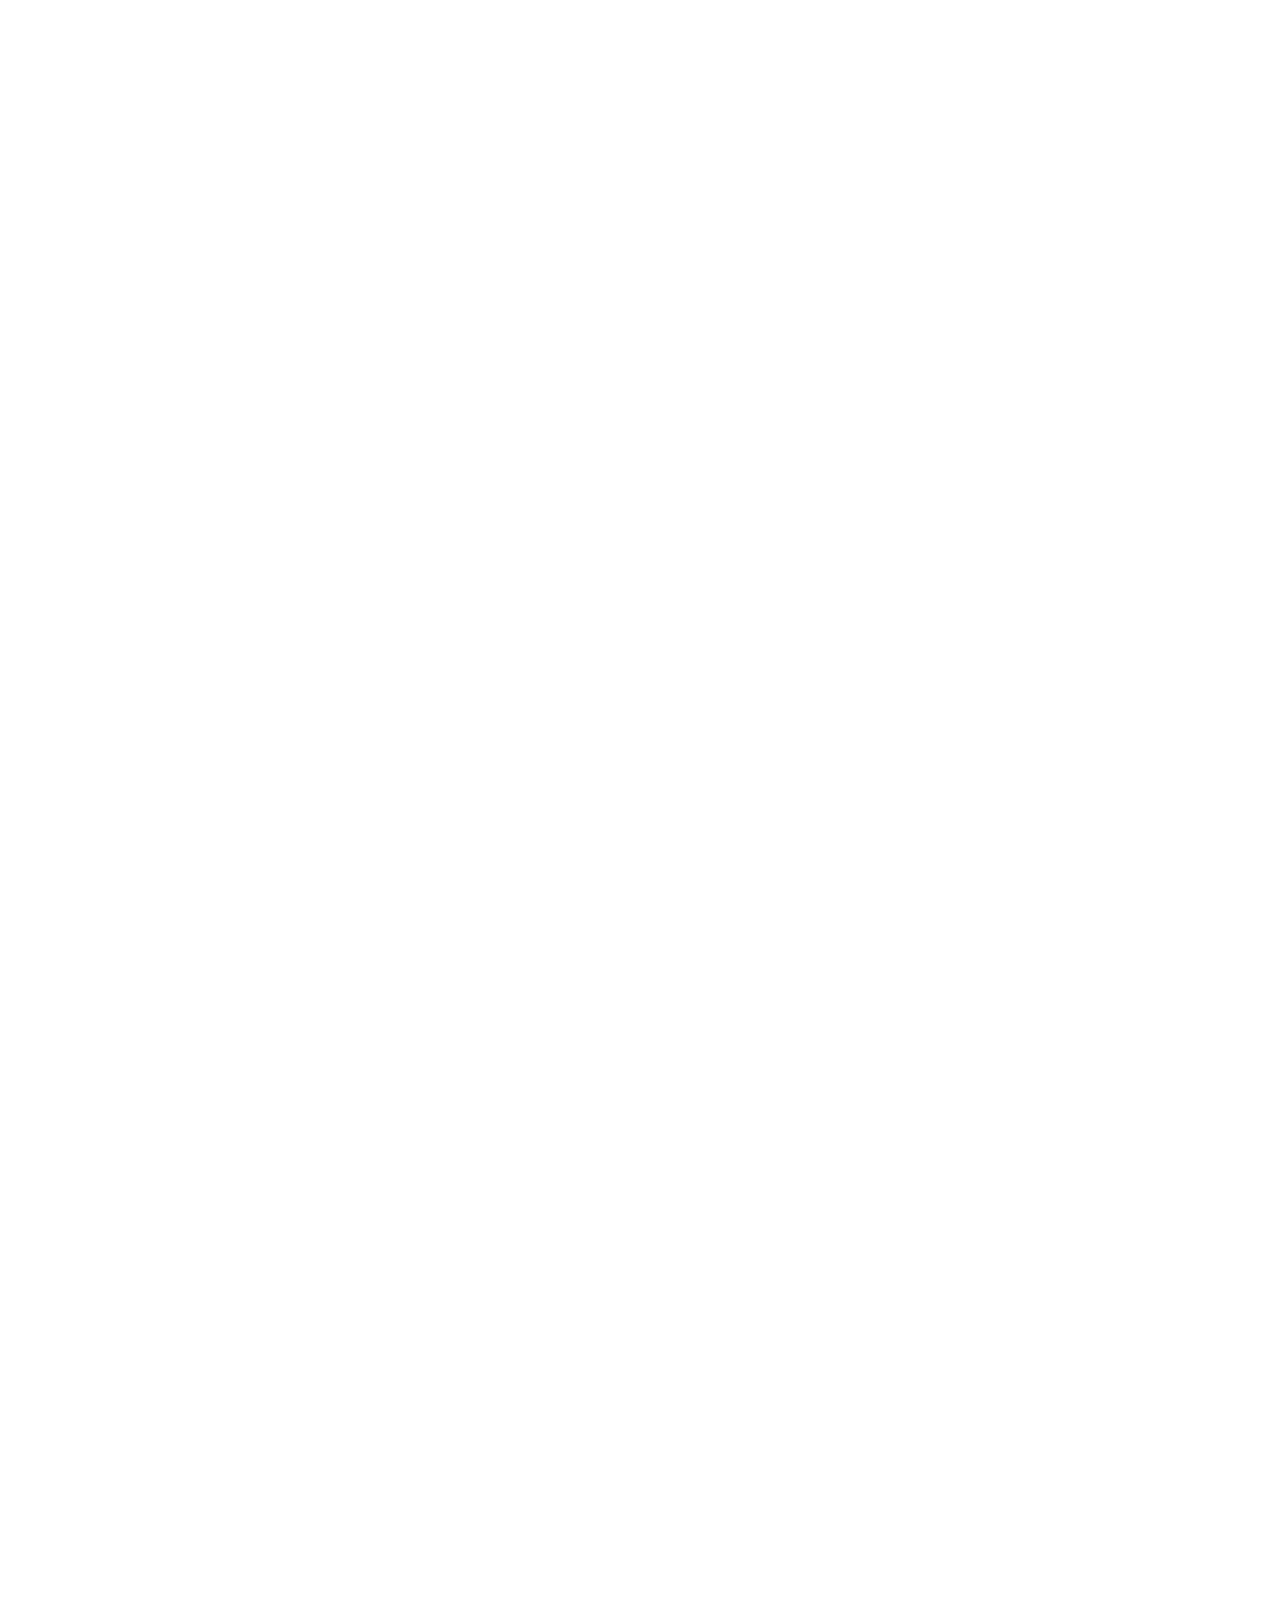
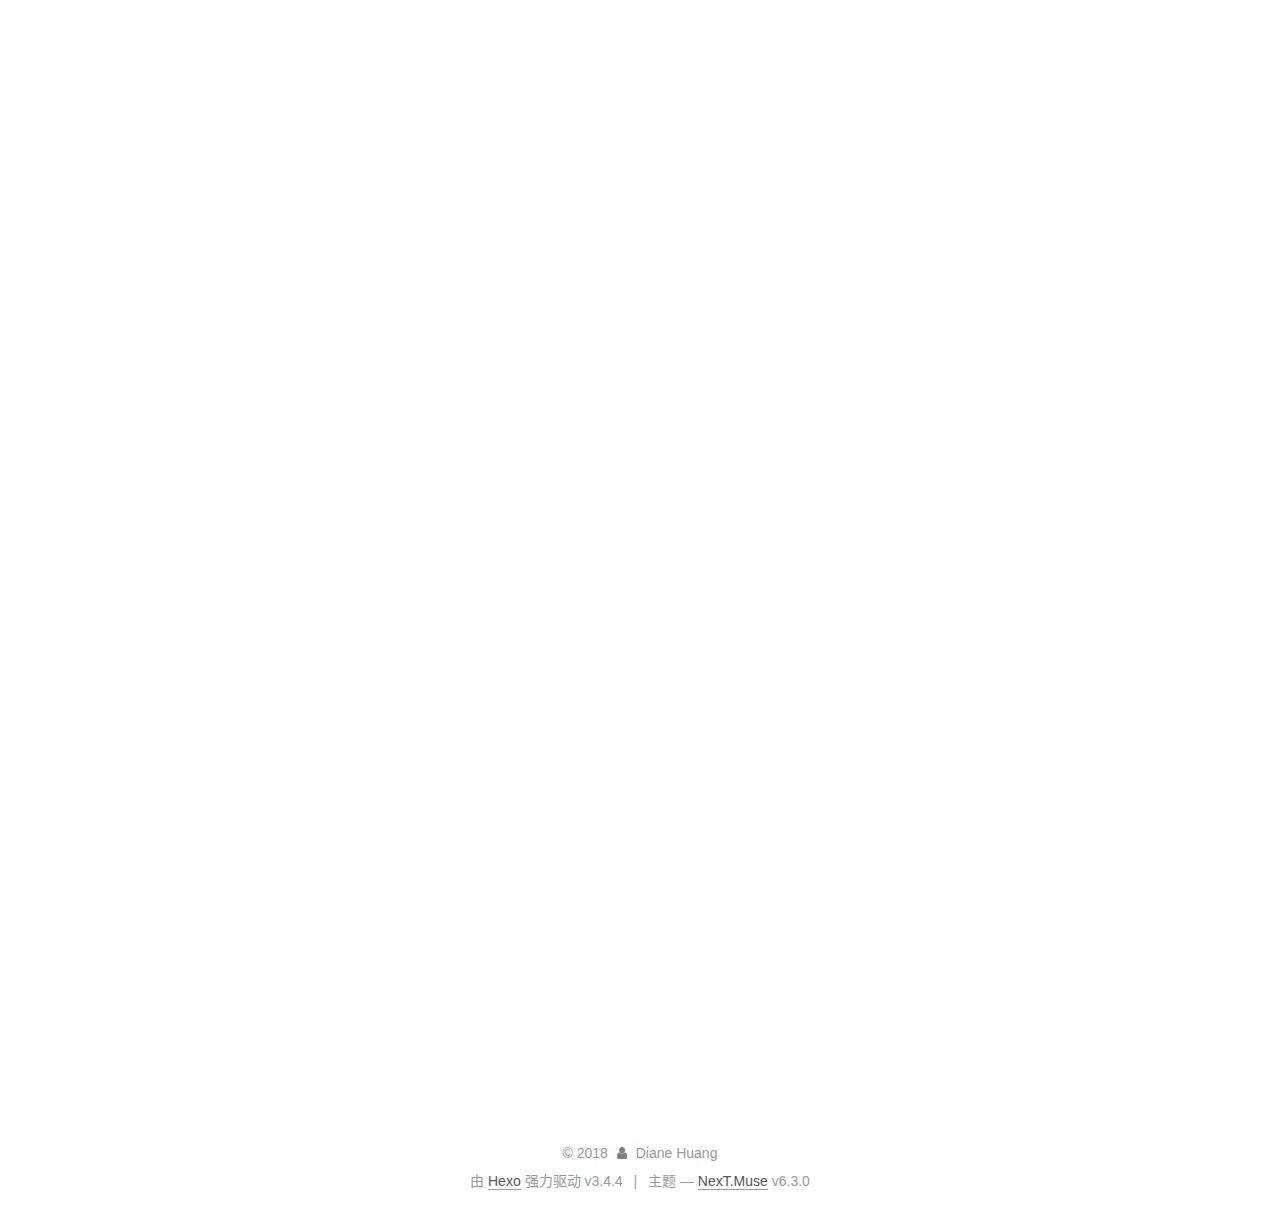
==== commit 206317b7: "Site updated: 2018-12-11 15:35:20" ====
--- a/index.html
+++ b/index.html
@@ -285,7 +285,7 @@
   
   
   <div class="post-block">
-    <link itemprop="mainEntityOfPage" href="http://yyxd.github.io/2018/05/14/Hibernate-5-入门代码示例/">
+    <link itemprop="mainEntityOfPage" href="http://yyxd.github.io/2018/12/10/rtti——类的加载机制与其Class对象/">
 
     <span hidden itemprop="author" itemscope itemtype="http://schema.org/Person">
       <meta itemprop="name" content="Diane Huang">
@@ -304,6 +304,170 @@
         
           <h1 class="post-title" itemprop="name headline">
                 
+                <a class="post-title-link" href="/2018/12/10/rtti——类的加载机制与其Class对象/" itemprop="url">
+                  rtti——类的加载机制与其Class对象
+                </a>
+              
+            
+          </h1>
+        
+
+        <div class="post-meta">
+          <span class="post-time">
+
+            
+            
+            
+
+            
+              <span class="post-meta-item-icon">
+                <i class="fa fa-calendar-o"></i>
+              </span>
+              
+                <span class="post-meta-item-text">发表于</span>
+              
+
+              
+                
+              
+
+              <time title="创建时间：2018-12-10 15:36:09" itemprop="dateCreated datePublished" datetime="2018-12-10T15:36:09+08:00">2018-12-10</time>
+            
+
+            
+              
+
+              
+                
+                <span class="post-meta-divider">|</span>
+                
+
+                <span class="post-meta-item-icon">
+                  <i class="fa fa-calendar-check-o"></i>
+                </span>
+                
+                  <span class="post-meta-item-text">更新于</span>
+                
+                <time title="修改时间：2018-12-11 15:33:44" itemprop="dateModified" datetime="2018-12-11T15:33:44+08:00">2018-12-11</time>
+              
+            
+          </span>
+
+          
+
+          
+            
+          
+
+          
+          
+
+          
+
+          
+
+          
+
+        </div>
+      </header>
+    
+
+    
+    
+    
+    <div class="post-body" itemprop="articleBody">
+
+      
+      
+
+      
+        
+          
+            <h3 id="类型信息"><a href="#类型信息" class="headerlink" title="类型信息"></a>类型信息</h3><h4 id="运行时类型信息使得你可以在程序运行时发现和使用类型信息。"><a href="#运行时类型信息使得你可以在程序运行时发现和使用类型信息。" class="headerlink" title="运行时类型信息使得你可以在程序运行时发现和使用类型信息。"></a>运行时类型信息使得你可以在程序运行时发现和使用类型信息。</h4><h5 id="问题：Java是如何让我们在运行时识别对象和类的信息的。"><a href="#问题：Java是如何让我们在运行时识别对象和类的信息的。" class="headerlink" title="问题：Java是如何让我们在运行时识别对象和类的信息的。"></a>问题：Java是如何让我们在运行时识别对象和类的信息的。</h5><ol>
+<li>传统的RTTI，他假定我们在编译时已经知道了所有的类型</li>
+<li>“反射”机制，他允许我们在运行时发现和使用类的信息</li>
+</ol>
+<h2 id="类的加载机制与其Class对象"><a href="#类的加载机制与其Class对象" class="headerlink" title="类的加载机制与其Class对象"></a>类的加载机制与其Class对象</h2><p>类是程序的一部分，每个类都有一个Class对象，每当编写并且编译了一个新类就会产生一个Class对象（<strong>保存在一个同名的.class文件中</strong>）。这个Class对象包含了与类有关的信息。</p>
+<p>所有的类都是在对其第一次使用时，动态加载到JVM中的，当程序创建第一个对类的静态成员的引用时，就会加载这个类，这个证明<strong>构造器也是类的静态方法</strong>，即使在构造器之前没有static关键字。因此，使用<strong>new</strong>操作符创建类的新对象也会被当作对类的静态成员的引用。</p>
+<p>Java语言在它开始运行之前并非完全家在，其各个部分是在必需时才加载的。<strong>类加载器首先检查这个类的Class对象是否已经加载，如果尚未加载，磨人的类加载器就会根据类型查找.class文件</strong>。</p>
+<figure class="highlight java"><table><tr><td class="gutter"><pre><span class="line">1</span><br><span class="line">2</span><br><span class="line">3</span><br><span class="line">4</span><br><span class="line">5</span><br><span class="line">6</span><br><span class="line">7</span><br><span class="line">8</span><br><span class="line">9</span><br><span class="line">10</span><br><span class="line">11</span><br><span class="line">12</span><br><span class="line">13</span><br><span class="line">14</span><br><span class="line">15</span><br><span class="line">16</span><br><span class="line">17</span><br><span class="line">18</span><br><span class="line">19</span><br><span class="line">20</span><br><span class="line">21</span><br><span class="line">22</span><br><span class="line">23</span><br><span class="line">24</span><br><span class="line">25</span><br><span class="line">26</span><br><span class="line">27</span><br><span class="line">28</span><br><span class="line">29</span><br><span class="line">30</span><br><span class="line">31</span><br><span class="line">32</span><br><span class="line">33</span><br><span class="line">34</span><br><span class="line">35</span><br><span class="line">36</span><br><span class="line">37</span><br><span class="line">38</span><br><span class="line">39</span><br><span class="line">40</span><br><span class="line">41</span><br><span class="line">42</span><br><span class="line">43</span><br><span class="line">44</span><br><span class="line">45</span><br><span class="line">46</span><br></pre></td><td class="code"><pre><span class="line"><span class="comment">/**</span></span><br><span class="line"><span class="comment"> * Name: chapter14_rtti/SweetShop.java</span></span><br><span class="line"><span class="comment"> * Goal: 查看类加载器的运行方式，java程序只有在必需时才加载类到JVM</span></span><br><span class="line"><span class="comment">**/</span></span><br><span class="line"><span class="class"><span class="keyword">class</span> <span class="title">Candy</span></span>&#123;</span><br><span class="line">    <span class="keyword">static</span>  &#123;</span><br><span class="line">        System.out.println(<span class="string">"Loading candy"</span>);</span><br><span class="line">    &#125;</span><br><span class="line">&#125;</span><br><span class="line"></span><br><span class="line"><span class="class"><span class="keyword">class</span> <span class="title">Gum</span></span>&#123;</span><br><span class="line">    <span class="keyword">static</span> &#123;</span><br><span class="line">        System.out.println(<span class="string">"Loading gum"</span>);</span><br><span class="line">    &#125;</span><br><span class="line">&#125;</span><br><span class="line"></span><br><span class="line"><span class="class"><span class="keyword">class</span> <span class="title">Cookie</span></span>&#123;</span><br><span class="line">    <span class="keyword">static</span> &#123;</span><br><span class="line">        System.out.println(<span class="string">"Loading cookie"</span>);</span><br><span class="line">    &#125;</span><br><span class="line">&#125;</span><br><span class="line"><span class="keyword">public</span> <span class="class"><span class="keyword">class</span> <span class="title">SweetShop</span> </span>&#123;</span><br><span class="line">    <span class="function"><span class="keyword">public</span> <span class="keyword">static</span> <span class="keyword">void</span> <span class="title">main</span><span class="params">(String[] args)</span> </span>&#123;</span><br><span class="line">        System.out.println(<span class="string">"inside main"</span>);</span><br><span class="line">        <span class="keyword">new</span> Candy();</span><br><span class="line">        System.out.println(<span class="string">"After creating candy"</span>);</span><br><span class="line">        <span class="keyword">try</span> &#123;</span><br><span class="line">            Class.forName(<span class="string">"chapter14_rtti.Gum"</span>);</span><br><span class="line">        &#125;<span class="keyword">catch</span> (ClassNotFoundException e)&#123;</span><br><span class="line">            System.out.println(<span class="string">"couldn't find gum"</span>);</span><br><span class="line">        &#125;</span><br><span class="line">        System.out.println(<span class="string">"After Class.forName(\"Gum\")"</span>);</span><br><span class="line">        <span class="keyword">new</span> Cookie();</span><br><span class="line">        System.out.println(<span class="string">"After creating cookie"</span>);</span><br><span class="line">    &#125;</span><br><span class="line">&#125;</span><br><span class="line"><span class="comment">/**</span></span><br><span class="line"><span class="comment">* result: 可以看出是在需要时类才被加载进来 每个类都有一个static子句，该子句在类第一次被加载时执行</span></span><br><span class="line"><span class="comment"> * inside main</span></span><br><span class="line"><span class="comment"> * Loading candy</span></span><br><span class="line"><span class="comment"> * After creating candy</span></span><br><span class="line"><span class="comment"> * Loading gum</span></span><br><span class="line"><span class="comment"> * After Class.forName("Gum")</span></span><br><span class="line"><span class="comment"> * Loading cookie</span></span><br><span class="line"><span class="comment"> * After creating cookie</span></span><br><span class="line"><span class="comment">**/</span></span><br></pre></td></tr></table></figure>
+<p>这里的每个类Candy,Gum和Cookie，都有一个static子句，该子句在类第一次被加载时执行。从输出中可以看到，<strong>Class对象仅在需要的时候才被夹在，static初始化是在类加载时进行的</strong>。</p>
+<figure class="highlight java"><table><tr><td class="gutter"><pre><span class="line">1</span><br></pre></td><td class="code"><pre><span class="line">Class.forName(<span class="string">"Gum"</span>);</span><br></pre></td></tr></table></figure>
+<p>这个方法是Class类的一个Static成员，Class对象和其他对象一样，我们可以获取并操作它的引用。forName()是取得Class对象引用的一种方法。Class.forName(“Gum”)会获得对Gum类的Class对象，如果类Gum还没加载，就在此时加载它。如果找不到需要加载的类，它会抛出异常ClassNotFoundException。</p>
+<p>Class 还包含了其他有用的方法<br><figure class="highlight java"><table><tr><td class="gutter"><pre><span class="line">1</span><br><span class="line">2</span><br><span class="line">3</span><br><span class="line">4</span><br><span class="line">5</span><br><span class="line">6</span><br><span class="line">7</span><br><span class="line">8</span><br><span class="line">9</span><br><span class="line">10</span><br><span class="line">11</span><br><span class="line">12</span><br><span class="line">13</span><br><span class="line">14</span><br><span class="line">15</span><br><span class="line">16</span><br><span class="line">17</span><br><span class="line">18</span><br><span class="line">19</span><br><span class="line">20</span><br><span class="line">21</span><br><span class="line">22</span><br><span class="line">23</span><br><span class="line">24</span><br><span class="line">25</span><br><span class="line">26</span><br><span class="line">27</span><br><span class="line">28</span><br><span class="line">29</span><br><span class="line">30</span><br><span class="line">31</span><br><span class="line">32</span><br><span class="line">33</span><br><span class="line">34</span><br><span class="line">35</span><br><span class="line">36</span><br><span class="line">37</span><br><span class="line">38</span><br><span class="line">39</span><br><span class="line">40</span><br><span class="line">41</span><br><span class="line">42</span><br><span class="line">43</span><br><span class="line">44</span><br><span class="line">45</span><br><span class="line">46</span><br><span class="line">47</span><br><span class="line">48</span><br><span class="line">49</span><br><span class="line">50</span><br></pre></td><td class="code"><pre><span class="line"><span class="comment">/**</span></span><br><span class="line"><span class="comment"> *</span></span><br><span class="line"><span class="comment"> *</span></span><br><span class="line"><span class="comment">**/</span></span><br><span class="line"><span class="class"><span class="keyword">interface</span> <span class="title">HasBatteries</span></span>&#123;&#125;</span><br><span class="line"><span class="class"><span class="keyword">interface</span> <span class="title">WaterProof</span></span>&#123;&#125;</span><br><span class="line"><span class="class"><span class="keyword">interface</span> <span class="title">Shoots</span></span>&#123;&#125;</span><br><span class="line"></span><br><span class="line"><span class="class"><span class="keyword">class</span> <span class="title">Toy</span></span>&#123;</span><br><span class="line"></span><br><span class="line">    Toy(<span class="keyword">int</span> i)&#123;&#125;</span><br><span class="line">&#125;</span><br><span class="line"><span class="class"><span class="keyword">class</span> <span class="title">FancyToy</span> <span class="keyword">extends</span> <span class="title">Toy</span></span></span><br><span class="line"><span class="class"><span class="keyword">implements</span> <span class="title">HasBatteries</span>,<span class="title">WaterProof</span>,<span class="title">Shoots</span></span>&#123;</span><br><span class="line">    FancyToy()&#123;</span><br><span class="line">        <span class="keyword">super</span>(<span class="number">1</span>);</span><br><span class="line">    &#125;</span><br><span class="line">&#125;</span><br><span class="line"><span class="keyword">public</span> <span class="class"><span class="keyword">class</span> <span class="title">ToyTest</span> </span>&#123;</span><br><span class="line">    <span class="function"><span class="keyword">static</span> <span class="keyword">void</span> <span class="title">printInfo</span><span class="params">(Class cc)</span></span>&#123;</span><br><span class="line">        System.out.println(<span class="string">"class name:"</span>+cc.getName()+<span class="string">" is interface ?["</span>+cc.isInterface()+<span class="string">"]"</span> );</span><br><span class="line">        System.out.println(<span class="string">"Simple name: "</span>+cc.getSimpleName());</span><br><span class="line">        System.out.println(<span class="string">"Canonical Name: "</span>+cc.getCanonicalName());</span><br><span class="line">    &#125;</span><br><span class="line"></span><br><span class="line">    <span class="function"><span class="keyword">public</span> <span class="keyword">static</span> <span class="keyword">void</span> <span class="title">main</span><span class="params">(String[] args)</span> </span>&#123;</span><br><span class="line">        Class c = <span class="keyword">null</span>;</span><br><span class="line">        <span class="keyword">try</span> &#123;</span><br><span class="line">            c = Class.forName(<span class="string">"chapter14_rtti.toys.FancyToy"</span>);</span><br><span class="line">        &#125;<span class="keyword">catch</span> (ClassNotFoundException e)&#123;</span><br><span class="line">            System.out.println(<span class="string">"can't find FancyToy"</span>);</span><br><span class="line">            System.exit(<span class="number">1</span>);</span><br><span class="line">        &#125;</span><br><span class="line">        printInfo(c);</span><br><span class="line">        <span class="keyword">for</span> (Class face :c.getInterfaces())</span><br><span class="line">            printInfo(face);</span><br><span class="line">        Class up = c.getSuperclass();</span><br><span class="line">        Object object = <span class="keyword">null</span>;</span><br><span class="line">        <span class="keyword">try</span> &#123;</span><br><span class="line">            object = up.newInstance();</span><br><span class="line">        &#125;<span class="keyword">catch</span> (InstantiationException e)&#123;</span><br><span class="line">            System.out.println(<span class="string">"can't instantiate"</span>);</span><br><span class="line">            System.exit(<span class="number">1</span>);</span><br><span class="line">        &#125;<span class="keyword">catch</span> (IllegalAccessException e)&#123;</span><br><span class="line">            System.out.println(<span class="string">"can't access"</span>);</span><br><span class="line">            System.exit(<span class="number">1</span>);</span><br><span class="line">        &#125;</span><br><span class="line">        printInfo(object.getClass());</span><br><span class="line">    &#125;</span><br><span class="line">&#125;</span><br></pre></td></tr></table></figure></p>
+<p>Class对象的方法<br>forName(String 感兴趣的类名)获取Class对象的引用<br>getSimpleName() 返回不包含包名的类名<br>getCanonicalName()返回全限定的类名<br>getInterfaces() 返回类的所有接口<br>getSuperClass()查询直接基类<br>newInstance()使用默认构造器创建类的对象。</p>
+
+          
+        
+      
+    </div>
+
+    
+
+    
+    
+    
+
+    
+
+    
+
+    
+
+    <footer class="post-footer">
+      
+
+      
+
+      
+
+      
+      
+        <div class="post-eof"></div>
+      
+    </footer>
+  </div>
+  
+  
+  
+  </article>
+
+
+    
+      
+
+  
+
+  
+  
+  
+
+  
+
+  <article class="post post-type-normal" itemscope itemtype="http://schema.org/Article">
+  
+  
+  
+  <div class="post-block">
+    <link itemprop="mainEntityOfPage" href="http://yyxd.github.io/2018/05/14/Hibernate-5-入门代码示例/">
+
+    <span hidden itemprop="author" itemscope itemtype="http://schema.org/Person">
+      <meta itemprop="name" content="Diane Huang">
+      <meta itemprop="description" content="妖妖小刀的个人博客">
+      <meta itemprop="image" content="/images/avatar.jpg">
+    </span>
+
+    <span hidden itemprop="publisher" itemscope itemtype="http://schema.org/Organization">
+      <meta itemprop="name" content="yyxd">
+    </span>
+
+    
+      <header class="post-header">
+
+        
+        
+          <h1 class="post-title" itemprop="name headline">
+                
                 <a class="post-title-link" href="/2018/05/14/Hibernate-5-入门代码示例/" itemprop="url">
                   Hibernate-5-入门代码示例
                 </a>
@@ -331,7 +495,7 @@
                 
               
 
-              <time title="创建时间：2018-05-14 11:42:18" itemprop="dateCreated datePublished" datetime="2018-05-14T11:42:18+09:00">2018-05-14</time>
+              <time title="创建时间：2018-05-14 10:42:18" itemprop="dateCreated datePublished" datetime="2018-05-14T10:42:18+08:00">2018-05-14</time>
             
 
             
@@ -348,7 +512,7 @@
                 
                   <span class="post-meta-item-text">更新于</span>
                 
-                <time title="修改时间：2018-05-21 12:04:24" itemprop="dateModified" datetime="2018-05-21T12:04:24+09:00">2018-05-21</time>
+                <time title="修改时间：2018-12-11 15:34:19" itemprop="dateModified" datetime="2018-12-11T15:34:19+08:00">2018-12-11</time>
               
             
           </span>
@@ -518,7 +682,7 @@
                 
               
 
-              <time title="创建时间：2018-01-19 18:28:16" itemprop="dateCreated datePublished" datetime="2018-01-19T18:28:16+09:00">2018-01-19</time>
+              <time title="创建时间：2018-01-19 17:28:16" itemprop="dateCreated datePublished" datetime="2018-01-19T17:28:16+08:00">2018-01-19</time>
             
 
             
@@ -648,7 +812,7 @@
                 
                   <a href="/archives/">
                 
-                    <span class="site-state-item-count">2</span>
+                    <span class="site-state-item-count">3</span>
                     <span class="site-state-item-name">日志</span>
                   </a>
                 </div>
@@ -656,6 +820,19 @@
 
               
 
+              
+                
+                
+                <div class="site-state-item site-state-tags">
+                  
+                    
+                    
+                      
+                    
+                    <span class="site-state-item-count">1</span>
+                    <span class="site-state-item-name">标签</span>
+                  
+                </div>
               
             </nav>
           
--- a/css/main.css
+++ b/css/main.css
@@ -1836,7 +1836,7 @@
   width: 4px;
   height: 4px;
   border-radius: 50%;
-  background: #ff45af;
+  background: #53394a;
 }
 .links-of-blogroll {
   font-size: 13px;
